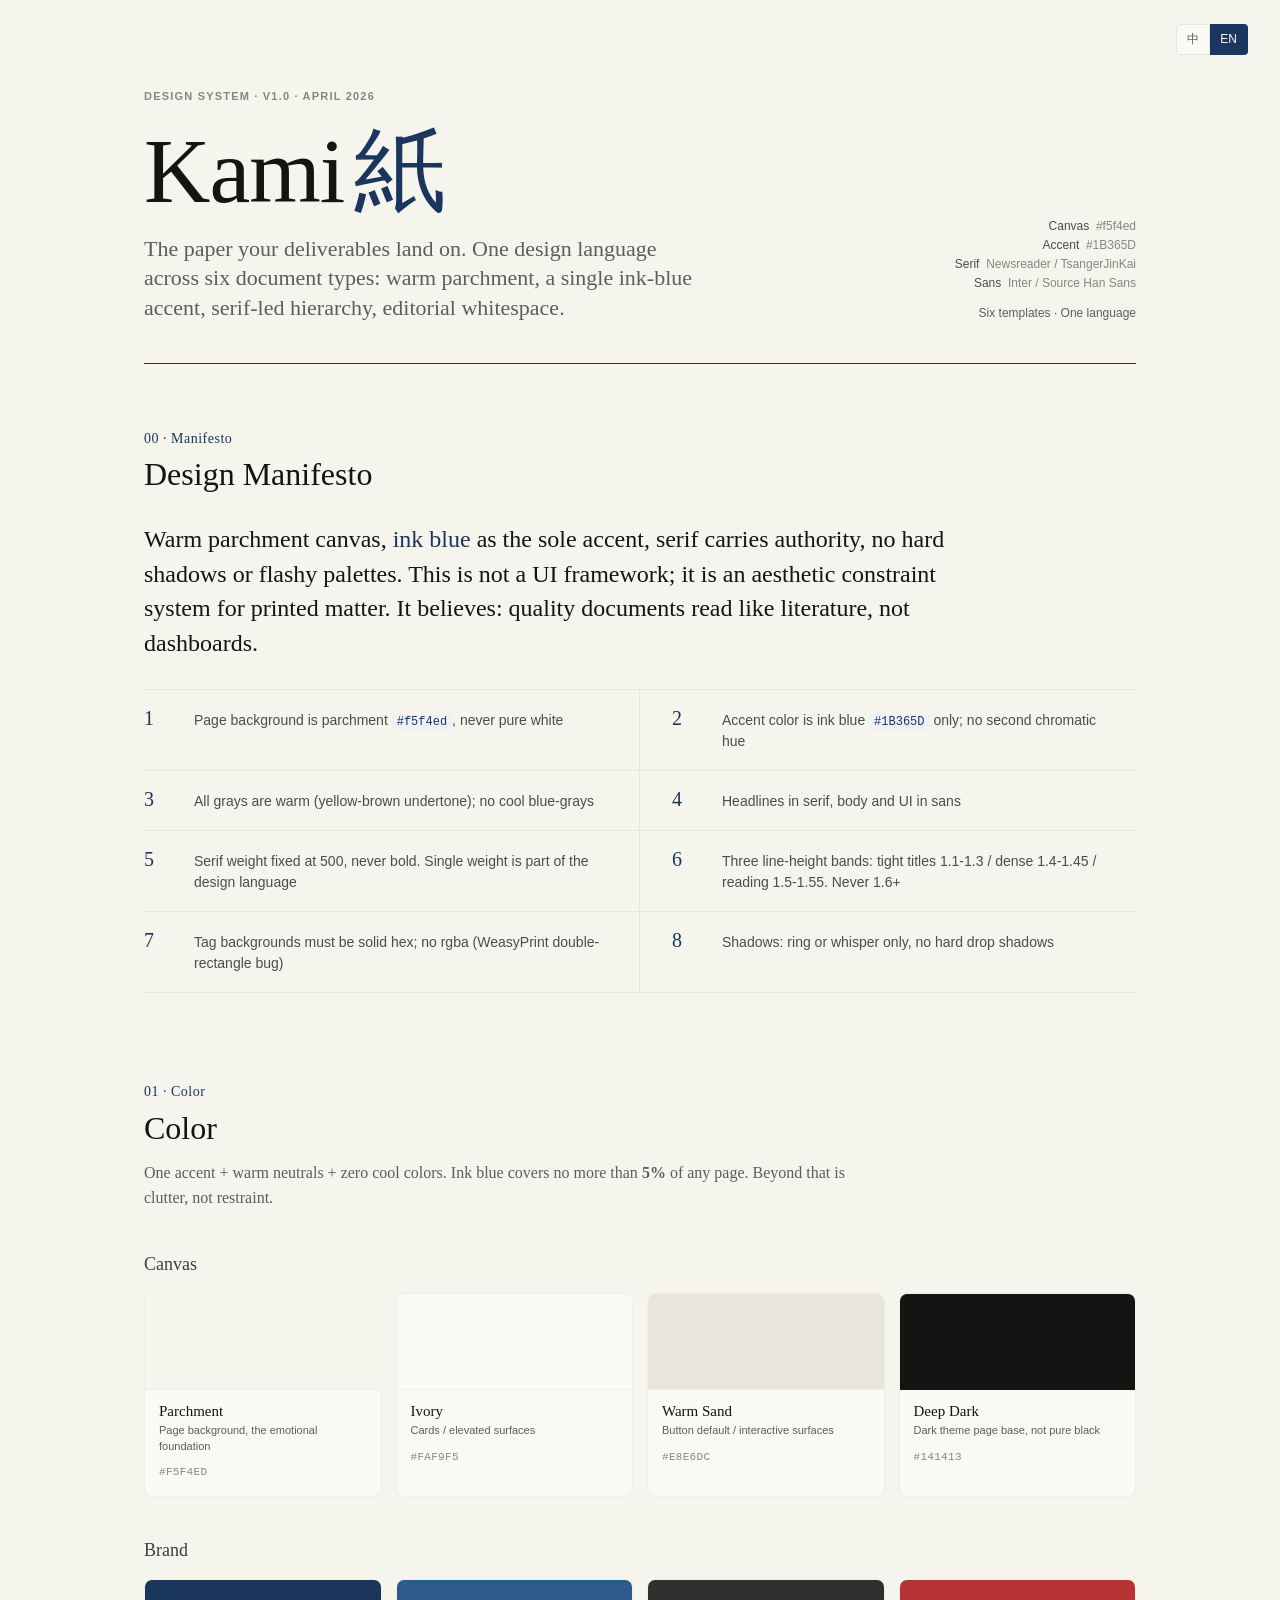
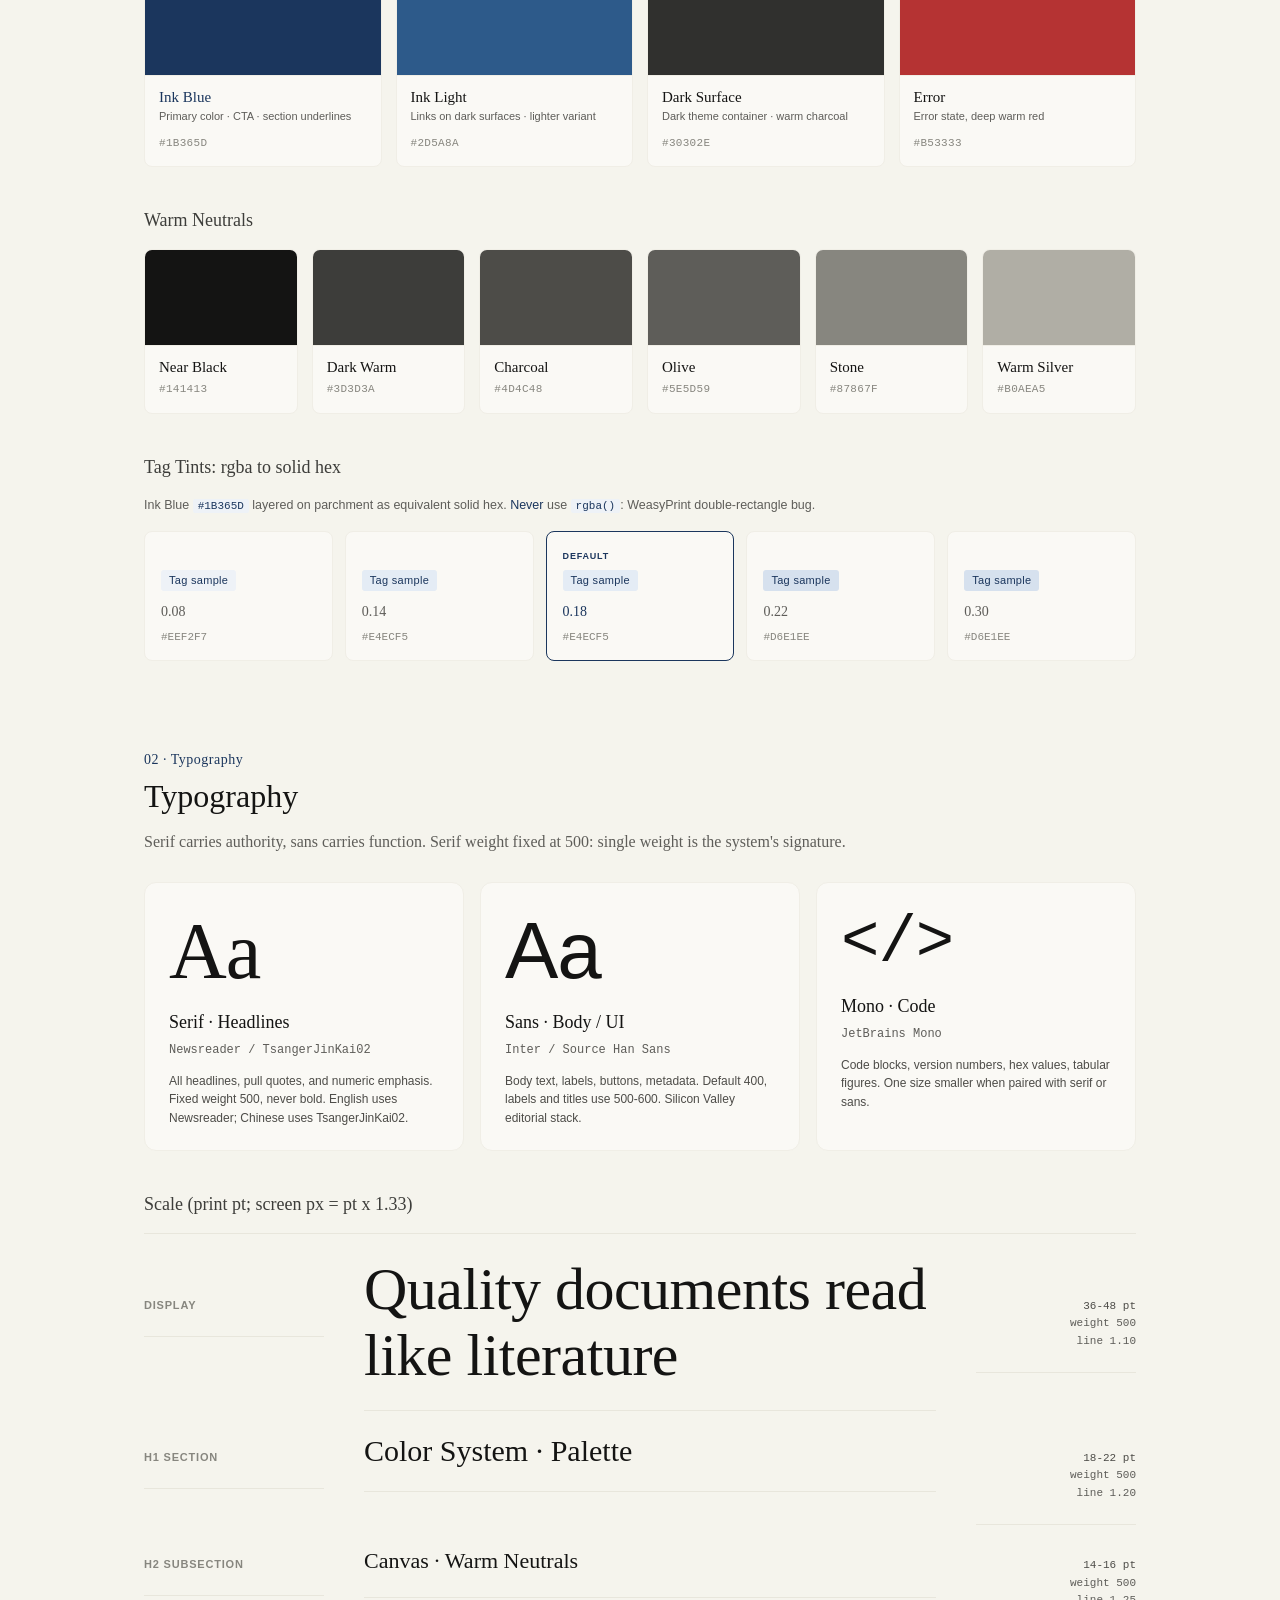
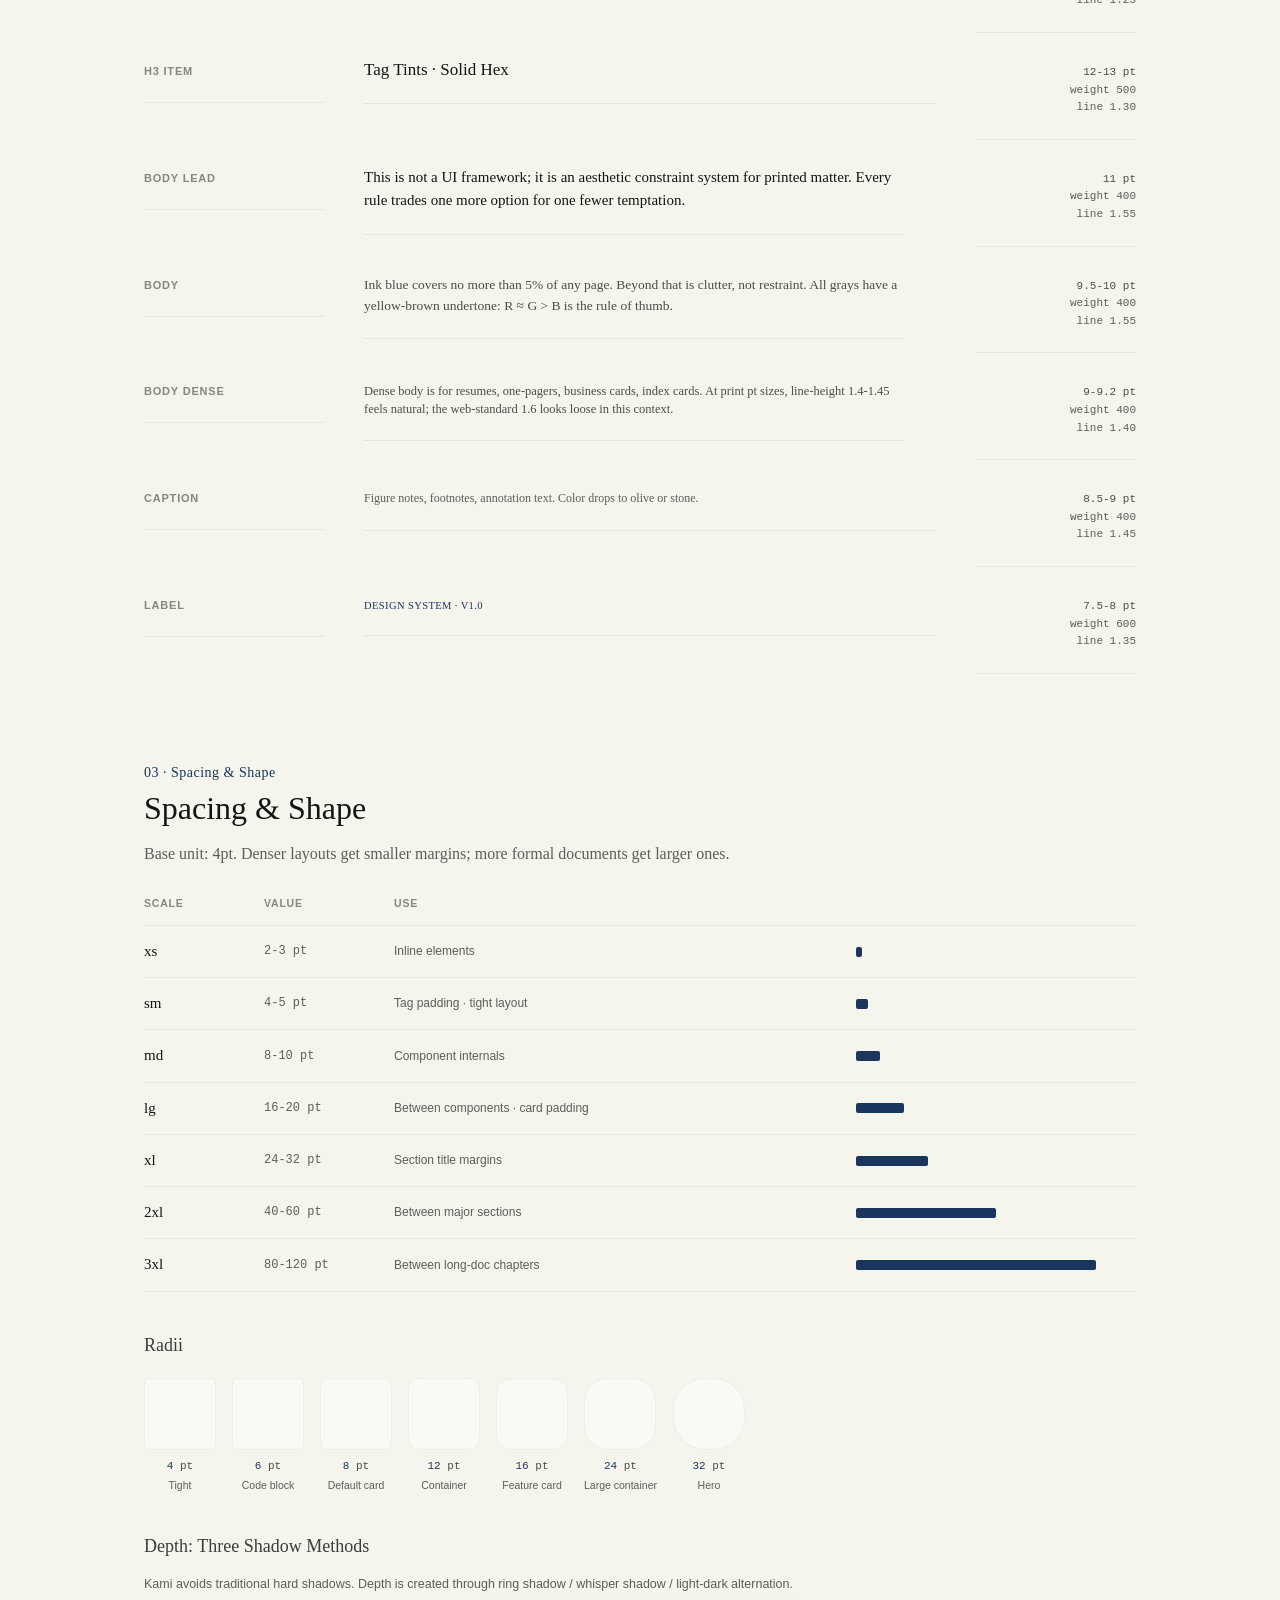
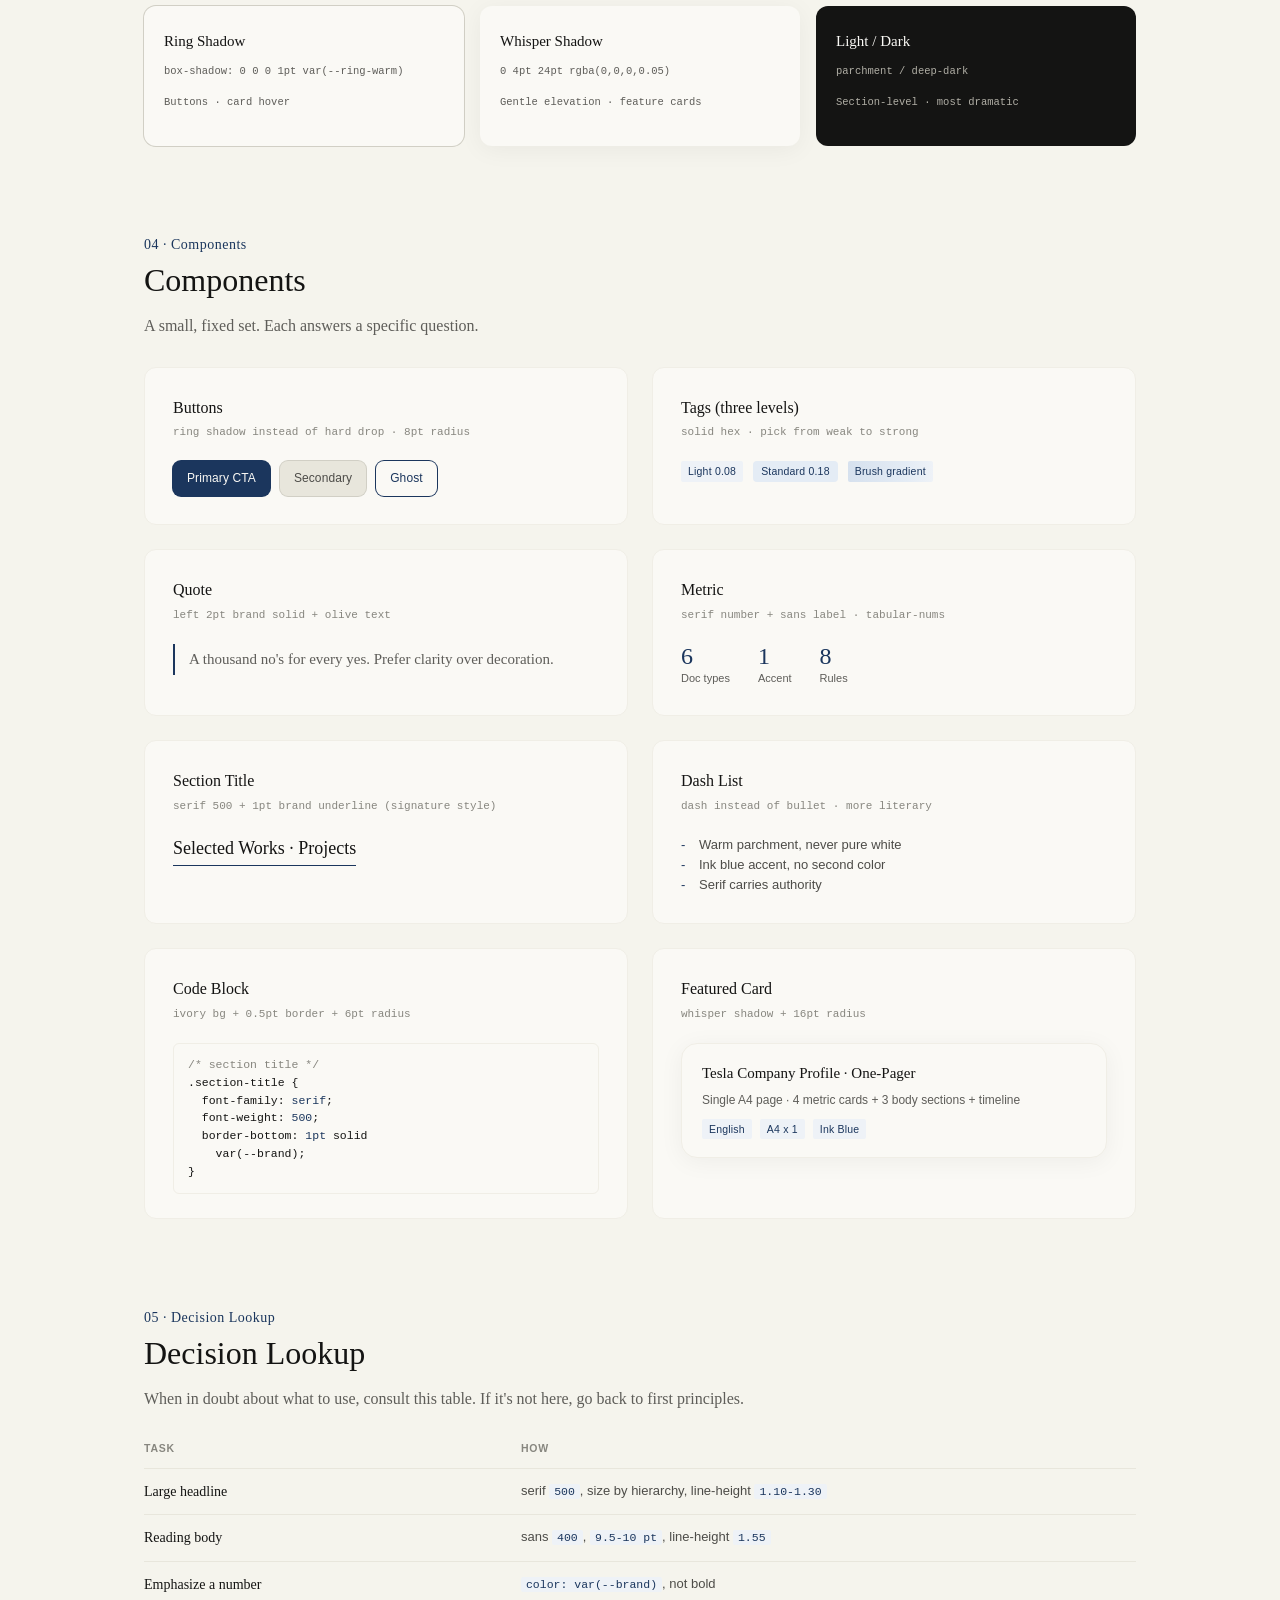
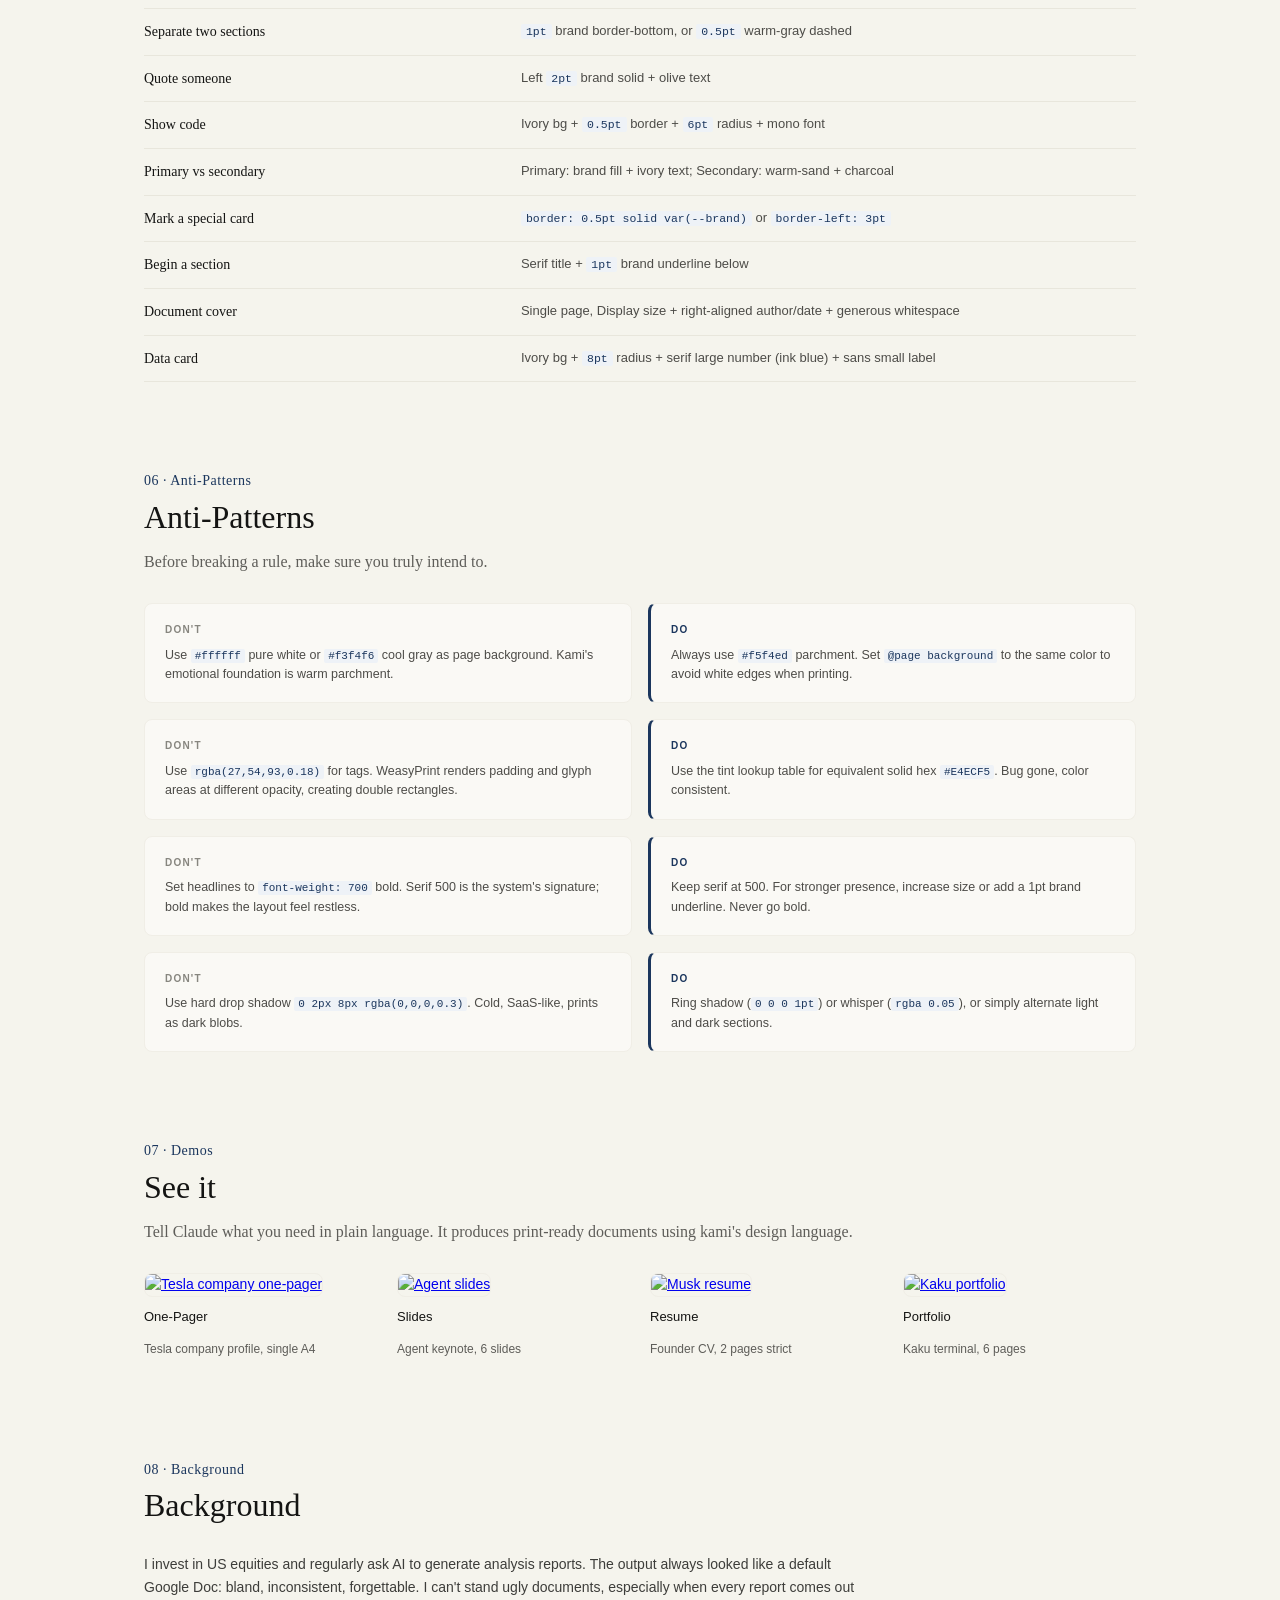
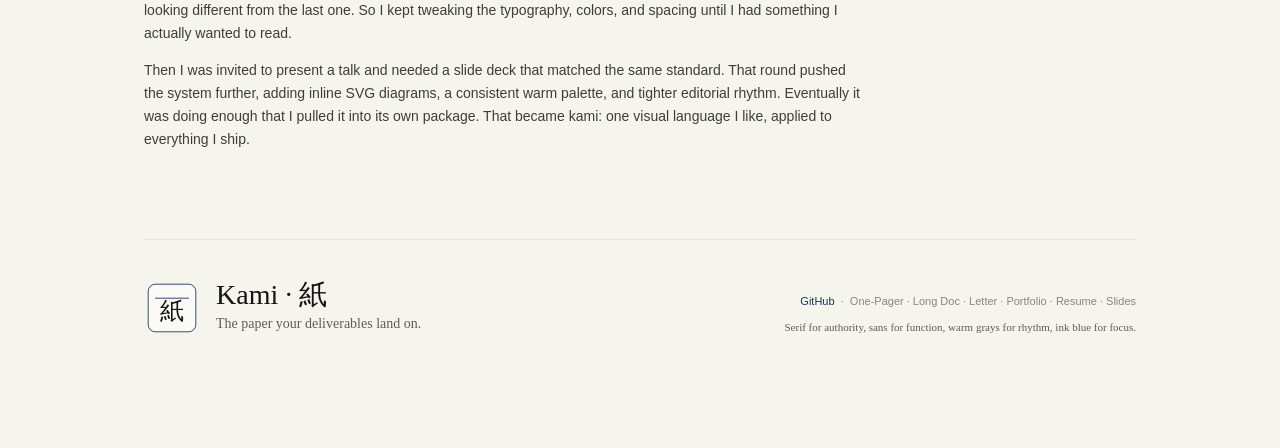
==== index-en.html @ 1118de32 "Move site to root, update HANDOFF and stale refs, add demos and background to site" ====
<!doctype html>
<html lang="en">
<head>
  <meta charset="utf-8">
  <title>Kami · Design System</title>
  <meta name="viewport" content="width=1280">
  <meta name="description" content="Kami - warm parchment design system for professional documents. One accent color, serif-led hierarchy, editorial whitespace.">
  <link rel="stylesheet" href="./styles.css">
</head>
<body>
<nav class="lang-switch"><a href="./index.html">中</a><a href="./index-en.html" class="active">EN</a></nav>
<main class="page">

  <!-- ============ HERO ============ -->
  <header class="hero">
    <div>
      <p class="eyebrow">Design System · v1.0 · April 2026</p>
      <h1>Kami<span class="cn">紙</span></h1>
      <p class="tagline">The paper your deliverables land on. One design language across six document types: warm parchment, a single ink-blue accent, serif-led hierarchy, editorial whitespace.</p>
    </div>
    <div class="meta">
      <div><b>Canvas</b>&nbsp;&nbsp;#f5f4ed</div>
      <div><b>Accent</b>&nbsp;&nbsp;#1B365D</div>
      <div><b>Serif</b>&nbsp;&nbsp;Newsreader / TsangerJinKai</div>
      <div><b>Sans</b>&nbsp;&nbsp;Inter / Source Han Sans</div>
      <div style="margin-top:10px; color: var(--olive);">Six templates · One language</div>
    </div>
  </header>

  <!-- ============ 00 MANIFESTO ============ -->
  <section>
    <div class="section-head">
      <p class="section-num">00 · Manifesto</p>
      <h2 class="section-title">Design Manifesto</h2>
    </div>
    <p class="manifesto">Warm parchment canvas, <em>ink blue</em> as the sole accent, serif carries authority, no hard shadows or flashy palettes. This is not a UI framework; it is an aesthetic constraint system for printed matter. It believes: quality documents read like literature, not dashboards.</p>
    <ol class="rules">
      <li><span class="n">1</span><p>Page background is parchment <code>#f5f4ed</code>, never pure white</p></li>
      <li><span class="n">2</span><p>Accent color is ink blue <code>#1B365D</code> only; no second chromatic hue</p></li>
      <li><span class="n">3</span><p>All grays are warm (yellow-brown undertone); no cool blue-grays</p></li>
      <li><span class="n">4</span><p>Headlines in serif, body and UI in sans</p></li>
      <li><span class="n">5</span><p>Serif weight fixed at 500, never bold. Single weight is part of the design language</p></li>
      <li><span class="n">6</span><p>Three line-height bands: tight titles 1.1-1.3 / dense 1.4-1.45 / reading 1.5-1.55. Never 1.6+</p></li>
      <li><span class="n">7</span><p>Tag backgrounds must be solid hex; no rgba (WeasyPrint double-rectangle bug)</p></li>
      <li><span class="n">8</span><p>Shadows: ring or whisper only, no hard drop shadows</p></li>
    </ol>
  </section>

  <!-- ============ 01 COLOR ============ -->
  <section>
    <div class="section-head">
      <p class="section-num">01 · Color</p>
      <h2 class="section-title">Color</h2>
      <p class="section-lede">One accent + warm neutrals + zero cool colors. Ink blue covers no more than <b>5%</b> of any page. Beyond that is clutter, not restraint.</p>
    </div>

    <h3 class="subhead">Canvas</h3>
    <div class="swatches">
      <div class="swatch"><div class="chip" style="background:#f5f4ed"></div><div class="info"><p class="name">Parchment</p><p class="role">Page background, the emotional foundation</p><span class="hex">#F5F4ED</span></div></div>
      <div class="swatch"><div class="chip" style="background:#faf9f5"></div><div class="info"><p class="name">Ivory</p><p class="role">Cards / elevated surfaces</p><span class="hex">#FAF9F5</span></div></div>
      <div class="swatch"><div class="chip" style="background:#e8e6dc"></div><div class="info"><p class="name">Warm Sand</p><p class="role">Button default / interactive surfaces</p><span class="hex">#E8E6DC</span></div></div>
      <div class="swatch dark"><div class="chip" style="background:#141413"></div><div class="info"><p class="name" style="color:var(--deep-dark)">Deep Dark</p><p class="role">Dark theme page base, not pure black</p><span class="hex">#141413</span></div></div>
    </div>

    <h3 class="subhead">Brand</h3>
    <div class="swatches">
      <div class="swatch brand"><div class="chip" style="background:#1B365D"></div><div class="info"><p class="name">Ink Blue</p><p class="role">Primary color · CTA · section underlines</p><span class="hex">#1B365D</span></div></div>
      <div class="swatch"><div class="chip" style="background:#2D5A8A"></div><div class="info"><p class="name">Ink Light</p><p class="role">Links on dark surfaces · lighter variant</p><span class="hex">#2D5A8A</span></div></div>
      <div class="swatch"><div class="chip" style="background:#30302e"></div><div class="info"><p class="name" style="color:var(--deep-dark)">Dark Surface</p><p class="role">Dark theme container · warm charcoal</p><span class="hex">#30302E</span></div></div>
      <div class="swatch"><div class="chip" style="background:#b53333"></div><div class="info"><p class="name">Error</p><p class="role">Error state, deep warm red</p><span class="hex">#B53333</span></div></div>
    </div>

    <h3 class="subhead">Warm Neutrals</h3>
    <div class="swatches" style="grid-template-columns: repeat(6, 1fr);">
      <div class="swatch"><div class="chip" style="background:#141413"></div><div class="info"><p class="name">Near Black</p><span class="hex">#141413</span></div></div>
      <div class="swatch"><div class="chip" style="background:#3d3d3a"></div><div class="info"><p class="name">Dark Warm</p><span class="hex">#3D3D3A</span></div></div>
      <div class="swatch"><div class="chip" style="background:#4d4c48"></div><div class="info"><p class="name">Charcoal</p><span class="hex">#4D4C48</span></div></div>
      <div class="swatch"><div class="chip" style="background:#5e5d59"></div><div class="info"><p class="name">Olive</p><span class="hex">#5E5D59</span></div></div>
      <div class="swatch"><div class="chip" style="background:#87867f"></div><div class="info"><p class="name">Stone</p><span class="hex">#87867F</span></div></div>
      <div class="swatch"><div class="chip" style="background:#b0aea5"></div><div class="info"><p class="name">Warm Silver</p><span class="hex">#B0AEA5</span></div></div>
    </div>

    <h3 class="subhead">Tag Tints: rgba to solid hex</h3>
    <p style="font-size:12.5px; color: var(--olive); max-width: 720px; margin: 0 0 16px; line-height: 1.55;">Ink Blue <code style="font-family:var(--mono);font-size:11px;background:#EEF2F7;color:var(--brand);padding:1px 5px;border-radius:2px">#1B365D</code> layered on parchment as equivalent solid hex. <b style="color:var(--brand);font-weight:500">Never</b> use <code style="font-family:var(--mono);font-size:11px;background:#EEF2F7;color:var(--brand);padding:1px 5px;border-radius:2px">rgba()</code>: WeasyPrint double-rectangle bug.</p>
    <div class="tint-strip">
      <div class="tint"><span class="flag">&nbsp;</span><span class="sample" style="background:#EEF2F7">Tag sample</span><p class="opacity">0.08</p><span class="hex">#EEF2F7</span></div>
      <div class="tint"><span class="flag">&nbsp;</span><span class="sample" style="background:#E4ECF5">Tag sample</span><p class="opacity">0.14</p><span class="hex">#E4ECF5</span></div>
      <div class="tint default"><span class="flag">Default</span><span class="sample" style="background:#E4ECF5">Tag sample</span><p class="opacity">0.18</p><span class="hex">#E4ECF5</span></div>
      <div class="tint"><span class="flag">&nbsp;</span><span class="sample" style="background:#D6E1EE">Tag sample</span><p class="opacity">0.22</p><span class="hex">#D6E1EE</span></div>
      <div class="tint"><span class="flag">&nbsp;</span><span class="sample" style="background:#D6E1EE">Tag sample</span><p class="opacity">0.30</p><span class="hex">#D6E1EE</span></div>
    </div>
  </section>

  <!-- ============ 02 TYPE ============ -->
  <section>
    <div class="section-head">
      <p class="section-num">02 · Typography</p>
      <h2 class="section-title">Typography</h2>
      <p class="section-lede">Serif carries authority, sans carries function. Serif weight fixed at 500: single weight is the system's signature.</p>
    </div>

    <div class="family-grid">
      <div class="family serif">
        <p class="glyph">Aa</p>
        <p class="role">Serif · Headlines</p>
        <p class="name">Newsreader / TsangerJinKai02</p>
        <p class="use">All headlines, pull quotes, and numeric emphasis. Fixed weight 500, never bold. English uses Newsreader; Chinese uses TsangerJinKai02.</p>
      </div>
      <div class="family sans">
        <p class="glyph">Aa</p>
        <p class="role">Sans · Body / UI</p>
        <p class="name">Inter / Source Han Sans</p>
        <p class="use">Body text, labels, buttons, metadata. Default 400, labels and titles use 500-600. Silicon Valley editorial stack.</p>
      </div>
      <div class="family mono">
        <p class="glyph">&lt;/&gt;</p>
        <p class="role">Mono · Code</p>
        <p class="name">JetBrains Mono</p>
        <p class="use">Code blocks, version numbers, hex values, tabular figures. One size smaller when paired with serif or sans.</p>
      </div>
    </div>

    <h3 class="subhead">Scale (print pt; screen px = pt x 1.33)</h3>
    <div class="type-grid">

      <div class="type-row">
        <div class="type-label">Display</div>
        <div class="type-sample display">Quality documents read<br>like literature</div>
        <div class="type-specs"><b>36-48 pt</b><br>weight 500<br>line 1.10</div>
      </div>
      <div class="type-row">
        <div class="type-label">H1 Section</div>
        <div class="type-sample h1">Color System · Palette</div>
        <div class="type-specs"><b>18-22 pt</b><br>weight 500<br>line 1.20</div>
      </div>
      <div class="type-row">
        <div class="type-label">H2 Subsection</div>
        <div class="type-sample h2">Canvas · Warm Neutrals</div>
        <div class="type-specs"><b>14-16 pt</b><br>weight 500<br>line 1.25</div>
      </div>
      <div class="type-row">
        <div class="type-label">H3 Item</div>
        <div class="type-sample h3">Tag Tints · Solid Hex</div>
        <div class="type-specs"><b>12-13 pt</b><br>weight 500<br>line 1.30</div>
      </div>
      <div class="type-row">
        <div class="type-label">Body Lead</div>
        <div class="type-sample lede">This is not a UI framework; it is an aesthetic constraint system for printed matter. Every rule trades one more option for one fewer temptation.</div>
        <div class="type-specs"><b>11 pt</b><br>weight 400<br>line 1.55</div>
      </div>
      <div class="type-row">
        <div class="type-label">Body</div>
        <div class="type-sample body">Ink blue covers no more than 5% of any page. Beyond that is clutter, not restraint. All grays have a yellow-brown undertone: R ≈ G > B is the rule of thumb.</div>
        <div class="type-specs"><b>9.5-10 pt</b><br>weight 400<br>line 1.55</div>
      </div>
      <div class="type-row">
        <div class="type-label">Body Dense</div>
        <div class="type-sample dense">Dense body is for resumes, one-pagers, business cards, index cards. At print pt sizes, line-height 1.4-1.45 feels natural; the web-standard 1.6 looks loose in this context.</div>
        <div class="type-specs"><b>9-9.2 pt</b><br>weight 400<br>line 1.40</div>
      </div>
      <div class="type-row">
        <div class="type-label">Caption</div>
        <div class="type-sample caption">Figure notes, footnotes, annotation text. Color drops to olive or stone.</div>
        <div class="type-specs"><b>8.5-9 pt</b><br>weight 400<br>line 1.45</div>
      </div>
      <div class="type-row">
        <div class="type-label">Label</div>
        <div class="type-sample label">Design System · v1.0</div>
        <div class="type-specs"><b>7.5-8 pt</b><br>weight 600<br>line 1.35</div>
      </div>

    </div>
  </section>

  <!-- ============ 03 SPACING ============ -->
  <section>
    <div class="section-head">
      <p class="section-num">03 · Spacing &amp; Shape</p>
      <h2 class="section-title">Spacing &amp; Shape</h2>
      <p class="section-lede">Base unit: 4pt. Denser layouts get smaller margins; more formal documents get larger ones.</p>
    </div>

    <table class="space-table">
      <tr>
        <th>Scale</th><th>Value</th><th>Use</th><th></th>
      </tr>
      <tr><td class="name">xs</td><td class="val">2-3 pt</td><td class="use">Inline elements</td><td class="bar"><span style="width:6px"></span></td></tr>
      <tr><td class="name">sm</td><td class="val">4-5 pt</td><td class="use">Tag padding · tight layout</td><td class="bar"><span style="width:12px"></span></td></tr>
      <tr><td class="name">md</td><td class="val">8-10 pt</td><td class="use">Component internals</td><td class="bar"><span style="width:24px"></span></td></tr>
      <tr><td class="name">lg</td><td class="val">16-20 pt</td><td class="use">Between components · card padding</td><td class="bar"><span style="width:48px"></span></td></tr>
      <tr><td class="name">xl</td><td class="val">24-32 pt</td><td class="use">Section title margins</td><td class="bar"><span style="width:72px"></span></td></tr>
      <tr><td class="name">2xl</td><td class="val">40-60 pt</td><td class="use">Between major sections</td><td class="bar"><span style="width:140px"></span></td></tr>
      <tr><td class="name">3xl</td><td class="val">80-120 pt</td><td class="use">Between long-doc chapters</td><td class="bar"><span style="width:240px"></span></td></tr>
    </table>

    <h3 class="subhead">Radii</h3>
    <div class="radii">
      <div class="radius"><div class="box" style="border-radius:4px"></div><div class="r"><b>4</b> pt</div><div class="label">Tight</div></div>
      <div class="radius"><div class="box" style="border-radius:6px"></div><div class="r"><b>6</b> pt</div><div class="label">Code block</div></div>
      <div class="radius"><div class="box" style="border-radius:8px"></div><div class="r"><b>8</b> pt</div><div class="label">Default card</div></div>
      <div class="radius"><div class="box" style="border-radius:12px"></div><div class="r"><b>12</b> pt</div><div class="label">Container</div></div>
      <div class="radius"><div class="box" style="border-radius:16px"></div><div class="r"><b>16</b> pt</div><div class="label">Feature card</div></div>
      <div class="radius"><div class="box" style="border-radius:24px"></div><div class="r"><b>24</b> pt</div><div class="label">Large container</div></div>
      <div class="radius"><div class="box" style="border-radius:32px"></div><div class="r"><b>32</b> pt</div><div class="label">Hero</div></div>
    </div>

    <h3 class="subhead">Depth: Three Shadow Methods</h3>
    <p style="font-size:12.5px; color: var(--olive); max-width: 720px; margin: 0 0 12px; line-height: 1.55;">Kami avoids traditional hard shadows. Depth is created through ring shadow / whisper shadow / light-dark alternation.</p>
    <div class="shadow-row">
      <div class="shadow-demo sd-ring">
        <p class="t">Ring Shadow</p>
        <p class="s">box-shadow: 0 0 0 1pt var(--ring-warm)<br>&nbsp;<br>Buttons · card hover</p>
      </div>
      <div class="shadow-demo sd-whisper">
        <p class="t">Whisper Shadow</p>
        <p class="s">0 4pt 24pt rgba(0,0,0,0.05)<br>&nbsp;<br>Gentle elevation · feature cards</p>
      </div>
      <div class="shadow-demo sd-alt">
        <p class="t">Light / Dark</p>
        <p class="s">parchment / deep-dark<br>&nbsp;<br>Section-level · most dramatic</p>
      </div>
    </div>
  </section>

  <!-- ============ 04 COMPONENTS ============ -->
  <section>
    <div class="section-head">
      <p class="section-num">04 · Components</p>
      <h2 class="section-title">Components</h2>
      <p class="section-lede">A small, fixed set. Each answers a specific question.</p>
    </div>

    <div class="comp-grid">

      <div class="comp">
        <h4>Buttons</h4>
        <p class="hint">ring shadow instead of hard drop · 8pt radius</p>
        <div class="demo" style="display:flex; gap:10px; flex-wrap:wrap;">
          <span class="btn btn-primary">Primary CTA</span>
          <span class="btn btn-secondary">Secondary</span>
          <span class="btn btn-ghost">Ghost</span>
        </div>
      </div>

      <div class="comp">
        <h4>Tags (three levels)</h4>
        <p class="hint">solid hex · pick from weak to strong</p>
        <div class="demo" style="display:flex; gap:10px; flex-wrap:wrap; align-items:center;">
          <span class="tag calm">Light 0.08</span>
          <span class="tag standard">Standard 0.18</span>
          <span class="tag brush">Brush gradient</span>
        </div>
      </div>

      <div class="comp">
        <h4>Quote</h4>
        <p class="hint">left 2pt brand solid + olive text</p>
        <blockquote class="quote">A thousand no's for every yes. Prefer clarity over decoration.</blockquote>
      </div>

      <div class="comp">
        <h4>Metric</h4>
        <p class="hint">serif number + sans label · tabular-nums</p>
        <div class="metrics demo">
          <div class="metric"><span class="metric-value">6</span><span class="metric-label">Doc types</span></div>
          <div class="metric"><span class="metric-value">1</span><span class="metric-label">Accent</span></div>
          <div class="metric"><span class="metric-value">8</span><span class="metric-label">Rules</span></div>
        </div>
      </div>

      <div class="comp">
        <h4>Section Title</h4>
        <p class="hint">serif 500 + 1pt brand underline (signature style)</p>
        <div class="demo">
          <span class="sample-section-title">Selected Works · Projects</span>
        </div>
      </div>

      <div class="comp">
        <h4>Dash List</h4>
        <p class="hint">dash instead of bullet · more literary</p>
        <ul class="dash demo">
          <li>Warm parchment, never pure white</li>
          <li>Ink blue accent, no second color</li>
          <li>Serif carries authority</li>
        </ul>
      </div>

      <div class="comp">
        <h4>Code Block</h4>
        <p class="hint">ivory bg + 0.5pt border + 6pt radius</p>
<pre class="code"><span class="c">/* section title */</span>
.section-title {
  font-family: <span class="k">serif</span>;
  font-weight: <span class="k">500</span>;
  border-bottom: <span class="k">1pt</span> solid
    var(--brand);
}</pre>
      </div>

      <div class="comp">
        <h4>Featured Card</h4>
        <p class="hint">whisper shadow + 16pt radius</p>
        <div class="demo" style="background:var(--ivory); border-radius:16px; padding:18px 20px; box-shadow: 0 4px 24px rgba(0,0,0,0.05); border: 1px solid var(--border-cream);">
          <p style="font-family:var(--serif); font-weight:500; font-size:15px; margin:0 0 6px; color:var(--near-black);">Tesla Company Profile · One-Pager</p>
          <p style="font-size:12px; color:var(--olive); margin:0 0 10px; line-height:1.5;">Single A4 page · 4 metric cards + 3 body sections + timeline</p>
          <div style="display:flex; gap:8px; flex-wrap:wrap;">
            <span class="tag calm">English</span>
            <span class="tag calm">A4 x 1</span>
            <span class="tag calm">Ink Blue</span>
          </div>
        </div>
      </div>

    </div>
  </section>

  <!-- ============ 05 DECISION TABLE ============ -->
  <section>
    <div class="section-head">
      <p class="section-num">05 · Decision Lookup</p>
      <h2 class="section-title">Decision Lookup</h2>
      <p class="section-lede">When in doubt about what to use, consult this table. If it's not here, go back to first principles.</p>
    </div>
    <table class="decision">
      <tr><th>Task</th><th>How</th></tr>
      <tr><td class="task">Large headline</td><td class="how">serif <code>500</code>, size by hierarchy, line-height <code>1.10-1.30</code></td></tr>
      <tr><td class="task">Reading body</td><td class="how">sans <code>400</code>, <code>9.5-10 pt</code>, line-height <code>1.55</code></td></tr>
      <tr><td class="task">Emphasize a number</td><td class="how"><code>color: var(--brand)</code>, not bold</td></tr>
      <tr><td class="task">Separate two sections</td><td class="how"><code>1pt</code> brand border-bottom, or <code>0.5pt</code> warm-gray dashed</td></tr>
      <tr><td class="task">Quote someone</td><td class="how">Left <code>2pt</code> brand solid + olive text</td></tr>
      <tr><td class="task">Show code</td><td class="how">Ivory bg + <code>0.5pt</code> border + <code>6pt</code> radius + mono font</td></tr>
      <tr><td class="task">Primary vs secondary</td><td class="how">Primary: brand fill + ivory text; Secondary: warm-sand + charcoal</td></tr>
      <tr><td class="task">Mark a special card</td><td class="how"><code>border: 0.5pt solid var(--brand)</code> or <code>border-left: 3pt</code></td></tr>
      <tr><td class="task">Begin a section</td><td class="how">Serif title + <code>1pt</code> brand underline below</td></tr>
      <tr><td class="task">Document cover</td><td class="how">Single page, Display size + right-aligned author/date + generous whitespace</td></tr>
      <tr><td class="task">Data card</td><td class="how">Ivory bg + <code>8pt</code> radius + serif large number (ink blue) + sans small label</td></tr>
    </table>
  </section>

  <!-- ============ 06 ANTI ============ -->
  <section>
    <div class="section-head">
      <p class="section-num">06 · Anti-Patterns</p>
      <h2 class="section-title">Anti-Patterns</h2>
      <p class="section-lede">Before breaking a rule, make sure you truly intend to.</p>
    </div>

    <div class="anti">
      <div class="no">
        <h5>Don't</h5>
        <p>Use <code>#ffffff</code> pure white or <code>#f3f4f6</code> cool gray as page background. Kami's emotional foundation is warm parchment.</p>
      </div>
      <div class="yes">
        <h5>Do</h5>
        <p>Always use <code>#f5f4ed</code> parchment. Set <code>@page background</code> to the same color to avoid white edges when printing.</p>
      </div>

      <div class="no">
        <h5>Don't</h5>
        <p>Use <code>rgba(27,54,93,0.18)</code> for tags. WeasyPrint renders padding and glyph areas at different opacity, creating double rectangles.</p>
      </div>
      <div class="yes">
        <h5>Do</h5>
        <p>Use the tint lookup table for equivalent solid hex <code>#E4ECF5</code>. Bug gone, color consistent.</p>
      </div>

      <div class="no">
        <h5>Don't</h5>
        <p>Set headlines to <code>font-weight: 700</code> bold. Serif 500 is the system's signature; bold makes the layout feel restless.</p>
      </div>
      <div class="yes">
        <h5>Do</h5>
        <p>Keep serif at 500. For stronger presence, increase size or add a 1pt brand underline. Never go bold.</p>
      </div>

      <div class="no">
        <h5>Don't</h5>
        <p>Use hard drop shadow <code>0 2px 8px rgba(0,0,0,0.3)</code>. Cold, SaaS-like, prints as dark blobs.</p>
      </div>
      <div class="yes">
        <h5>Do</h5>
        <p>Ring shadow (<code>0 0 0 1pt</code>) or whisper (<code>rgba 0.05</code>), or simply alternate light and dark sections.</p>
      </div>
    </div>
  </section>

  <!-- ============ 07 DEMOS ============ -->
  <section>
    <div class="section-head">
      <p class="section-num">07 · Demos</p>
      <h2 class="section-title">See it</h2>
      <p class="section-lede">Tell Claude what you need in plain language. It produces print-ready documents using kami's design language.</p>
    </div>
    <div class="demo-grid">
      <div class="demo-card">
        <a href="assets/demos/demo-tesla.pdf"><img src="assets/demos/demo-tesla.png" alt="Tesla company one-pager"></a>
        <p class="demo-title">One-Pager</p>
        <p class="demo-desc">Tesla company profile, single A4</p>
      </div>
      <div class="demo-card">
        <a href="assets/demos/demo-agent-slides.pdf"><img src="assets/demos/demo-agent-slides-1.png" alt="Agent slides"></a>
        <p class="demo-title">Slides</p>
        <p class="demo-desc">Agent keynote, 6 slides</p>
      </div>
      <div class="demo-card">
        <a href="assets/demos/demo-musk-resume.pdf"><img src="assets/demos/demo-musk-resume.png" alt="Musk resume"></a>
        <p class="demo-title">Resume</p>
        <p class="demo-desc">Founder CV, 2 pages strict</p>
      </div>
      <div class="demo-card">
        <a href="assets/demos/demo-kaku.pdf"><img src="assets/demos/demo-kaku.png" alt="Kaku portfolio"></a>
        <p class="demo-title">Portfolio</p>
        <p class="demo-desc">Kaku terminal, 6 pages</p>
      </div>
    </div>
  </section>

  <!-- ============ 08 BACKGROUND ============ -->
  <section>
    <div class="section-head">
      <p class="section-num">08 · Background</p>
      <h2 class="section-title">Background</h2>
    </div>
    <div class="background-text">
      <p>I invest in US equities and regularly ask AI to generate analysis reports. The output always looked like a default Google Doc: bland, inconsistent, forgettable. I can't stand ugly documents, especially when every report comes out looking different from the last one. So I kept tweaking the typography, colors, and spacing until I had something I actually wanted to read.</p>
      <p>Then I was invited to present a talk and needed a slide deck that matched the same standard. That round pushed the system further, adding inline SVG diagrams, a consistent warm palette, and tighter editorial rhythm. Eventually it was doing enough that I pulled it into its own package. That became kami: one visual language I like, applied to everything I ship.</p>
    </div>
  </section>

  <!-- ============ FOOTER ============ -->
  <footer class="footer">
    <div class="mark">
      <svg width="56" height="56" viewBox="0 0 80 80" xmlns="http://www.w3.org/2000/svg" aria-label="Kami mark">
        <rect x="6" y="6" width="68" height="68" rx="10" fill="#faf9f5" stroke="#1B365D" stroke-width="1.25"/>
        <line x1="16" y1="26" x2="64" y2="26" stroke="#1B365D" stroke-width="1.25"/>
        <text x="40" y="56" font-family="TsangerJinKai02, Georgia, serif" font-size="34" font-weight="500" fill="#141413" text-anchor="middle">紙</text>
      </svg>
      <div>
        <p class="wm-name">Kami · 紙</p>
        <p class="wm-sub">The paper your deliverables land on.</p>
      </div>
    </div>
    <div class="colophon">
      <div><a href="https://github.com/tw93/kami" style="color:var(--brand); text-decoration:none; font-weight:500;">GitHub</a>&nbsp;&nbsp;·&nbsp;&nbsp;One-Pager · Long Doc · Letter · Portfolio · Resume · Slides</div>
      <div style="margin-top:8px; color: var(--olive); font-family: var(--serif);">
        Serif for authority, sans for function, warm grays for rhythm, ink blue for focus.
      </div>
    </div>
  </footer>

</main>
</body>
</html>
---- styles.css ----
@font-face {
    font-family: "Newsreader";
    src: url("assets/fonts/Newsreader.woff2") format("woff2");
    font-weight: 400 500;
    font-style: normal;
    font-display: swap;
  }
@font-face {
    font-family: "Inter";
    src: url("assets/fonts/Inter.woff2") format("woff2");
    font-weight: 400;
    font-style: normal;
    font-display: swap;
  }
  @font-face {
    font-family: "Inter";
    src: url("assets/fonts/Inter-500.woff2") format("woff2");
    font-weight: 500;
    font-style: normal;
    font-display: swap;
  }
  @font-face {
    font-family: "Inter";
    src: url("assets/fonts/Inter-600.woff2") format("woff2");
    font-weight: 600;
    font-style: normal;
    font-display: swap;
  }
  @font-face {
    font-family: "JetBrains Mono";
    src: url("assets/fonts/JetBrainsMono.woff2") format("woff2");
    font-weight: 400 500;
    font-style: normal;
    font-display: swap;
  }
  @font-face {
    font-family: "TsangerJinKai02";
    src: url("assets/fonts/TsangerJinKai02-W04.ttf") format("truetype");
    font-weight: 500;
    font-display: swap;
  }
  

  :root {
    --parchment:    #f5f4ed;
    --ivory:        #faf9f5;
    --warm-sand:    #e8e6dc;
    --dark-surface: #30302e;
    --deep-dark:    #141413;

    --brand:        #1B365D;
    --brand-light:  #2D5A8A;

    --near-black:   #141413;
    --dark-warm:    #3d3d3a;
    --charcoal:     #4d4c48;
    --olive:        #5e5d59;
    --stone:        #87867f;
    --warm-silver:  #b0aea5;

    --border-cream: #f0eee6;
    --border-warm:  #e8e6dc;
    --border-soft:  #efede4;
    --border-dark:  #30302e;

    --ring-warm:    #d1cfc5;
    --ring-deep:    #c2c0b6;

    --serif: "TsangerJinKai02", "Newsreader", "Source Han Serif SC", "Noto Serif CJK SC", "Songti SC", Georgia, serif;
    --sans: "Inter", "TsangerJinKai02", -apple-system, BlinkMacSystemFont, "Source Han Sans SC", "Noto Sans CJK SC", "PingFang SC", "Microsoft YaHei", Arial, sans-serif;
    --mono: "JetBrains Mono", "Fira Code", "SF Mono", Consolas, Monaco, monospace;
  }

  /* Language switcher */
  .lang-switch {
    position: fixed;
    top: 24px;
    right: 32px;
    display: flex;
    gap: 0;
    z-index: 100;
    font-family: var(--sans);
    font-size: 12px;
    font-weight: 500;
  }
  .lang-switch a {
    display: block;
    padding: 5px 10px;
    text-decoration: none;
    color: var(--olive);
    border: 1px solid var(--border-warm);
    background: var(--ivory);
    transition: background 0.15s, color 0.15s;
  }
  .lang-switch a:first-child { border-radius: 4px 0 0 4px; }
  .lang-switch a:last-child { border-radius: 0 4px 4px 0; border-left: none; }
  .lang-switch a.active {
    background: var(--brand);
    color: var(--ivory);
    border-color: var(--brand);
  }
  .lang-switch a:hover:not(.active) {
    background: var(--warm-sand);
    color: var(--near-black);
  }

  /* Page transition */
  @keyframes fadeIn {
    from { opacity: 0; transform: translateY(6px); }
    to { opacity: 1; transform: translateY(0); }
  }

  * { box-sizing: border-box; }
  html, body { margin: 0; padding: 0; }

  /* Print rules: keep warm background, avoid harsh page breaks */
  @page { size: A4; margin: 14mm 16mm; background: #f5f4ed; }
  @media print {
    body { background: #f5f4ed; -webkit-print-color-adjust: exact; print-color-adjust: exact; }
    .page { padding: 0 !important; max-width: 100% !important; }
    section { page-break-inside: auto; margin-bottom: 36px; }
    .hero, .section-head, .family, .comp, .shadow-demo, .tint, .swatch, .radius, blockquote, pre, tr, .anti > div { break-inside: avoid; page-break-inside: avoid; }
    .hero h1 { font-size: 68px; }
    h2.section-title { font-size: 26px; }
    .comp-grid, .swatches, .tint-strip, .family-grid, .shadow-row, .anti { break-inside: auto; }
  }
  body {
    background: var(--parchment);
    color: var(--near-black);
    font-family: var(--sans);
    font-size: 14px;
    line-height: 1.55;
    -webkit-font-smoothing: antialiased;
    -moz-osx-font-smoothing: grayscale;
  }

  .page {
    max-width: 1120px;
    margin: 0 auto;
    padding: 88px 64px 120px;
    animation: fadeIn 0.4s ease-out;
  }

  /* ---------- Hero ---------- */
  .hero {
    display: grid;
    grid-template-columns: 1fr auto;
    align-items: end;
    gap: 40px;
    padding-bottom: 40px;
    border-bottom: 1px solid var(--brand);
    margin-bottom: 64px;
  }
  .eyebrow {
    font-family: var(--sans);
    font-size: 11px;
    font-weight: 600;
    letter-spacing: 1.2px;
    text-transform: uppercase;
    color: var(--stone);
    margin: 0 0 18px;
  }
  .hero h1 {
    font-family: var(--serif);
    font-weight: 500;
    font-size: 92px;
    line-height: 1.05;
    letter-spacing: -1px;
    margin: 0 0 14px;
    color: var(--near-black);
  }
  .hero h1 .cn {
    display: inline-block;
    margin-left: 10px;
    color: var(--brand);
  }
  .hero .tagline {
    font-family: var(--serif);
    font-weight: 500;
    font-size: 22px;
    line-height: 1.35;
    color: var(--olive);
    margin: 0;
    max-width: 560px;
  }
  .hero .meta {
    text-align: right;
    font-size: 12px;
    line-height: 1.6;
    color: var(--stone);
    font-variant-numeric: tabular-nums;
  }
  .hero .meta b { color: var(--charcoal); font-weight: 500; }

  /* ---------- Section ---------- */
  section { margin-bottom: 88px; }
  .section-head { margin-bottom: 28px; }
  .section-num {
    font-family: var(--serif);
    font-weight: 500;
    font-size: 14px;
    color: var(--brand);
    letter-spacing: 0.5px;
    margin: 0 0 6px;
  }
  .section-title {
    font-family: var(--serif);
    font-weight: 500;
    font-size: 32px;
    line-height: 1.2;
    color: var(--near-black);
    margin: 0;
    display: inline-block;
  }
  .section-lede {
    font-family: var(--serif);
    font-weight: 500;
    font-size: 16px;
    line-height: 1.55;
    color: var(--olive);
    max-width: 720px;
    margin: 14px 0 0;
  }

  /* ---------- Manifesto ---------- */
  .manifesto {
    font-family: var(--serif);
    font-size: 24px;
    line-height: 1.45;
    color: var(--near-black);
    max-width: 820px;
    margin: 0 0 28px;
    font-weight: 500;
  }
  .manifesto em {
    color: var(--brand);
    font-style: normal;
  }

  .rules {
    list-style: none;
    margin: 0;
    padding: 0;
    display: grid;
    grid-template-columns: repeat(2, 1fr);
    gap: 0;
    border-top: 1px solid var(--border-warm);
  }
  .rules li {
    display: grid;
    grid-template-columns: 36px 1fr;
    gap: 14px;
    padding: 18px 24px 18px 0;
    border-bottom: 1px solid var(--border-warm);
    align-items: baseline;
  }
  .rules li:nth-child(odd) { padding-right: 32px; border-right: 1px solid var(--border-warm); padding-left: 0; }
  .rules li:nth-child(even) { padding-left: 32px; }
  .rules .n {
    font-family: var(--serif);
    font-weight: 500;
    font-size: 20px;
    color: var(--brand);
    line-height: 1;
  }
  .rules p {
    margin: 0;
    font-size: 14px;
    line-height: 1.5;
    color: var(--charcoal);
  }
  .rules code {
    font-family: var(--mono);
    font-size: 12px;
    color: var(--brand);
    background: #EEF2F7;
    padding: 1px 5px;
    border-radius: 2px;
  }

  /* ---------- Color ---------- */
  .swatches {
    display: grid;
    grid-template-columns: repeat(4, 1fr);
    gap: 14px;
    margin-bottom: 28px;
  }
  .swatch {
    border: 1px solid var(--border-cream);
    border-radius: 8px;
    background: var(--ivory);
    overflow: hidden;
  }
  .swatch .chip {
    height: 96px;
    border-bottom: 1px solid var(--border-cream);
  }
  .swatch .info {
    padding: 12px 14px 14px;
  }
  .swatch .name {
    font-family: var(--serif);
    font-weight: 500;
    font-size: 15px;
    color: var(--near-black);
    margin: 0;
    line-height: 1.25;
  }
  .swatch .role {
    font-size: 11px;
    color: var(--olive);
    margin: 3px 0 6px;
    line-height: 1.4;
  }
  .swatch .hex {
    font-family: var(--mono);
    font-size: 11px;
    color: var(--stone);
    letter-spacing: 0.3px;
  }
  .swatch.brand .name { color: var(--brand); }
  .swatch.dark .chip { border-bottom-color: var(--deep-dark); }

  .subhead {
    font-family: var(--serif);
    font-weight: 500;
    font-size: 18px;
    color: var(--dark-warm);
    margin: 40px 0 14px;
  }

  /* tag tint table */
  .tint-strip {
    display: grid;
    grid-template-columns: repeat(5, 1fr);
    gap: 12px;
    background: var(--parchment);
  }
  .tint {
    border: 1px solid var(--border-cream);
    border-radius: 8px;
    background: var(--ivory);
    padding: 18px 16px 14px;
  }
  .tint .sample {
    display: inline-block;
    font-size: 11px;
    font-weight: 500;
    color: var(--brand);
    padding: 2px 8px;
    border-radius: 3px;
    letter-spacing: 0.3px;
    margin-bottom: 10px;
  }
  .tint .opacity {
    font-family: var(--serif);
    font-size: 14px;
    color: var(--olive);
    margin: 0 0 2px;
  }
  .tint .hex {
    font-family: var(--mono);
    font-size: 11px;
    color: var(--stone);
  }
  .tint.default { outline: 1.5px solid var(--brand); outline-offset: -1.5px; }
  .tint.default .opacity { color: var(--brand); }
  .tint .flag {
    font-size: 9px;
    font-weight: 600;
    letter-spacing: 0.8px;
    color: var(--brand);
    margin-bottom: 8px;
    text-transform: uppercase;
    display: block;
    height: 11px;
  }

  /* ---------- Type ---------- */
  .type-grid {
    display: grid;
    grid-template-columns: 180px 1fr 160px;
    column-gap: 40px;
    row-gap: 0;
    border-top: 1px solid var(--border-warm);
  }
  .type-row {
    display: contents;
  }
  .type-row > * {
    padding: 22px 0;
    border-bottom: 1px solid var(--border-warm);
    align-self: baseline;
  }
  .type-label {
    font-family: var(--sans);
    font-size: 11px;
    font-weight: 600;
    letter-spacing: 0.8px;
    text-transform: uppercase;
    color: var(--stone);
    padding-top: 30px !important;
  }
  .type-specs {
    font-family: var(--mono);
    font-size: 11px;
    color: var(--olive);
    line-height: 1.6;
    text-align: right;
    padding-top: 30px !important;
  }
  .type-specs b { color: var(--charcoal); font-weight: 500; }
  .type-sample.display {
    font-family: var(--serif); font-weight: 500;
    font-size: 60px; line-height: 1.1; color: var(--near-black);
    letter-spacing: -0.5px;
  }
  .type-sample.h1 {
    font-family: var(--serif); font-weight: 500;
    font-size: 30px; line-height: 1.2; color: var(--near-black);
  }
  .type-sample.h2 {
    font-family: var(--serif); font-weight: 500;
    font-size: 22px; line-height: 1.25; color: var(--near-black);
  }
  .type-sample.h3 {
    font-family: var(--serif); font-weight: 500;
    font-size: 17px; line-height: 1.3; color: var(--near-black);
  }
  .type-sample.lede {
    font-family: var(--serif); font-weight: 500;
    font-size: 15px; line-height: 1.55; color: var(--near-black);
    max-width: 540px;
  }
  .type-sample.body {
    font-family: var(--serif); font-weight: 500;
    font-size: 13.5px; line-height: 1.55; color: var(--charcoal);
    max-width: 540px;
  }
  .type-sample.dense {
    font-family: var(--serif); font-weight: 500;
    font-size: 12.5px; line-height: 1.4; color: var(--charcoal);
    max-width: 540px;
  }
  .type-sample.caption {
    font-family: var(--serif); font-weight: 500;
    font-size: 12px; line-height: 1.45; color: var(--olive);
  }
  .type-sample.label {
    font-family: var(--serif); font-weight: 500;
    font-size: 10.5px; line-height: 1.35; color: var(--brand);
    letter-spacing: 0.4px;
    text-transform: uppercase;
  }

  /* family cards */
  .family-grid {
    display: grid;
    grid-template-columns: repeat(3, 1fr);
    gap: 16px;
    margin-top: 24px;
  }
  .family {
    background: var(--ivory);
    border: 1px solid var(--border-cream);
    border-radius: 12px;
    padding: 28px 24px 22px;
  }
  .family .glyph {
    font-weight: 500;
    font-size: 80px;
    line-height: 1;
    color: var(--near-black);
    margin: 0 0 18px;
    letter-spacing: -1px;
  }
  .family.serif .glyph { font-family: var(--serif); }
  .family.sans .glyph { font-family: var(--sans); }
  .family.mono .glyph { font-family: var(--mono); font-weight: 500; font-size: 64px; }
  .family .role {
    font-family: var(--serif);
    font-weight: 500;
    font-size: 18px;
    color: var(--near-black);
    margin: 0 0 4px;
  }
  .family .name {
    font-size: 12px;
    color: var(--olive);
    font-family: var(--mono);
    margin: 0 0 12px;
  }
  .family .use {
    font-size: 12px;
    color: var(--charcoal);
    line-height: 1.55;
    margin: 0;
  }

  /* ---------- Spacing ---------- */
  .space-table {
    width: 100%;
    border-collapse: collapse;
  }
  .space-table th, .space-table td {
    text-align: left;
    padding: 14px 16px 14px 0;
    border-bottom: 1px solid var(--border-warm);
    font-size: 13px;
    color: var(--charcoal);
    vertical-align: middle;
  }
  .space-table th {
    font-family: var(--sans);
    font-size: 10.5px;
    font-weight: 600;
    letter-spacing: 0.8px;
    text-transform: uppercase;
    color: var(--stone);
    padding-top: 0;
  }
  .space-table td.name {
    font-family: var(--serif);
    font-weight: 500;
    font-size: 15px;
    color: var(--near-black);
    width: 120px;
  }
  .space-table td.val { font-family: var(--mono); font-size: 12px; color: var(--olive); width: 130px; }
  .space-table td.bar {
    width: 280px;
  }
  .bar span {
    display: block;
    height: 10px;
    background: var(--brand);
    border-radius: 2px;
  }
  .space-table td.use { color: var(--olive); font-size: 12px; }

  /* radius row */
  .radii {
    display: flex;
    gap: 16px;
    flex-wrap: wrap;
    margin-top: 18px;
  }
  .radius {
    text-align: center;
    flex: 0 0 auto;
  }
  .radius .box {
    width: 72px;
    height: 72px;
    background: var(--ivory);
    border: 1px solid var(--border-cream);
    margin-bottom: 8px;
  }
  .radius .r { font-family: var(--mono); font-size: 11px; color: var(--charcoal); }
  .radius .r b { color: var(--brand); font-weight: 500; }
  .radius .label { font-size: 10.5px; color: var(--olive); margin-top: 2px; }

  /* ---------- Components ---------- */
  .comp-grid {
    display: grid;
    grid-template-columns: repeat(2, 1fr);
    gap: 24px;
  }
  .comp {
    background: var(--ivory);
    border: 1px solid var(--border-cream);
    border-radius: 12px;
    padding: 28px 28px 24px;
  }
  .comp h4 {
    font-family: var(--serif);
    font-weight: 500;
    font-size: 16px;
    color: var(--near-black);
    margin: 0 0 4px;
  }
  .comp .hint {
    font-size: 11px;
    color: var(--stone);
    font-family: var(--mono);
    margin: 0 0 20px;
  }
  .comp .demo { margin-bottom: 4px; }

  /* Buttons */
  .btn {
    display: inline-block;
    font-family: var(--sans);
    font-size: 12px;
    font-weight: 500;
    padding: 8px 14px;
    border-radius: 8px;
    cursor: default;
    user-select: none;
    letter-spacing: 0.1px;
  }
  .btn-primary {
    background: var(--brand);
    color: var(--ivory);
    box-shadow: 0 0 0 1px var(--brand);
  }
  .btn-secondary {
    background: var(--warm-sand);
    color: var(--charcoal);
    box-shadow: 0 0 0 1px var(--ring-warm);
  }
  .btn-ghost {
    background: transparent;
    color: var(--brand);
    box-shadow: 0 0 0 1px var(--brand);
  }

  /* Tags */
  .tag {
    display: inline-block;
    font-family: var(--sans);
    font-size: 10.5px;
    font-weight: 500;
    padding: 2px 7px;
    border-radius: 2px;
    color: var(--brand);
    letter-spacing: 0.2px;
  }
  .tag.calm { background: #EEF2F7; }
  .tag.standard { background: #E4ECF5; border-radius: 4px; padding: 2px 8px; }
  .tag.brush {
    background: linear-gradient(to right, #D6E1EE, #E4ECF5 70%, #EEF2F7);
  }

  /* Quote */
  .quote {
    border-left: 2px solid var(--brand);
    padding: 4px 0 4px 14px;
    color: var(--olive);
    font-family: var(--serif);
    font-size: 15px;
    line-height: 1.55;
    margin: 0;
  }

  /* Metrics */
  .metrics {
    display: flex;
    gap: 28px;
  }
  .metric {
    display: flex;
    flex-direction: column;
    gap: 2px;
  }
  .metric-value {
    font-family: var(--serif);
    font-size: 24px;
    font-weight: 500;
    color: var(--brand);
    font-variant-numeric: tabular-nums;
    line-height: 1;
  }
  .metric-label {
    font-size: 11px;
    color: var(--olive);
  }

  /* Section title inline sample */
  .sample-section-title {
    font-family: var(--serif);
    font-weight: 500;
    font-size: 18px;
    color: var(--near-black);
    border-bottom: 1px solid var(--brand);
    padding-bottom: 2px;
    display: inline-block;
  }

  /* Code block */
  .code {
    background: var(--ivory);
    border: 1px solid var(--border-cream);
    border-radius: 6px;
    padding: 12px 14px;
    font-family: var(--mono);
    font-size: 11.5px;
    line-height: 1.55;
    color: var(--near-black);
    margin: 0;
    white-space: pre;
    overflow-x: auto;
  }
  .code .k { color: var(--brand); }
  .code .c { color: var(--stone); }

  /* List */
  ul.dash {
    list-style: none;
    padding: 0;
    margin: 0;
    font-size: 13px;
    line-height: 1.55;
    color: var(--charcoal);
  }
  ul.dash li { position: relative; padding-left: 18px; }
  ul.dash li::before {
    content: "-";
    position: absolute;
    left: 0;
    color: var(--brand);
  }

  /* Shadows demo */
  .shadow-row {
    display: grid;
    grid-template-columns: repeat(3, 1fr);
    gap: 16px;
    margin-top: 8px;
  }
  .shadow-demo {
    background: var(--ivory);
    border-radius: 12px;
    padding: 24px 20px;
    min-height: 110px;
  }
  .shadow-demo .t {
    font-family: var(--serif);
    font-weight: 500;
    font-size: 15px;
    color: var(--near-black);
    margin: 0 0 4px;
  }
  .shadow-demo .s {
    font-family: var(--mono);
    font-size: 10.5px;
    color: var(--olive);
    line-height: 1.5;
  }
  .sd-ring { box-shadow: 0 0 0 1px var(--ring-warm); }
  .sd-whisper { box-shadow: 0 4px 24px rgba(0,0,0,0.05); }
  .sd-alt { background: var(--deep-dark); color: var(--warm-silver); }
  .sd-alt .t { color: var(--ivory); font-family: var(--serif); }
  .sd-alt .s { color: var(--warm-silver); }

  /* Decision table */
  .decision {
    width: 100%;
    border-collapse: collapse;
    font-size: 13px;
  }
  .decision th, .decision td {
    padding: 12px 16px 12px 0;
    border-bottom: 1px solid var(--border-warm);
    text-align: left;
    vertical-align: top;
  }
  .decision th {
    font-size: 10.5px;
    letter-spacing: 0.8px;
    text-transform: uppercase;
    color: var(--stone);
    font-weight: 600;
    padding-top: 0;
  }
  .decision td.task {
    font-family: var(--serif);
    font-weight: 500;
    font-size: 14px;
    color: var(--near-black);
    width: 38%;
  }
  .decision td.how { color: var(--charcoal); }
  .decision td.how code {
    font-family: var(--mono);
    font-size: 11.5px;
    background: #EEF2F7;
    color: var(--brand);
    padding: 1px 5px;
    border-radius: 2px;
  }

  /* Demo grid */
  .demo-grid {
    display: grid;
    grid-template-columns: repeat(4, 1fr);
    gap: 20px;
  }
  .demo-card a img {
    width: 100%;
    border-radius: 8px;
    border: 1px solid var(--border-cream);
    transition: box-shadow 0.2s;
  }
  .demo-card a img:hover {
    box-shadow: 0 4px 24px rgba(0,0,0,0.05);
  }
  .demo-card .demo-title {
    font-family: var(--sans);
    font-size: 13px;
    font-weight: 500;
    color: var(--near-black);
    margin-top: 10px;
  }
  .demo-card .demo-desc {
    font-size: 12px;
    color: var(--olive);
    margin-top: 2px;
  }

  /* Background text */
  .background-text {
    max-width: 720px;
    font-size: 14px;
    line-height: 1.65;
    color: var(--dark-warm);
  }
  .background-text p {
    margin-bottom: 14px;
  }

  /* Brand footer */
  .footer {
    margin-top: 24px;
    padding-top: 40px;
    border-top: 1px solid var(--border-warm);
    display: flex;
    justify-content: space-between;
    align-items: flex-end;
    gap: 40px;
  }
  .footer .mark {
    display: flex;
    gap: 16px;
    align-items: center;
  }
  .footer .mark img { width: 56px; height: 56px; }
  .footer .mark .wm-name {
    font-family: var(--serif);
    font-weight: 500;
    font-size: 28px;
    color: var(--near-black);
    margin: 0;
    line-height: 1;
  }
  .footer .mark .wm-sub {
    font-family: var(--serif);
    font-size: 14px;
    color: var(--olive);
    margin: 4px 0 0;
  }
  .footer .colophon {
    font-size: 11px;
    color: var(--stone);
    line-height: 1.6;
    max-width: 420px;
    text-align: right;
    font-variant-numeric: tabular-nums;
  }
  .footer .colophon b { color: var(--charcoal); font-weight: 500; }

  /* Anti-patterns */
  .anti {
    display: grid;
    grid-template-columns: 1fr 1fr;
    gap: 16px;
    margin-top: 20px;
  }
  .anti > div {
    padding: 18px 20px;
    border-radius: 8px;
    font-size: 12.5px;
    line-height: 1.55;
  }
  .anti .no {
    background: var(--ivory);
    border: 1px solid var(--border-cream);
  }
  .anti .yes {
    background: var(--ivory);
    border: 1px solid var(--border-cream);
    border-left: 3px solid var(--brand);
  }
  .anti h5 {
    font-family: var(--sans);
    font-size: 10px;
    font-weight: 600;
    letter-spacing: 1.2px;
    text-transform: uppercase;
    margin: 0 0 8px;
    color: var(--stone);
  }
  .anti .yes h5 { color: var(--brand); }
  .anti p {
    margin: 0;
    color: var(--charcoal);
  }
  .anti code {
    font-family: var(--mono);
    font-size: 11px;
    color: var(--brand);
    background: #EEF2F7;
    padding: 1px 4px;
    border-radius: 2px;
  }
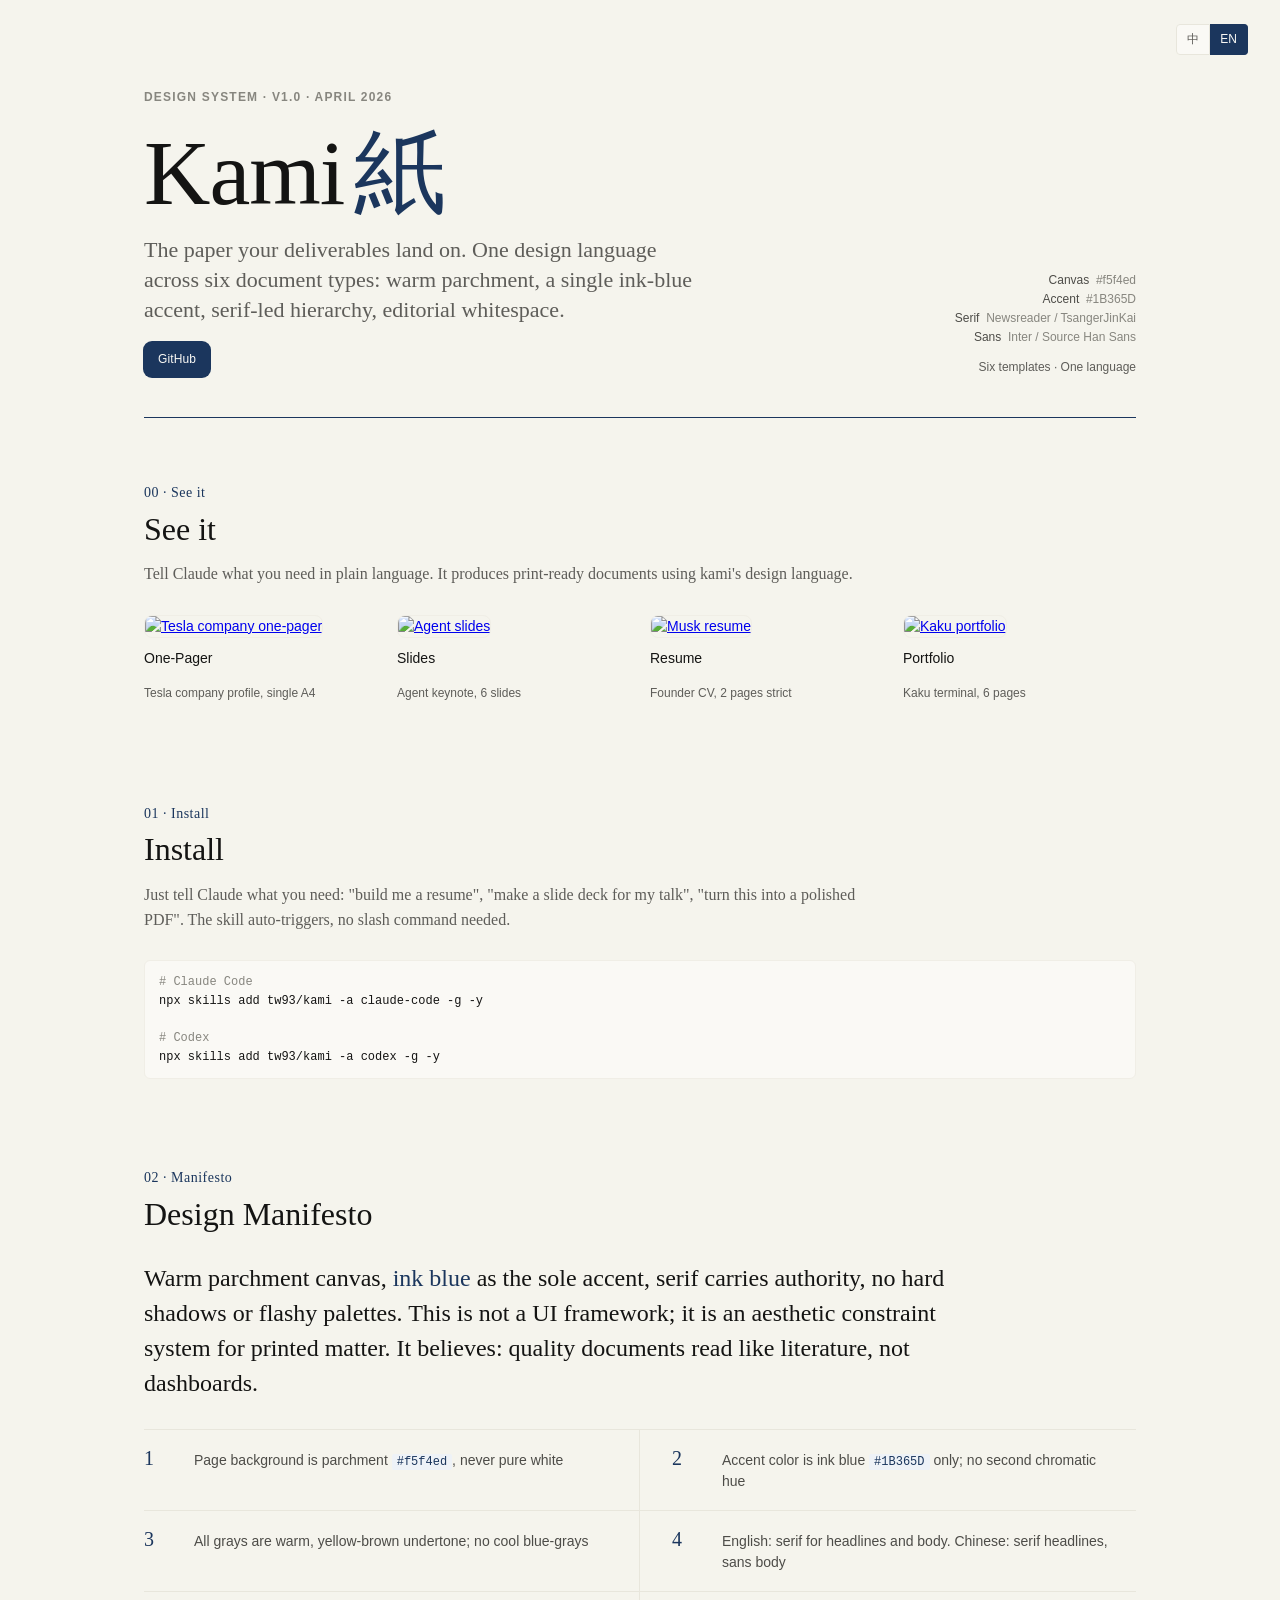
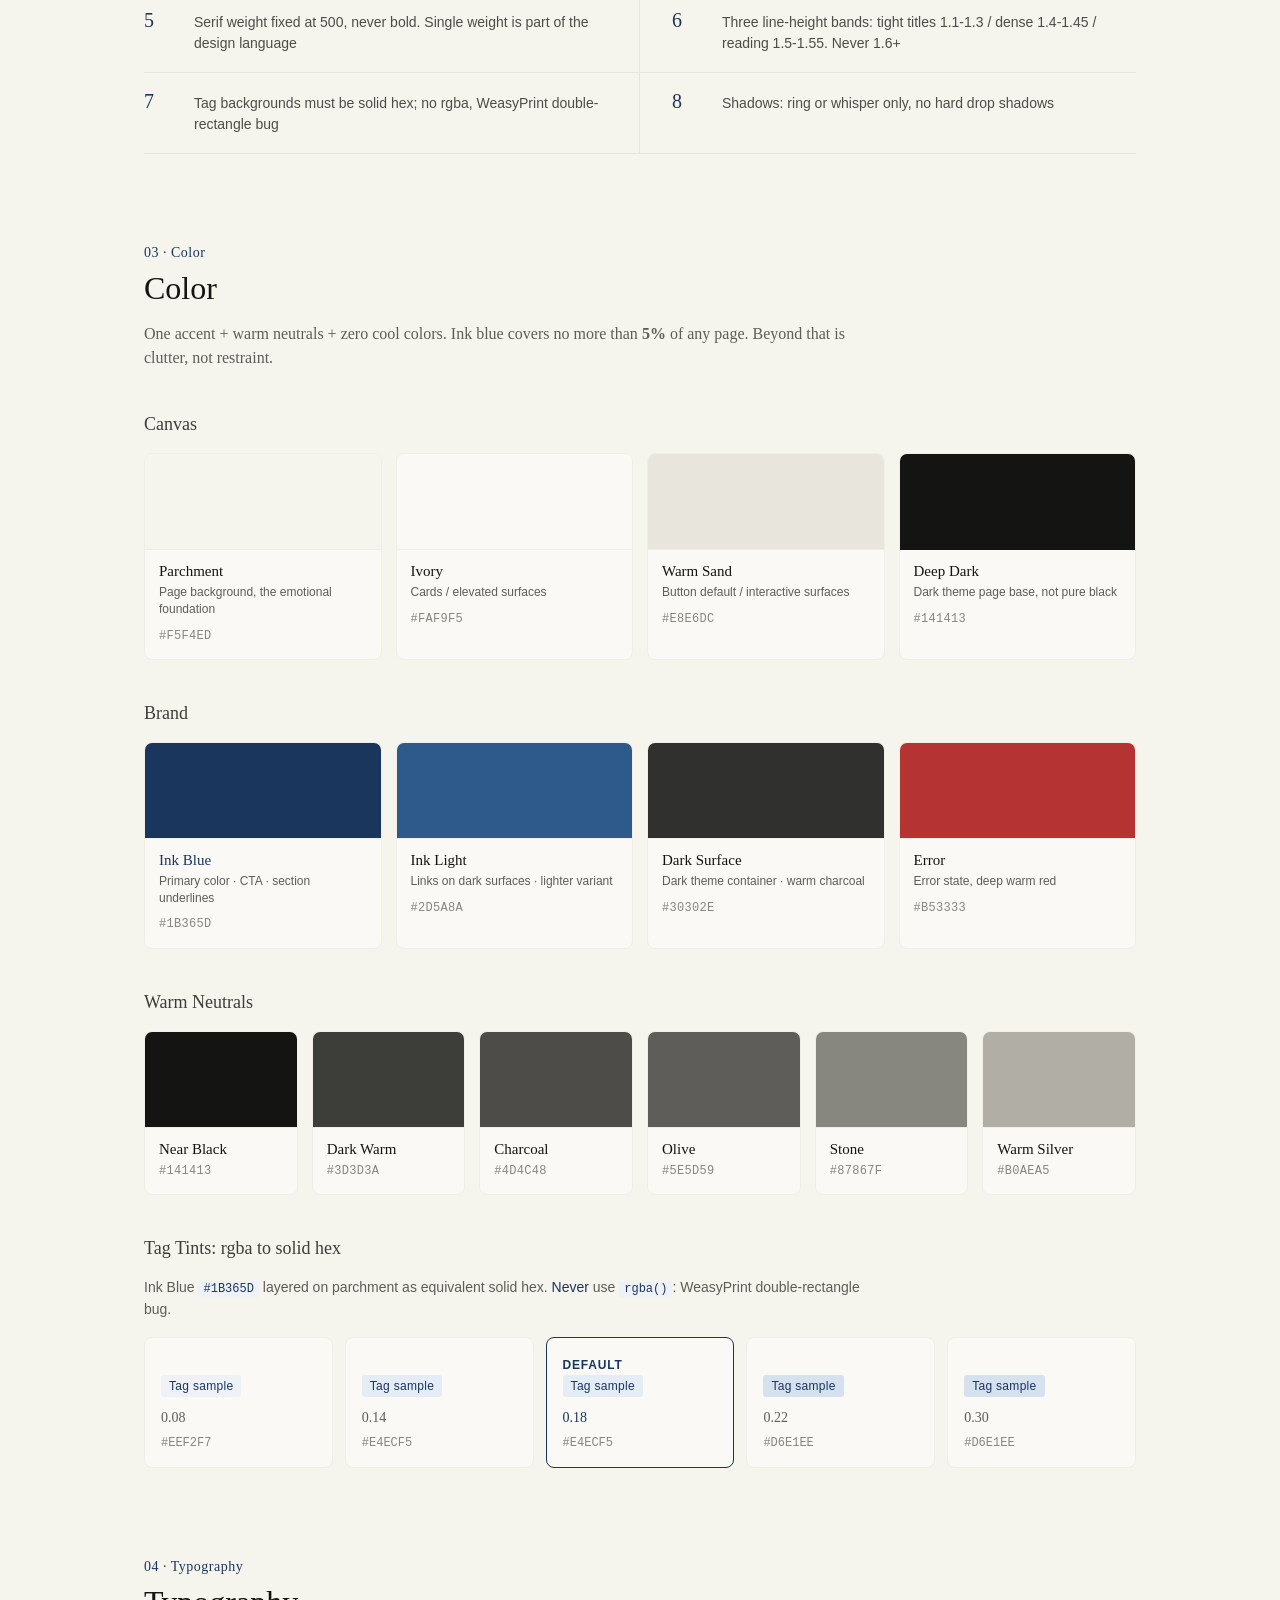
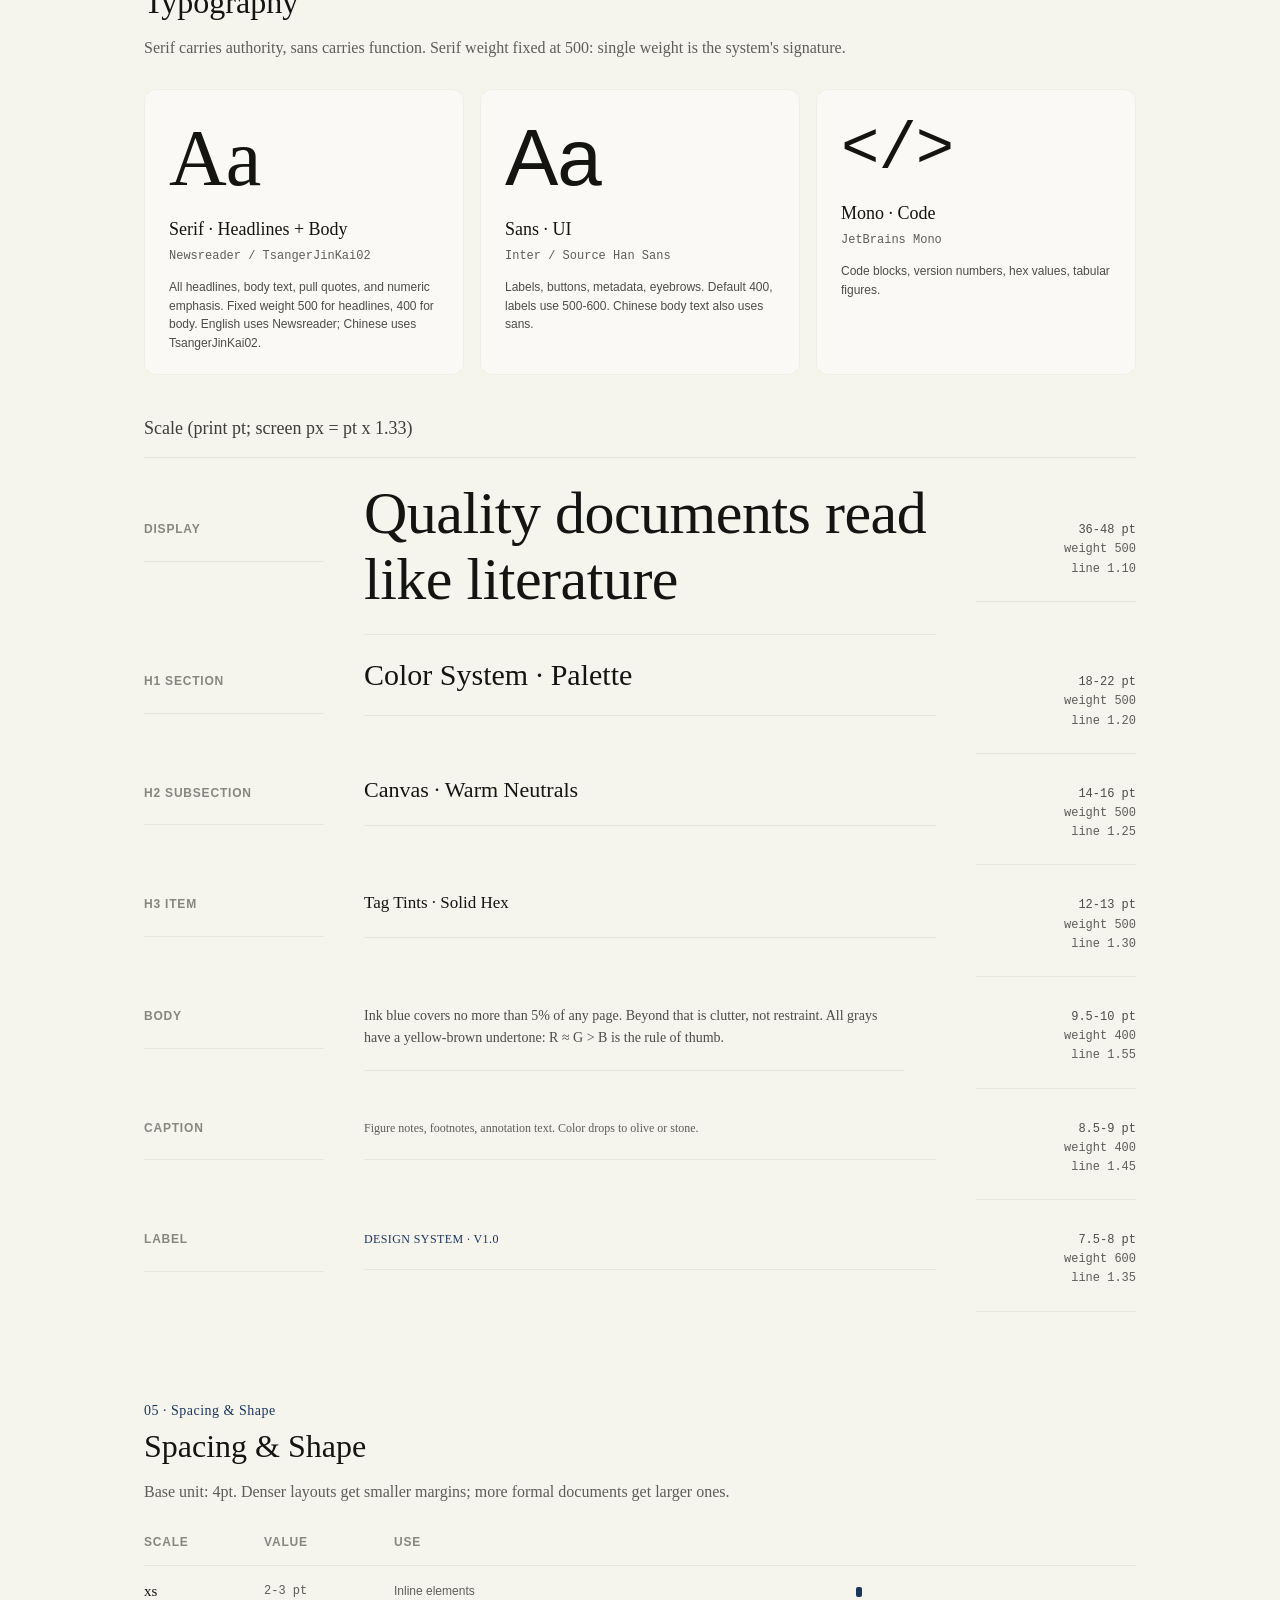
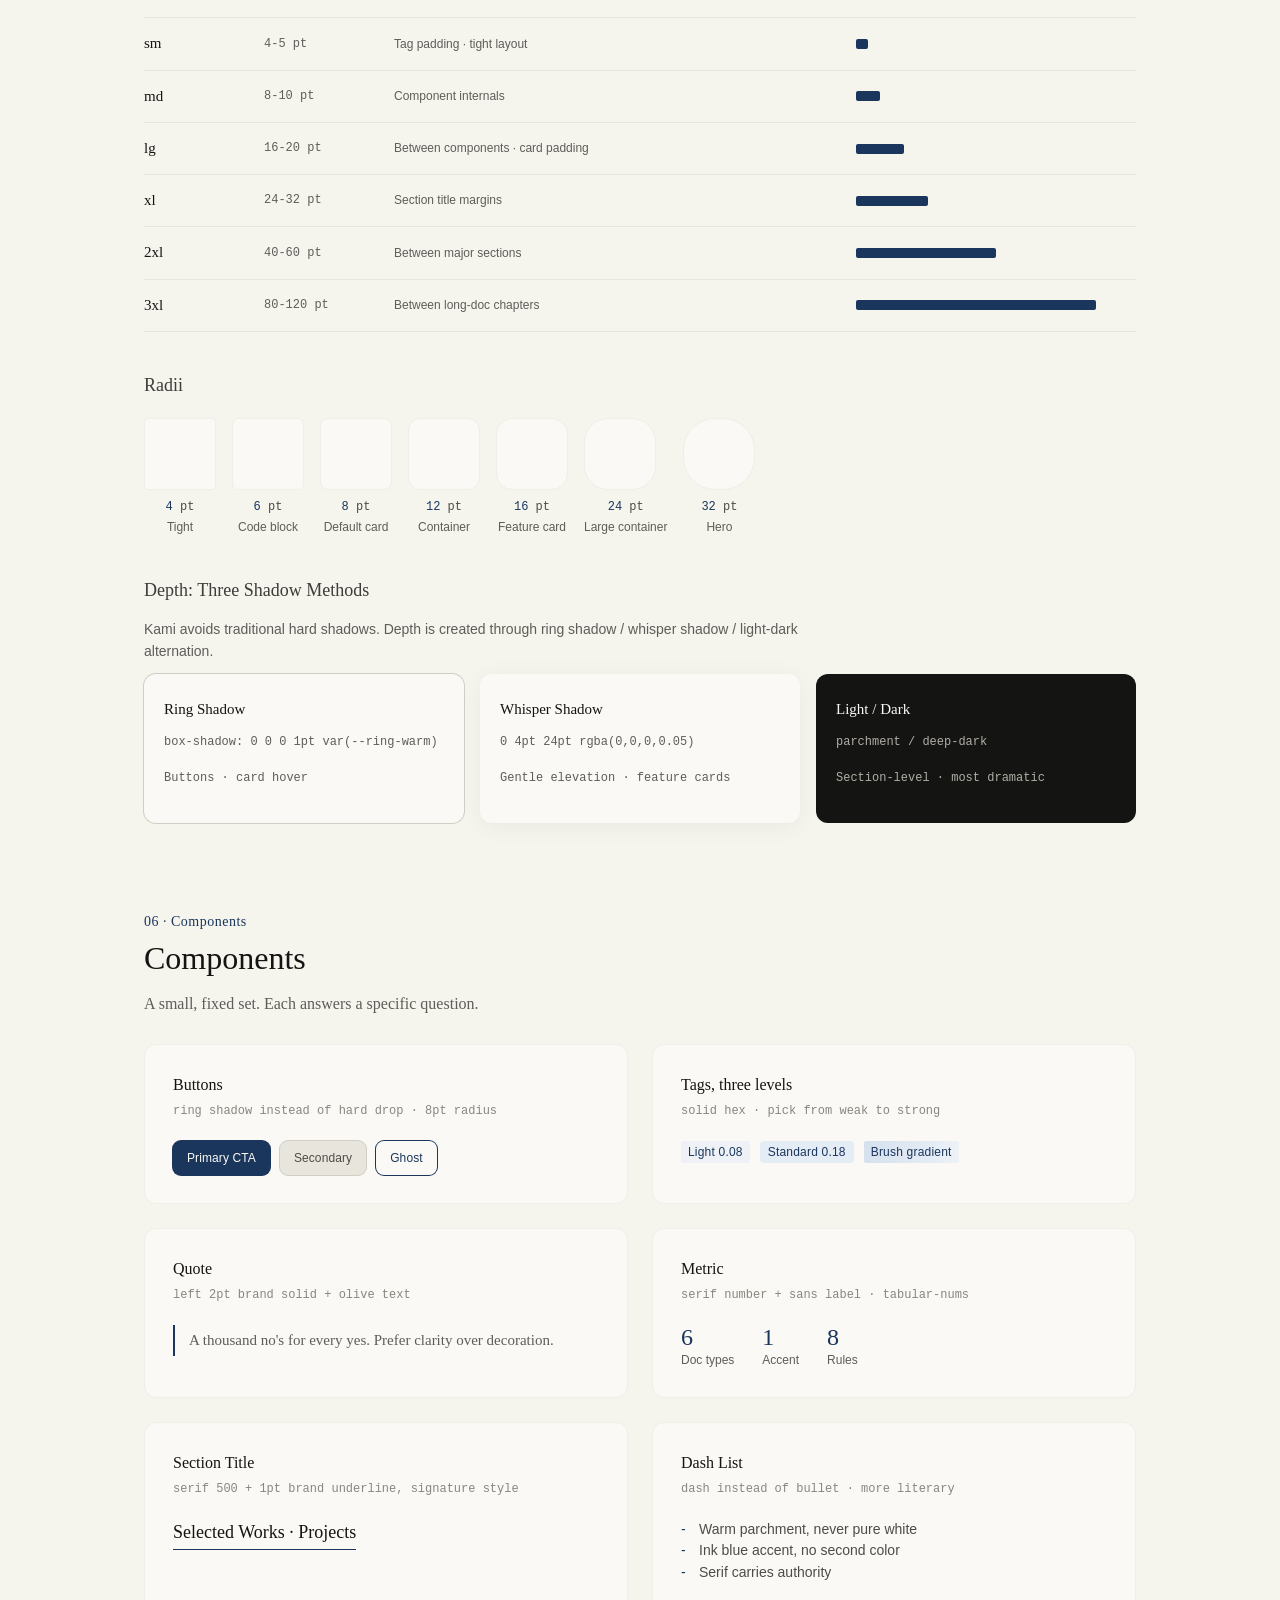
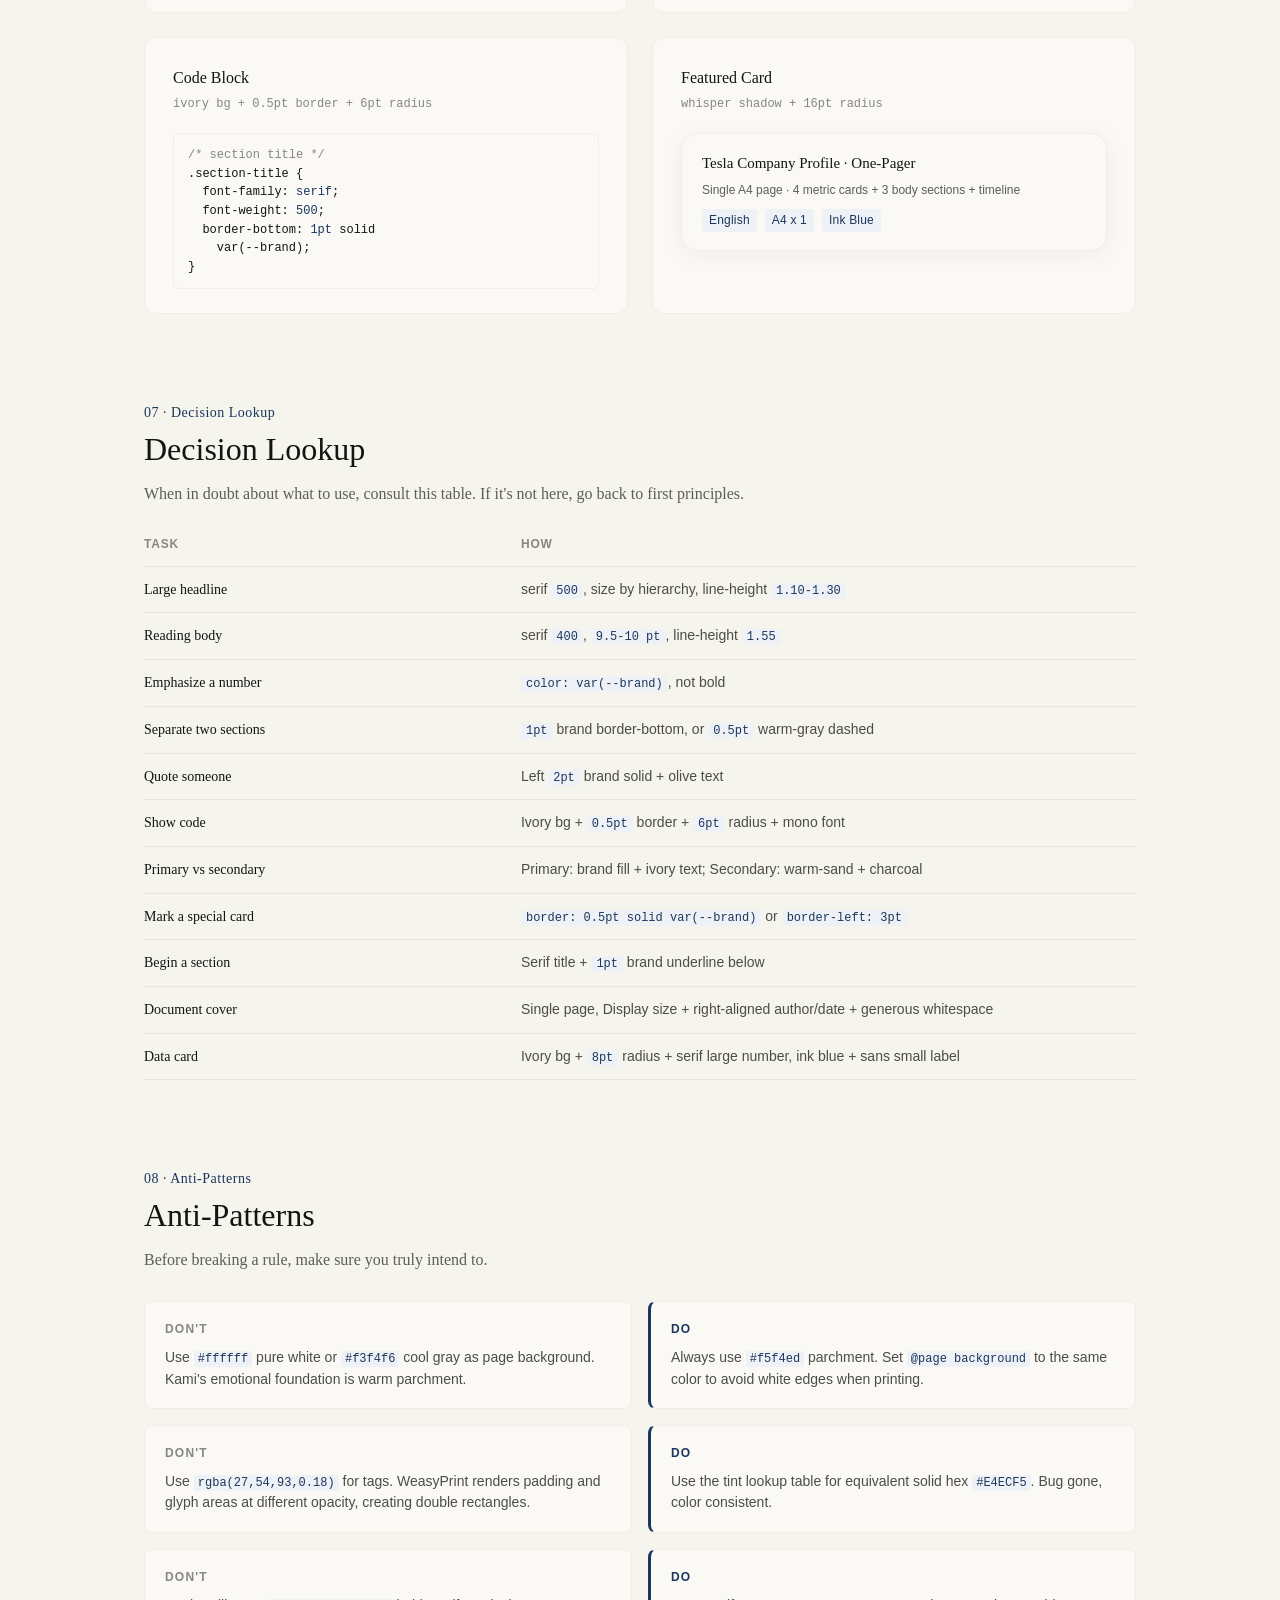
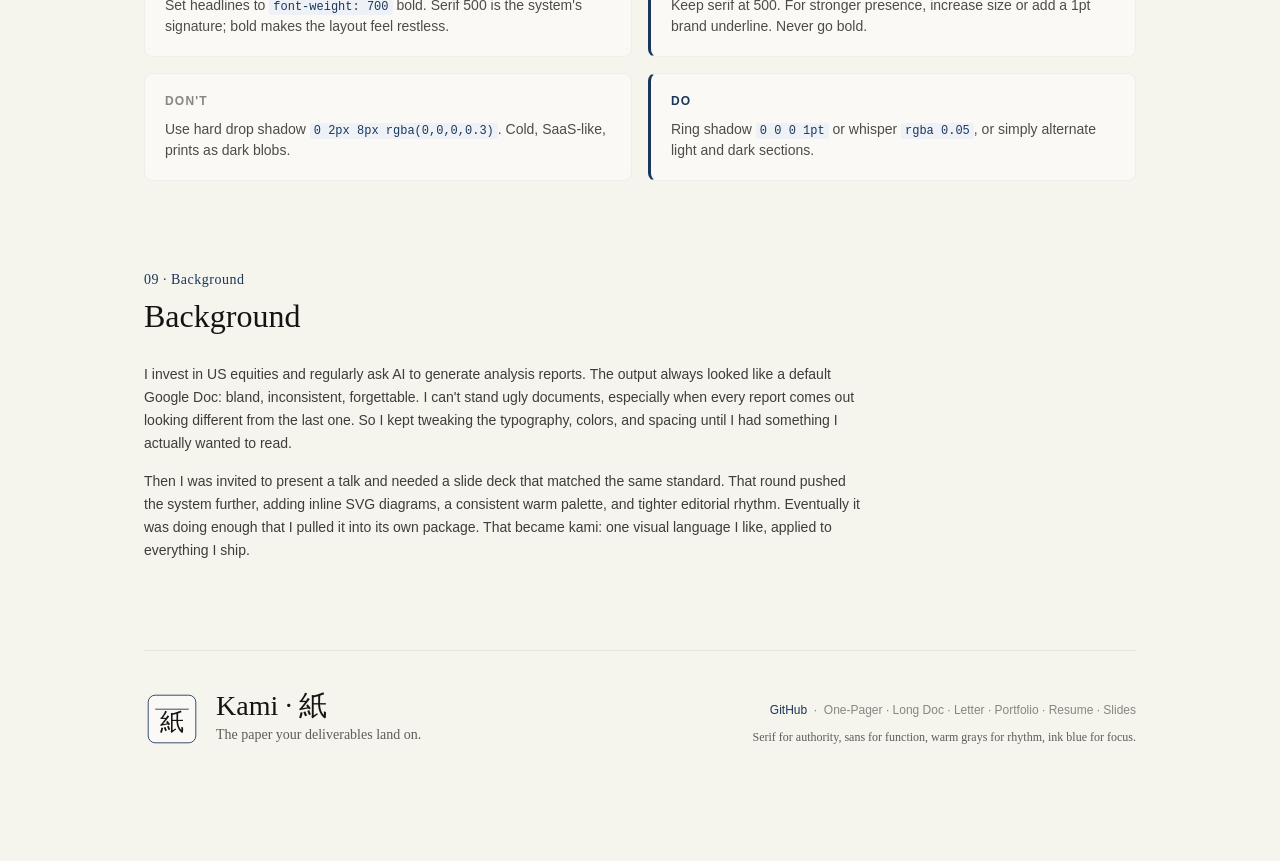
==== commit 5ea33cae: "Consolidate site font sizes to 12px/14px, reorder sections, add Install and GitHub to hero" ====
--- a/index-en.html
+++ b/index-en.html
@@ -17,6 +17,9 @@
       <p class="eyebrow">Design System · v1.0 · April 2026</p>
       <h1>Kami<span class="cn">紙</span></h1>
       <p class="tagline">The paper your deliverables land on. One design language across six document types: warm parchment, a single ink-blue accent, serif-led hierarchy, editorial whitespace.</p>
+      <div style="margin-top:18px; display:flex; gap:10px;">
+        <a href="https://github.com/tw93/kami" class="btn btn-primary" style="text-decoration:none; font-size:12px;">GitHub</a>
+      </div>
     </div>
     <div class="meta">
       <div><b>Canvas</b>&nbsp;&nbsp;#f5f4ed</div>
@@ -27,29 +30,74 @@
     </div>
   </header>
 
-  <!-- ============ 00 MANIFESTO ============ -->
-  <section>
-    <div class="section-head">
-      <p class="section-num">00 · Manifesto</p>
+  <!-- ============ 00 DEMOS ============ -->
+  <section>
+    <div class="section-head">
+      <p class="section-num">00 · See it</p>
+      <h2 class="section-title">See it</h2>
+      <p class="section-lede">Tell Claude what you need in plain language. It produces print-ready documents using kami's design language.</p>
+    </div>
+    <div class="demo-grid">
+      <div class="demo-card">
+        <a href="assets/demos/demo-tesla.pdf"><img src="assets/demos/demo-tesla.png" alt="Tesla company one-pager"></a>
+        <p class="demo-title">One-Pager</p>
+        <p class="demo-desc">Tesla company profile, single A4</p>
+      </div>
+      <div class="demo-card">
+        <a href="assets/demos/demo-agent-slides.pdf"><img src="assets/demos/demo-agent-slides-1.png" alt="Agent slides"></a>
+        <p class="demo-title">Slides</p>
+        <p class="demo-desc">Agent keynote, 6 slides</p>
+      </div>
+      <div class="demo-card">
+        <a href="assets/demos/demo-musk-resume.pdf"><img src="assets/demos/demo-musk-resume.png" alt="Musk resume"></a>
+        <p class="demo-title">Resume</p>
+        <p class="demo-desc">Founder CV, 2 pages strict</p>
+      </div>
+      <div class="demo-card">
+        <a href="assets/demos/demo-kaku.pdf"><img src="assets/demos/demo-kaku.png" alt="Kaku portfolio"></a>
+        <p class="demo-title">Portfolio</p>
+        <p class="demo-desc">Kaku terminal, 6 pages</p>
+      </div>
+    </div>
+  </section>
+
+  <!-- ============ 01 INSTALL ============ -->
+  <section>
+    <div class="section-head">
+      <p class="section-num">01 · Install</p>
+      <h2 class="section-title">Install</h2>
+      <p class="section-lede">Just tell Claude what you need: "build me a resume", "make a slide deck for my talk", "turn this into a polished PDF". The skill auto-triggers, no slash command needed.</p>
+    </div>
+<pre class="code"><span class="c"># Claude Code</span>
+npx skills add tw93/kami -a claude-code -g -y
+
+<span class="c"># Codex</span>
+npx skills add tw93/kami -a codex -g -y</pre>
+  </section>
+
+  <!-- ============ 02 MANIFESTO ============ -->
+  <section>
+    <div class="section-head">
+      <p class="section-num">02 · Manifesto</p>
       <h2 class="section-title">Design Manifesto</h2>
     </div>
     <p class="manifesto">Warm parchment canvas, <em>ink blue</em> as the sole accent, serif carries authority, no hard shadows or flashy palettes. This is not a UI framework; it is an aesthetic constraint system for printed matter. It believes: quality documents read like literature, not dashboards.</p>
     <ol class="rules">
       <li><span class="n">1</span><p>Page background is parchment <code>#f5f4ed</code>, never pure white</p></li>
       <li><span class="n">2</span><p>Accent color is ink blue <code>#1B365D</code> only; no second chromatic hue</p></li>
-      <li><span class="n">3</span><p>All grays are warm (yellow-brown undertone); no cool blue-grays</p></li>
-      <li><span class="n">4</span><p>Headlines in serif, body and UI in sans</p></li>
+      <li><span class="n">3</span><p>All grays are warm, yellow-brown undertone; no cool blue-grays</p></li>
+      <li><span class="n">4</span><p>English: serif for headlines and body. Chinese: serif headlines, sans body</p></li>
       <li><span class="n">5</span><p>Serif weight fixed at 500, never bold. Single weight is part of the design language</p></li>
       <li><span class="n">6</span><p>Three line-height bands: tight titles 1.1-1.3 / dense 1.4-1.45 / reading 1.5-1.55. Never 1.6+</p></li>
-      <li><span class="n">7</span><p>Tag backgrounds must be solid hex; no rgba (WeasyPrint double-rectangle bug)</p></li>
+      <li><span class="n">7</span><p>Tag backgrounds must be solid hex; no rgba, WeasyPrint double-rectangle bug</p></li>
       <li><span class="n">8</span><p>Shadows: ring or whisper only, no hard drop shadows</p></li>
     </ol>
   </section>
 
-  <!-- ============ 01 COLOR ============ -->
-  <section>
-    <div class="section-head">
-      <p class="section-num">01 · Color</p>
+  <!-- ============ 03 COLOR ============ -->
+  <section>
+    <div class="section-head">
+      <p class="section-num">03 · Color</p>
       <h2 class="section-title">Color</h2>
       <p class="section-lede">One accent + warm neutrals + zero cool colors. Ink blue covers no more than <b>5%</b> of any page. Beyond that is clutter, not restraint.</p>
     </div>
@@ -81,7 +129,7 @@
     </div>
 
     <h3 class="subhead">Tag Tints: rgba to solid hex</h3>
-    <p style="font-size:12.5px; color: var(--olive); max-width: 720px; margin: 0 0 16px; line-height: 1.55;">Ink Blue <code style="font-family:var(--mono);font-size:11px;background:#EEF2F7;color:var(--brand);padding:1px 5px;border-radius:2px">#1B365D</code> layered on parchment as equivalent solid hex. <b style="color:var(--brand);font-weight:500">Never</b> use <code style="font-family:var(--mono);font-size:11px;background:#EEF2F7;color:var(--brand);padding:1px 5px;border-radius:2px">rgba()</code>: WeasyPrint double-rectangle bug.</p>
+    <p style="font-size:14px; color: var(--olive); max-width: 720px; margin: 0 0 16px; line-height: 1.55;">Ink Blue <code style="font-family:var(--mono);font-size:12px;background:#EEF2F7;color:var(--brand);padding:1px 5px;border-radius:2px">#1B365D</code> layered on parchment as equivalent solid hex. <b style="color:var(--brand);font-weight:500">Never</b> use <code style="font-family:var(--mono);font-size:12px;background:#EEF2F7;color:var(--brand);padding:1px 5px;border-radius:2px">rgba()</code>: WeasyPrint double-rectangle bug.</p>
     <div class="tint-strip">
       <div class="tint"><span class="flag">&nbsp;</span><span class="sample" style="background:#EEF2F7">Tag sample</span><p class="opacity">0.08</p><span class="hex">#EEF2F7</span></div>
       <div class="tint"><span class="flag">&nbsp;</span><span class="sample" style="background:#E4ECF5">Tag sample</span><p class="opacity">0.14</p><span class="hex">#E4ECF5</span></div>
@@ -91,10 +139,10 @@
     </div>
   </section>
 
-  <!-- ============ 02 TYPE ============ -->
-  <section>
-    <div class="section-head">
-      <p class="section-num">02 · Typography</p>
+  <!-- ============ 04 TYPE ============ -->
+  <section>
+    <div class="section-head">
+      <p class="section-num">04 · Typography</p>
       <h2 class="section-title">Typography</h2>
       <p class="section-lede">Serif carries authority, sans carries function. Serif weight fixed at 500: single weight is the system's signature.</p>
     </div>
@@ -102,27 +150,26 @@
     <div class="family-grid">
       <div class="family serif">
         <p class="glyph">Aa</p>
-        <p class="role">Serif · Headlines</p>
+        <p class="role">Serif · Headlines + Body</p>
         <p class="name">Newsreader / TsangerJinKai02</p>
-        <p class="use">All headlines, pull quotes, and numeric emphasis. Fixed weight 500, never bold. English uses Newsreader; Chinese uses TsangerJinKai02.</p>
+        <p class="use">All headlines, body text, pull quotes, and numeric emphasis. Fixed weight 500 for headlines, 400 for body. English uses Newsreader; Chinese uses TsangerJinKai02.</p>
       </div>
       <div class="family sans">
         <p class="glyph">Aa</p>
-        <p class="role">Sans · Body / UI</p>
+        <p class="role">Sans · UI</p>
         <p class="name">Inter / Source Han Sans</p>
-        <p class="use">Body text, labels, buttons, metadata. Default 400, labels and titles use 500-600. Silicon Valley editorial stack.</p>
+        <p class="use">Labels, buttons, metadata, eyebrows. Default 400, labels use 500-600. Chinese body text also uses sans.</p>
       </div>
       <div class="family mono">
         <p class="glyph">&lt;/&gt;</p>
         <p class="role">Mono · Code</p>
         <p class="name">JetBrains Mono</p>
-        <p class="use">Code blocks, version numbers, hex values, tabular figures. One size smaller when paired with serif or sans.</p>
+        <p class="use">Code blocks, version numbers, hex values, tabular figures.</p>
       </div>
     </div>
 
     <h3 class="subhead">Scale (print pt; screen px = pt x 1.33)</h3>
     <div class="type-grid">
-
       <div class="type-row">
         <div class="type-label">Display</div>
         <div class="type-sample display">Quality documents read<br>like literature</div>
@@ -144,21 +191,11 @@
         <div class="type-specs"><b>12-13 pt</b><br>weight 500<br>line 1.30</div>
       </div>
       <div class="type-row">
-        <div class="type-label">Body Lead</div>
-        <div class="type-sample lede">This is not a UI framework; it is an aesthetic constraint system for printed matter. Every rule trades one more option for one fewer temptation.</div>
-        <div class="type-specs"><b>11 pt</b><br>weight 400<br>line 1.55</div>
-      </div>
-      <div class="type-row">
         <div class="type-label">Body</div>
         <div class="type-sample body">Ink blue covers no more than 5% of any page. Beyond that is clutter, not restraint. All grays have a yellow-brown undertone: R ≈ G > B is the rule of thumb.</div>
         <div class="type-specs"><b>9.5-10 pt</b><br>weight 400<br>line 1.55</div>
       </div>
       <div class="type-row">
-        <div class="type-label">Body Dense</div>
-        <div class="type-sample dense">Dense body is for resumes, one-pagers, business cards, index cards. At print pt sizes, line-height 1.4-1.45 feels natural; the web-standard 1.6 looks loose in this context.</div>
-        <div class="type-specs"><b>9-9.2 pt</b><br>weight 400<br>line 1.40</div>
-      </div>
-      <div class="type-row">
         <div class="type-label">Caption</div>
         <div class="type-sample caption">Figure notes, footnotes, annotation text. Color drops to olive or stone.</div>
         <div class="type-specs"><b>8.5-9 pt</b><br>weight 400<br>line 1.45</div>
@@ -168,22 +205,19 @@
         <div class="type-sample label">Design System · v1.0</div>
         <div class="type-specs"><b>7.5-8 pt</b><br>weight 600<br>line 1.35</div>
       </div>
-
-    </div>
-  </section>
-
-  <!-- ============ 03 SPACING ============ -->
-  <section>
-    <div class="section-head">
-      <p class="section-num">03 · Spacing &amp; Shape</p>
+    </div>
+  </section>
+
+  <!-- ============ 05 SPACING ============ -->
+  <section>
+    <div class="section-head">
+      <p class="section-num">05 · Spacing &amp; Shape</p>
       <h2 class="section-title">Spacing &amp; Shape</h2>
       <p class="section-lede">Base unit: 4pt. Denser layouts get smaller margins; more formal documents get larger ones.</p>
     </div>
 
     <table class="space-table">
-      <tr>
-        <th>Scale</th><th>Value</th><th>Use</th><th></th>
-      </tr>
+      <tr><th>Scale</th><th>Value</th><th>Use</th><th></th></tr>
       <tr><td class="name">xs</td><td class="val">2-3 pt</td><td class="use">Inline elements</td><td class="bar"><span style="width:6px"></span></td></tr>
       <tr><td class="name">sm</td><td class="val">4-5 pt</td><td class="use">Tag padding · tight layout</td><td class="bar"><span style="width:12px"></span></td></tr>
       <tr><td class="name">md</td><td class="val">8-10 pt</td><td class="use">Component internals</td><td class="bar"><span style="width:24px"></span></td></tr>
@@ -205,7 +239,7 @@
     </div>
 
     <h3 class="subhead">Depth: Three Shadow Methods</h3>
-    <p style="font-size:12.5px; color: var(--olive); max-width: 720px; margin: 0 0 12px; line-height: 1.55;">Kami avoids traditional hard shadows. Depth is created through ring shadow / whisper shadow / light-dark alternation.</p>
+    <p style="font-size:14px; color: var(--olive); max-width: 720px; margin: 0 0 12px; line-height: 1.55;">Kami avoids traditional hard shadows. Depth is created through ring shadow / whisper shadow / light-dark alternation.</p>
     <div class="shadow-row">
       <div class="shadow-demo sd-ring">
         <p class="t">Ring Shadow</p>
@@ -222,16 +256,15 @@
     </div>
   </section>
 
-  <!-- ============ 04 COMPONENTS ============ -->
-  <section>
-    <div class="section-head">
-      <p class="section-num">04 · Components</p>
+  <!-- ============ 06 COMPONENTS ============ -->
+  <section>
+    <div class="section-head">
+      <p class="section-num">06 · Components</p>
       <h2 class="section-title">Components</h2>
       <p class="section-lede">A small, fixed set. Each answers a specific question.</p>
     </div>
 
     <div class="comp-grid">
-
       <div class="comp">
         <h4>Buttons</h4>
         <p class="hint">ring shadow instead of hard drop · 8pt radius</p>
@@ -241,9 +274,8 @@
           <span class="btn btn-ghost">Ghost</span>
         </div>
       </div>
-
-      <div class="comp">
-        <h4>Tags (three levels)</h4>
+      <div class="comp">
+        <h4>Tags, three levels</h4>
         <p class="hint">solid hex · pick from weak to strong</p>
         <div class="demo" style="display:flex; gap:10px; flex-wrap:wrap; align-items:center;">
           <span class="tag calm">Light 0.08</span>
@@ -251,13 +283,11 @@
           <span class="tag brush">Brush gradient</span>
         </div>
       </div>
-
       <div class="comp">
         <h4>Quote</h4>
         <p class="hint">left 2pt brand solid + olive text</p>
         <blockquote class="quote">A thousand no's for every yes. Prefer clarity over decoration.</blockquote>
       </div>
-
       <div class="comp">
         <h4>Metric</h4>
         <p class="hint">serif number + sans label · tabular-nums</p>
@@ -267,15 +297,13 @@
           <div class="metric"><span class="metric-value">8</span><span class="metric-label">Rules</span></div>
         </div>
       </div>
-
       <div class="comp">
         <h4>Section Title</h4>
-        <p class="hint">serif 500 + 1pt brand underline (signature style)</p>
+        <p class="hint">serif 500 + 1pt brand underline, signature style</p>
         <div class="demo">
           <span class="sample-section-title">Selected Works · Projects</span>
         </div>
       </div>
-
       <div class="comp">
         <h4>Dash List</h4>
         <p class="hint">dash instead of bullet · more literary</p>
@@ -285,7 +313,6 @@
           <li>Serif carries authority</li>
         </ul>
       </div>
-
       <div class="comp">
         <h4>Code Block</h4>
         <p class="hint">ivory bg + 0.5pt border + 6pt radius</p>
@@ -297,7 +324,6 @@
     var(--brand);
 }</pre>
       </div>
-
       <div class="comp">
         <h4>Featured Card</h4>
         <p class="hint">whisper shadow + 16pt radius</p>
@@ -311,21 +337,20 @@
           </div>
         </div>
       </div>
-
-    </div>
-  </section>
-
-  <!-- ============ 05 DECISION TABLE ============ -->
-  <section>
-    <div class="section-head">
-      <p class="section-num">05 · Decision Lookup</p>
+    </div>
+  </section>
+
+  <!-- ============ 07 DECISION TABLE ============ -->
+  <section>
+    <div class="section-head">
+      <p class="section-num">07 · Decision Lookup</p>
       <h2 class="section-title">Decision Lookup</h2>
       <p class="section-lede">When in doubt about what to use, consult this table. If it's not here, go back to first principles.</p>
     </div>
     <table class="decision">
       <tr><th>Task</th><th>How</th></tr>
       <tr><td class="task">Large headline</td><td class="how">serif <code>500</code>, size by hierarchy, line-height <code>1.10-1.30</code></td></tr>
-      <tr><td class="task">Reading body</td><td class="how">sans <code>400</code>, <code>9.5-10 pt</code>, line-height <code>1.55</code></td></tr>
+      <tr><td class="task">Reading body</td><td class="how">serif <code>400</code>, <code>9.5-10 pt</code>, line-height <code>1.55</code></td></tr>
       <tr><td class="task">Emphasize a number</td><td class="how"><code>color: var(--brand)</code>, not bold</td></tr>
       <tr><td class="task">Separate two sections</td><td class="how"><code>1pt</code> brand border-bottom, or <code>0.5pt</code> warm-gray dashed</td></tr>
       <tr><td class="task">Quote someone</td><td class="how">Left <code>2pt</code> brand solid + olive text</td></tr>
@@ -334,14 +359,14 @@
       <tr><td class="task">Mark a special card</td><td class="how"><code>border: 0.5pt solid var(--brand)</code> or <code>border-left: 3pt</code></td></tr>
       <tr><td class="task">Begin a section</td><td class="how">Serif title + <code>1pt</code> brand underline below</td></tr>
       <tr><td class="task">Document cover</td><td class="how">Single page, Display size + right-aligned author/date + generous whitespace</td></tr>
-      <tr><td class="task">Data card</td><td class="how">Ivory bg + <code>8pt</code> radius + serif large number (ink blue) + sans small label</td></tr>
+      <tr><td class="task">Data card</td><td class="how">Ivory bg + <code>8pt</code> radius + serif large number, ink blue + sans small label</td></tr>
     </table>
   </section>
 
-  <!-- ============ 06 ANTI ============ -->
-  <section>
-    <div class="section-head">
-      <p class="section-num">06 · Anti-Patterns</p>
+  <!-- ============ 08 ANTI ============ -->
+  <section>
+    <div class="section-head">
+      <p class="section-num">08 · Anti-Patterns</p>
       <h2 class="section-title">Anti-Patterns</h2>
       <p class="section-lede">Before breaking a rule, make sure you truly intend to.</p>
     </div>
@@ -355,7 +380,6 @@
         <h5>Do</h5>
         <p>Always use <code>#f5f4ed</code> parchment. Set <code>@page background</code> to the same color to avoid white edges when printing.</p>
       </div>
-
       <div class="no">
         <h5>Don't</h5>
         <p>Use <code>rgba(27,54,93,0.18)</code> for tags. WeasyPrint renders padding and glyph areas at different opacity, creating double rectangles.</p>
@@ -364,7 +388,6 @@
         <h5>Do</h5>
         <p>Use the tint lookup table for equivalent solid hex <code>#E4ECF5</code>. Bug gone, color consistent.</p>
       </div>
-
       <div class="no">
         <h5>Don't</h5>
         <p>Set headlines to <code>font-weight: 700</code> bold. Serif 500 is the system's signature; bold makes the layout feel restless.</p>
@@ -373,53 +396,21 @@
         <h5>Do</h5>
         <p>Keep serif at 500. For stronger presence, increase size or add a 1pt brand underline. Never go bold.</p>
       </div>
-
       <div class="no">
         <h5>Don't</h5>
         <p>Use hard drop shadow <code>0 2px 8px rgba(0,0,0,0.3)</code>. Cold, SaaS-like, prints as dark blobs.</p>
       </div>
       <div class="yes">
         <h5>Do</h5>
-        <p>Ring shadow (<code>0 0 0 1pt</code>) or whisper (<code>rgba 0.05</code>), or simply alternate light and dark sections.</p>
-      </div>
-    </div>
-  </section>
-
-  <!-- ============ 07 DEMOS ============ -->
-  <section>
-    <div class="section-head">
-      <p class="section-num">07 · Demos</p>
-      <h2 class="section-title">See it</h2>
-      <p class="section-lede">Tell Claude what you need in plain language. It produces print-ready documents using kami's design language.</p>
-    </div>
-    <div class="demo-grid">
-      <div class="demo-card">
-        <a href="assets/demos/demo-tesla.pdf"><img src="assets/demos/demo-tesla.png" alt="Tesla company one-pager"></a>
-        <p class="demo-title">One-Pager</p>
-        <p class="demo-desc">Tesla company profile, single A4</p>
-      </div>
-      <div class="demo-card">
-        <a href="assets/demos/demo-agent-slides.pdf"><img src="assets/demos/demo-agent-slides-1.png" alt="Agent slides"></a>
-        <p class="demo-title">Slides</p>
-        <p class="demo-desc">Agent keynote, 6 slides</p>
-      </div>
-      <div class="demo-card">
-        <a href="assets/demos/demo-musk-resume.pdf"><img src="assets/demos/demo-musk-resume.png" alt="Musk resume"></a>
-        <p class="demo-title">Resume</p>
-        <p class="demo-desc">Founder CV, 2 pages strict</p>
-      </div>
-      <div class="demo-card">
-        <a href="assets/demos/demo-kaku.pdf"><img src="assets/demos/demo-kaku.png" alt="Kaku portfolio"></a>
-        <p class="demo-title">Portfolio</p>
-        <p class="demo-desc">Kaku terminal, 6 pages</p>
-      </div>
-    </div>
-  </section>
-
-  <!-- ============ 08 BACKGROUND ============ -->
-  <section>
-    <div class="section-head">
-      <p class="section-num">08 · Background</p>
+        <p>Ring shadow <code>0 0 0 1pt</code> or whisper <code>rgba 0.05</code>, or simply alternate light and dark sections.</p>
+      </div>
+    </div>
+  </section>
+
+  <!-- ============ 09 BACKGROUND ============ -->
+  <section>
+    <div class="section-head">
+      <p class="section-num">09 · Background</p>
       <h2 class="section-title">Background</h2>
     </div>
     <div class="background-text">
--- a/styles.css
+++ b/styles.css
@@ -153,7 +153,7 @@
   }
   .eyebrow {
     font-family: var(--sans);
-    font-size: 11px;
+    font-size: 12px;
     font-weight: 600;
     letter-spacing: 1.2px;
     text-transform: uppercase;
@@ -307,14 +307,14 @@
     line-height: 1.25;
   }
   .swatch .role {
-    font-size: 11px;
+    font-size: 12px;
     color: var(--olive);
     margin: 3px 0 6px;
     line-height: 1.4;
   }
   .swatch .hex {
     font-family: var(--mono);
-    font-size: 11px;
+    font-size: 12px;
     color: var(--stone);
     letter-spacing: 0.3px;
   }
@@ -344,7 +344,7 @@
   }
   .tint .sample {
     display: inline-block;
-    font-size: 11px;
+    font-size: 12px;
     font-weight: 500;
     color: var(--brand);
     padding: 2px 8px;
@@ -360,13 +360,13 @@
   }
   .tint .hex {
     font-family: var(--mono);
-    font-size: 11px;
+    font-size: 12px;
     color: var(--stone);
   }
   .tint.default { outline: 1.5px solid var(--brand); outline-offset: -1.5px; }
   .tint.default .opacity { color: var(--brand); }
   .tint .flag {
-    font-size: 9px;
+    font-size: 12px;
     font-weight: 600;
     letter-spacing: 0.8px;
     color: var(--brand);
@@ -394,7 +394,7 @@
   }
   .type-label {
     font-family: var(--sans);
-    font-size: 11px;
+    font-size: 12px;
     font-weight: 600;
     letter-spacing: 0.8px;
     text-transform: uppercase;
@@ -403,7 +403,7 @@
   }
   .type-specs {
     font-family: var(--mono);
-    font-size: 11px;
+    font-size: 12px;
     color: var(--olive);
     line-height: 1.6;
     text-align: right;
@@ -434,12 +434,12 @@
   }
   .type-sample.body {
     font-family: var(--serif); font-weight: 500;
-    font-size: 13.5px; line-height: 1.55; color: var(--charcoal);
+    font-size: 14px; line-height: 1.55; color: var(--charcoal);
     max-width: 540px;
   }
   .type-sample.dense {
     font-family: var(--serif); font-weight: 500;
-    font-size: 12.5px; line-height: 1.4; color: var(--charcoal);
+    font-size: 14px; line-height: 1.4; color: var(--charcoal);
     max-width: 540px;
   }
   .type-sample.caption {
@@ -448,7 +448,7 @@
   }
   .type-sample.label {
     font-family: var(--serif); font-weight: 500;
-    font-size: 10.5px; line-height: 1.35; color: var(--brand);
+    font-size: 12px; line-height: 1.35; color: var(--brand);
     letter-spacing: 0.4px;
     text-transform: uppercase;
   }
@@ -506,13 +506,13 @@
     text-align: left;
     padding: 14px 16px 14px 0;
     border-bottom: 1px solid var(--border-warm);
-    font-size: 13px;
+    font-size: 14px;
     color: var(--charcoal);
     vertical-align: middle;
   }
   .space-table th {
     font-family: var(--sans);
-    font-size: 10.5px;
+    font-size: 12px;
     font-weight: 600;
     letter-spacing: 0.8px;
     text-transform: uppercase;
@@ -556,9 +556,9 @@
     border: 1px solid var(--border-cream);
     margin-bottom: 8px;
   }
-  .radius .r { font-family: var(--mono); font-size: 11px; color: var(--charcoal); }
+  .radius .r { font-family: var(--mono); font-size: 12px; color: var(--charcoal); }
   .radius .r b { color: var(--brand); font-weight: 500; }
-  .radius .label { font-size: 10.5px; color: var(--olive); margin-top: 2px; }
+  .radius .label { font-size: 12px; color: var(--olive); margin-top: 2px; }
 
   /* ---------- Components ---------- */
   .comp-grid {
@@ -580,7 +580,7 @@
     margin: 0 0 4px;
   }
   .comp .hint {
-    font-size: 11px;
+    font-size: 12px;
     color: var(--stone);
     font-family: var(--mono);
     margin: 0 0 20px;
@@ -619,7 +619,7 @@
   .tag {
     display: inline-block;
     font-family: var(--sans);
-    font-size: 10.5px;
+    font-size: 12px;
     font-weight: 500;
     padding: 2px 7px;
     border-radius: 2px;
@@ -662,7 +662,7 @@
     line-height: 1;
   }
   .metric-label {
-    font-size: 11px;
+    font-size: 12px;
     color: var(--olive);
   }
 
@@ -684,7 +684,7 @@
     border-radius: 6px;
     padding: 12px 14px;
     font-family: var(--mono);
-    font-size: 11.5px;
+    font-size: 12px;
     line-height: 1.55;
     color: var(--near-black);
     margin: 0;
@@ -699,7 +699,7 @@
     list-style: none;
     padding: 0;
     margin: 0;
-    font-size: 13px;
+    font-size: 14px;
     line-height: 1.55;
     color: var(--charcoal);
   }
@@ -733,7 +733,7 @@
   }
   .shadow-demo .s {
     font-family: var(--mono);
-    font-size: 10.5px;
+    font-size: 12px;
     color: var(--olive);
     line-height: 1.5;
   }
@@ -747,7 +747,7 @@
   .decision {
     width: 100%;
     border-collapse: collapse;
-    font-size: 13px;
+    font-size: 14px;
   }
   .decision th, .decision td {
     padding: 12px 16px 12px 0;
@@ -756,7 +756,7 @@
     vertical-align: top;
   }
   .decision th {
-    font-size: 10.5px;
+    font-size: 12px;
     letter-spacing: 0.8px;
     text-transform: uppercase;
     color: var(--stone);
@@ -773,7 +773,7 @@
   .decision td.how { color: var(--charcoal); }
   .decision td.how code {
     font-family: var(--mono);
-    font-size: 11.5px;
+    font-size: 12px;
     background: #EEF2F7;
     color: var(--brand);
     padding: 1px 5px;
@@ -797,7 +797,7 @@
   }
   .demo-card .demo-title {
     font-family: var(--sans);
-    font-size: 13px;
+    font-size: 14px;
     font-weight: 500;
     color: var(--near-black);
     margin-top: 10px;
@@ -850,7 +850,7 @@
     margin: 4px 0 0;
   }
   .footer .colophon {
-    font-size: 11px;
+    font-size: 12px;
     color: var(--stone);
     line-height: 1.6;
     max-width: 420px;
@@ -869,7 +869,7 @@
   .anti > div {
     padding: 18px 20px;
     border-radius: 8px;
-    font-size: 12.5px;
+    font-size: 14px;
     line-height: 1.55;
   }
   .anti .no {
@@ -883,7 +883,7 @@
   }
   .anti h5 {
     font-family: var(--sans);
-    font-size: 10px;
+    font-size: 12px;
     font-weight: 600;
     letter-spacing: 1.2px;
     text-transform: uppercase;
@@ -897,7 +897,7 @@
   }
   .anti code {
     font-family: var(--mono);
-    font-size: 11px;
+    font-size: 12px;
     color: var(--brand);
     background: #EEF2F7;
     padding: 1px 4px;
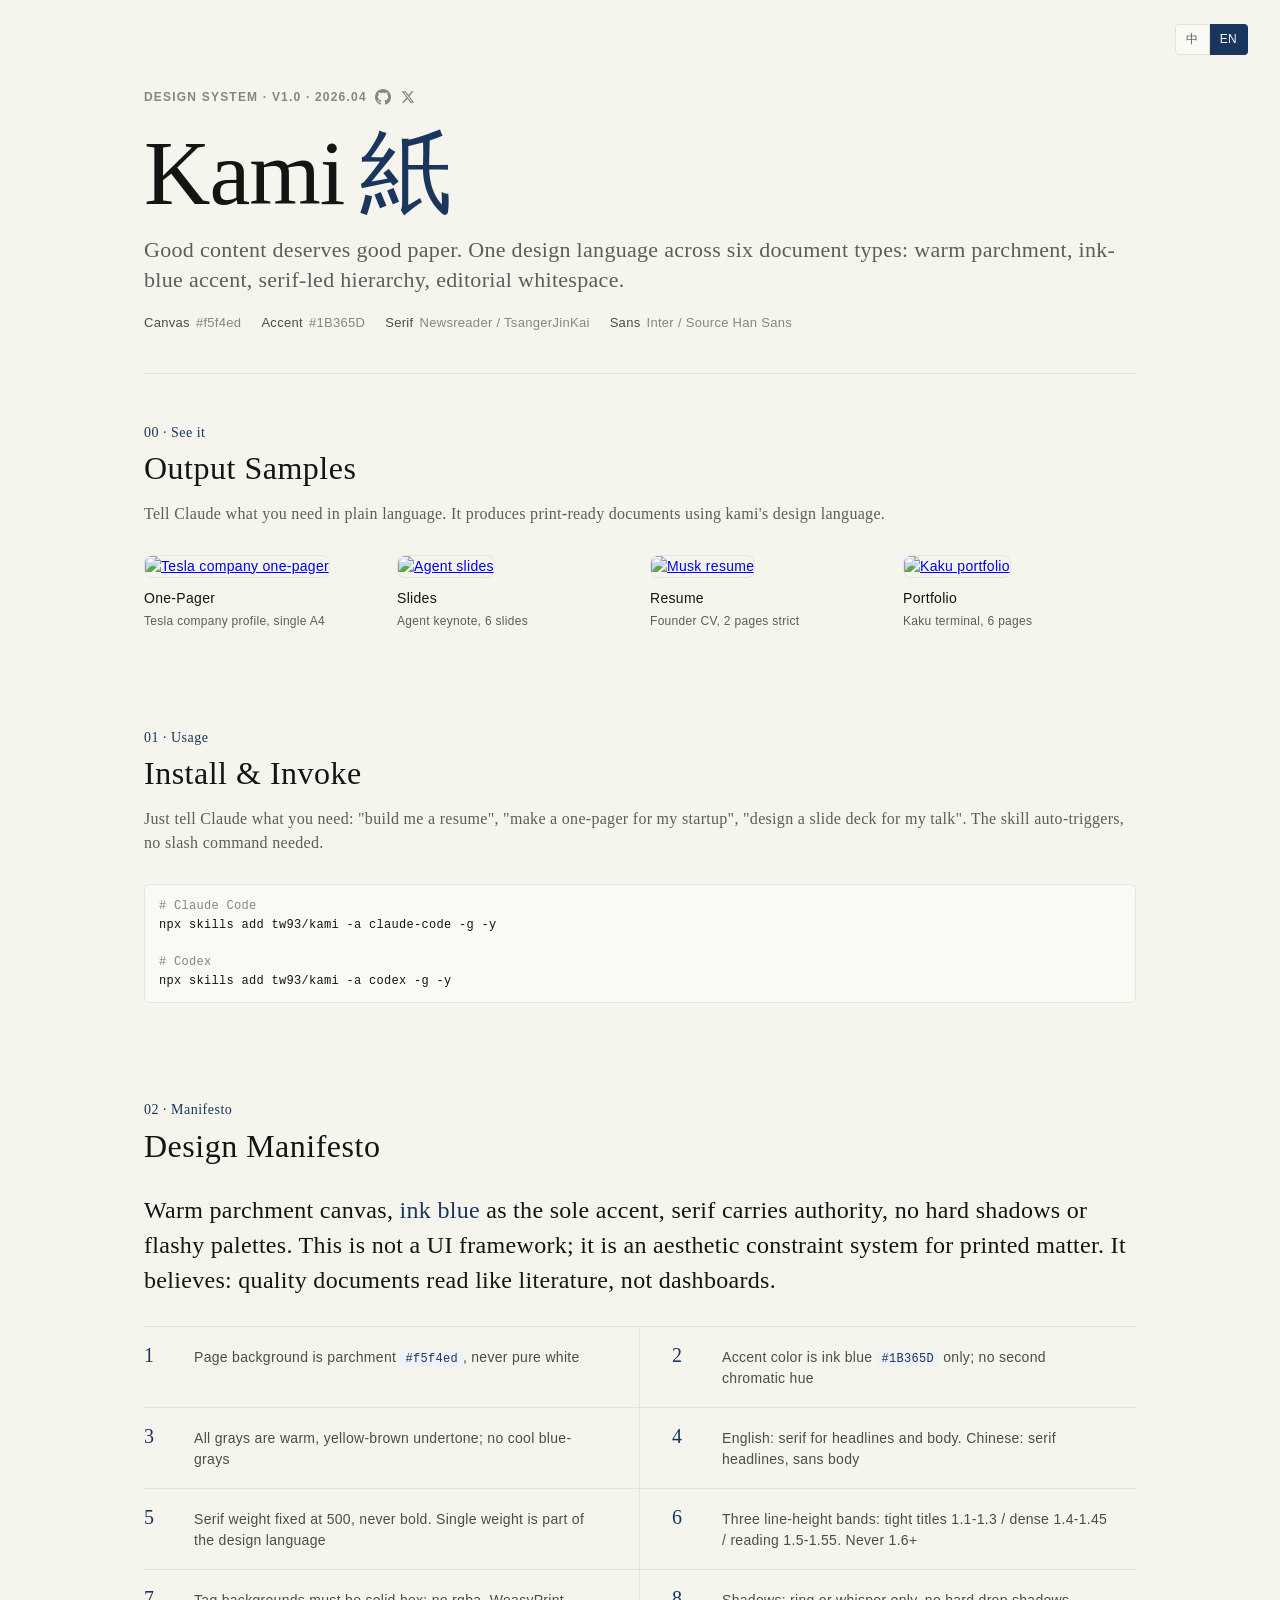
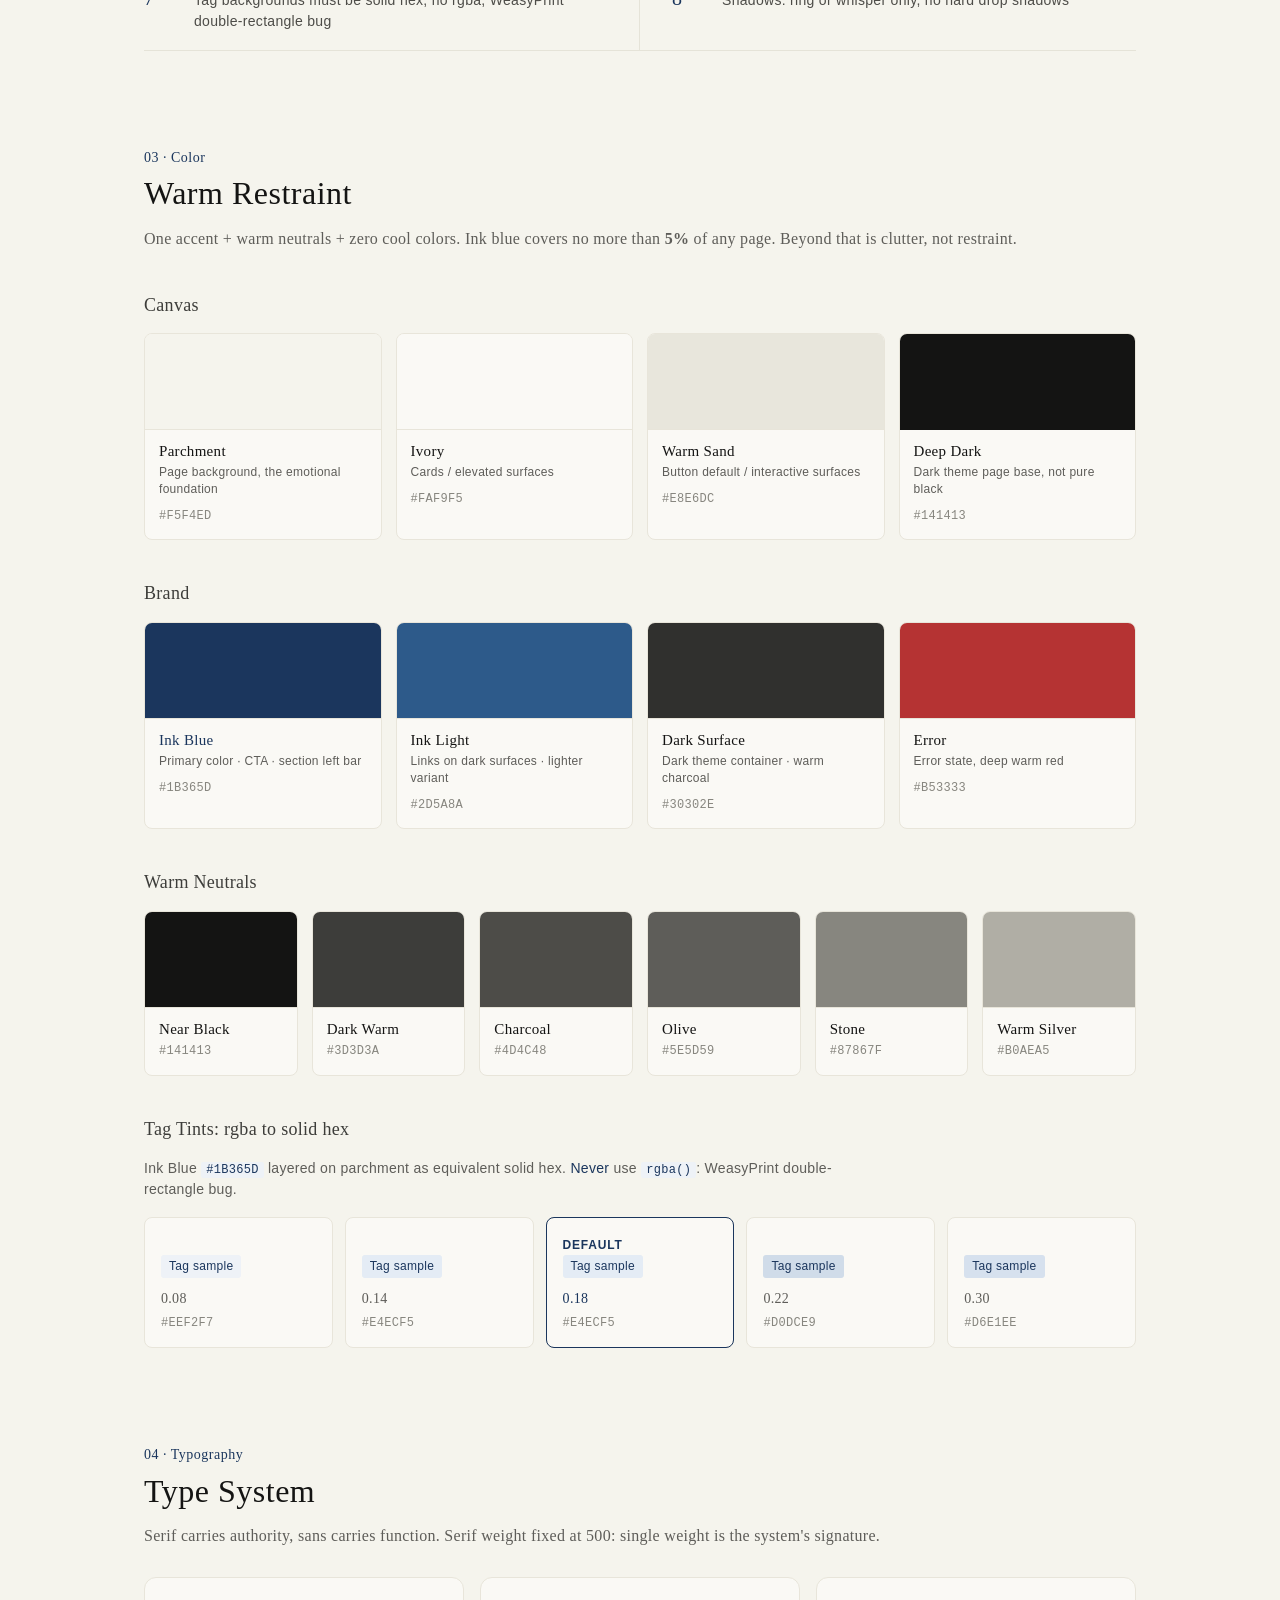
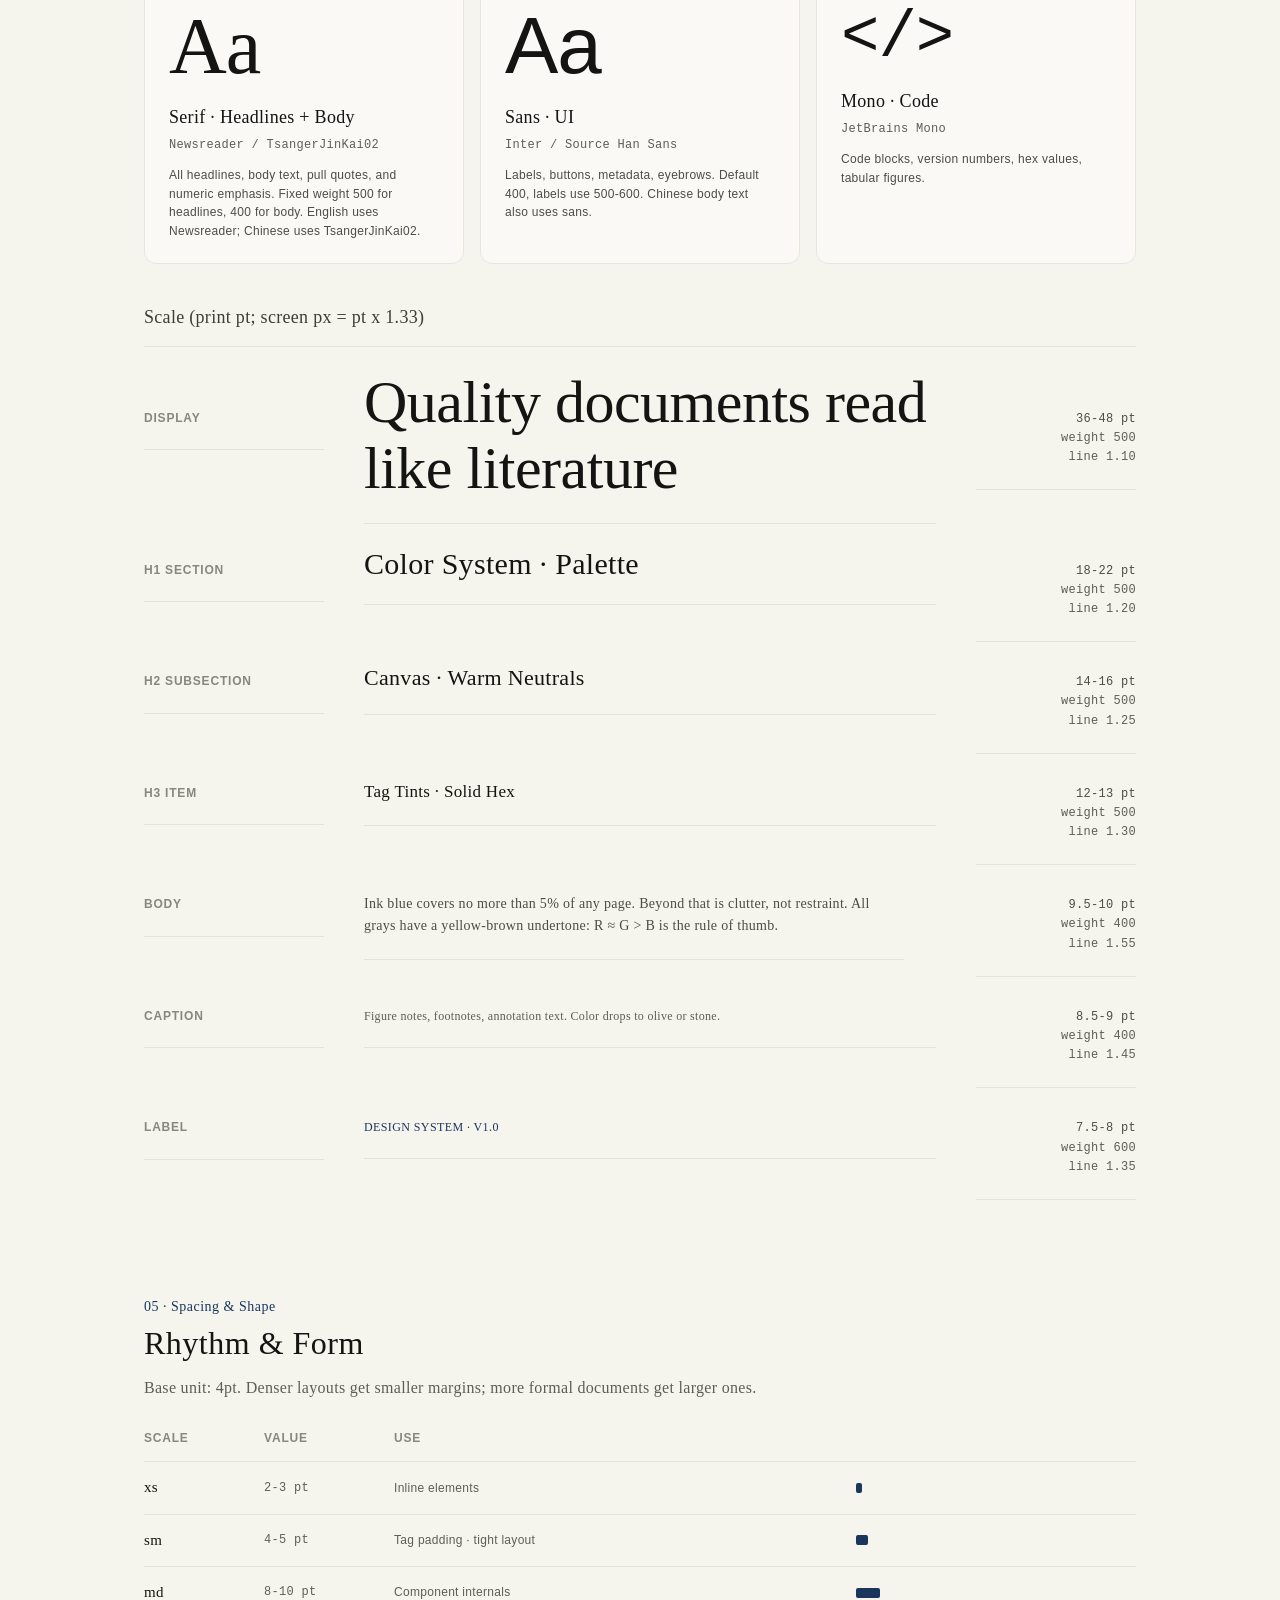
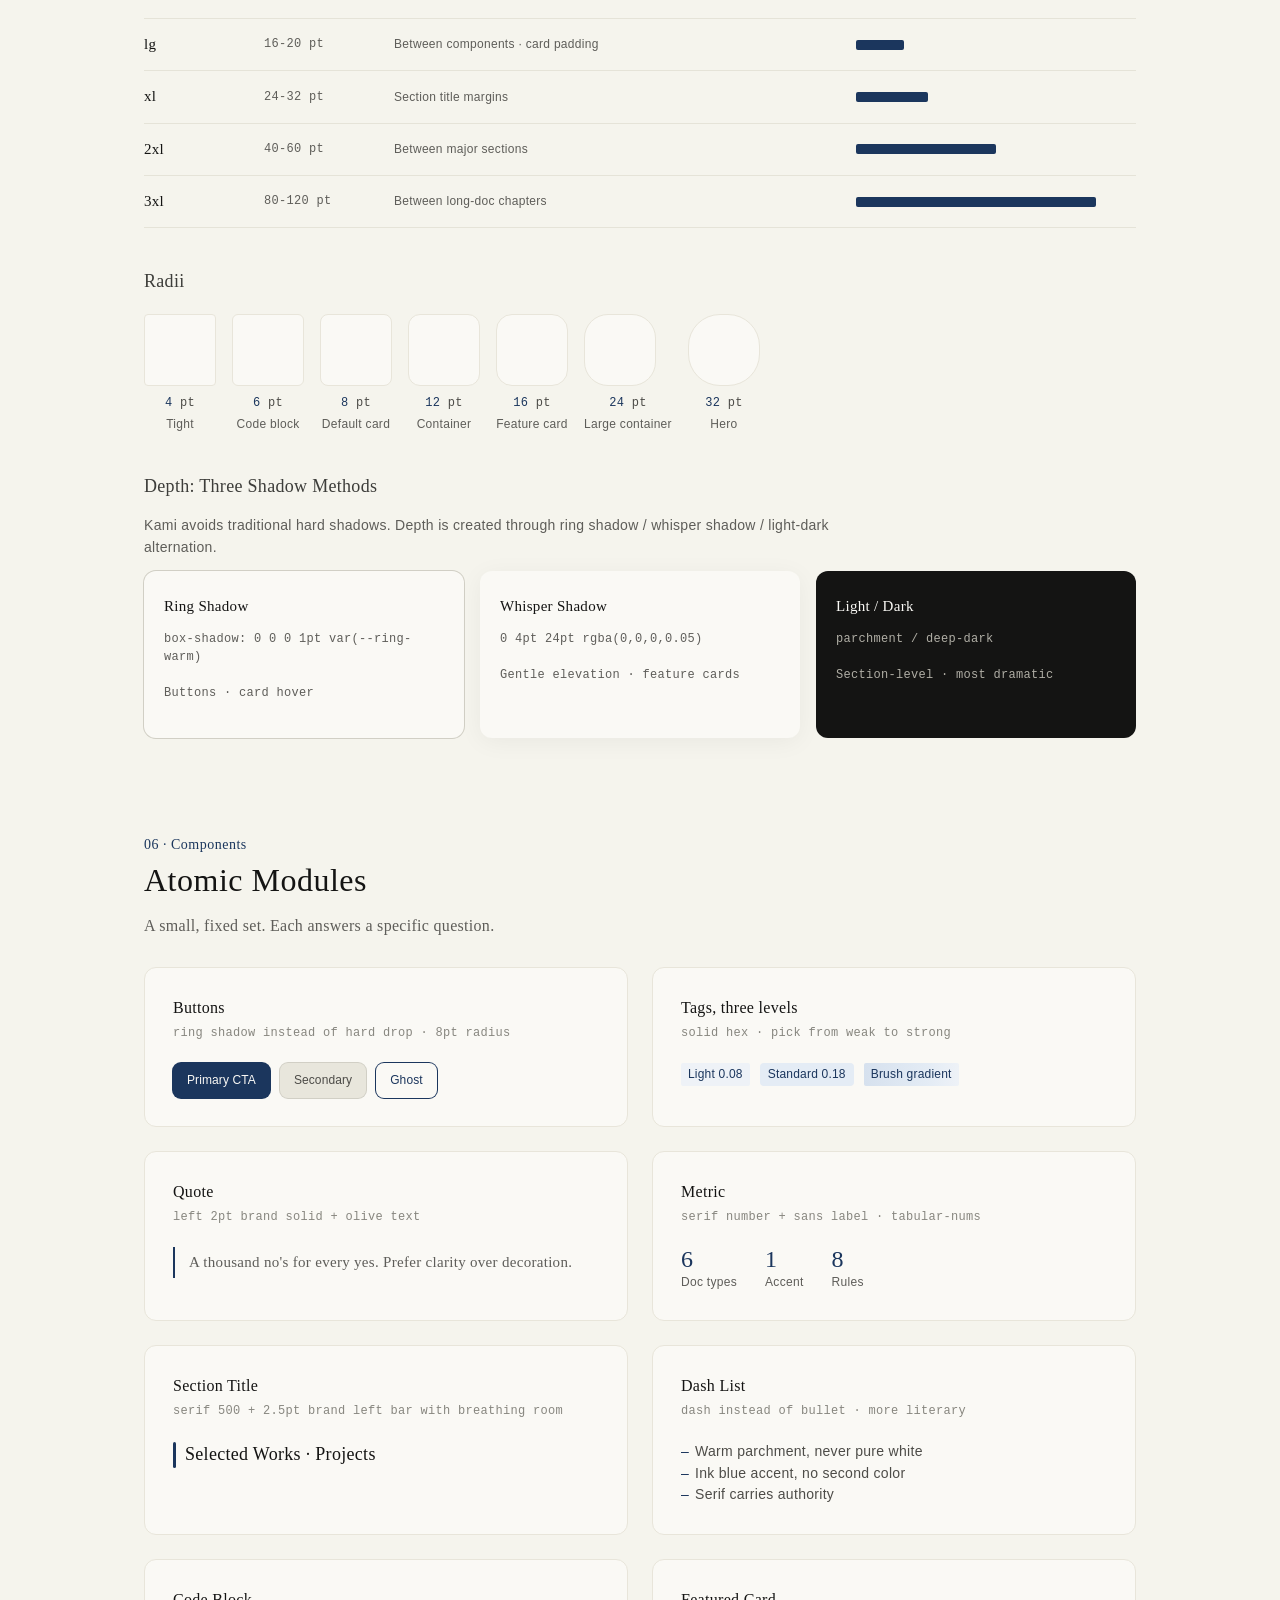
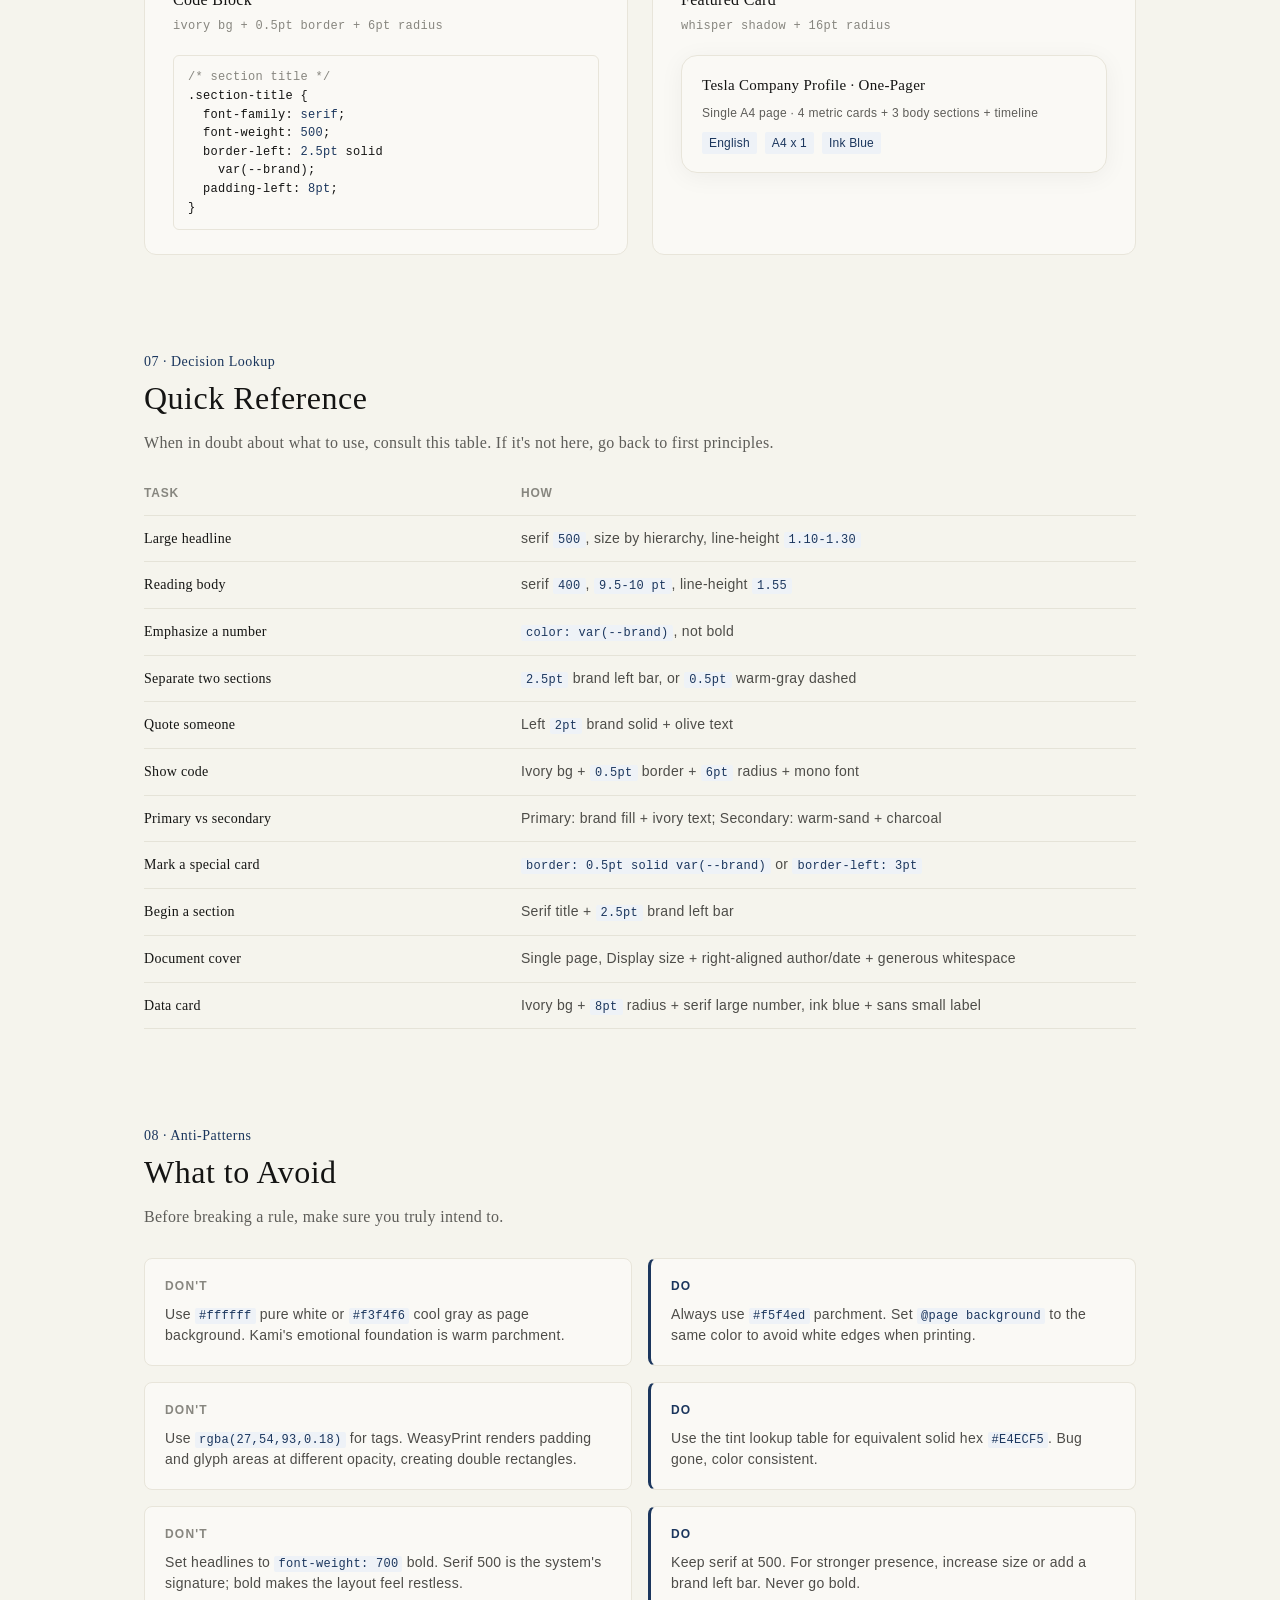
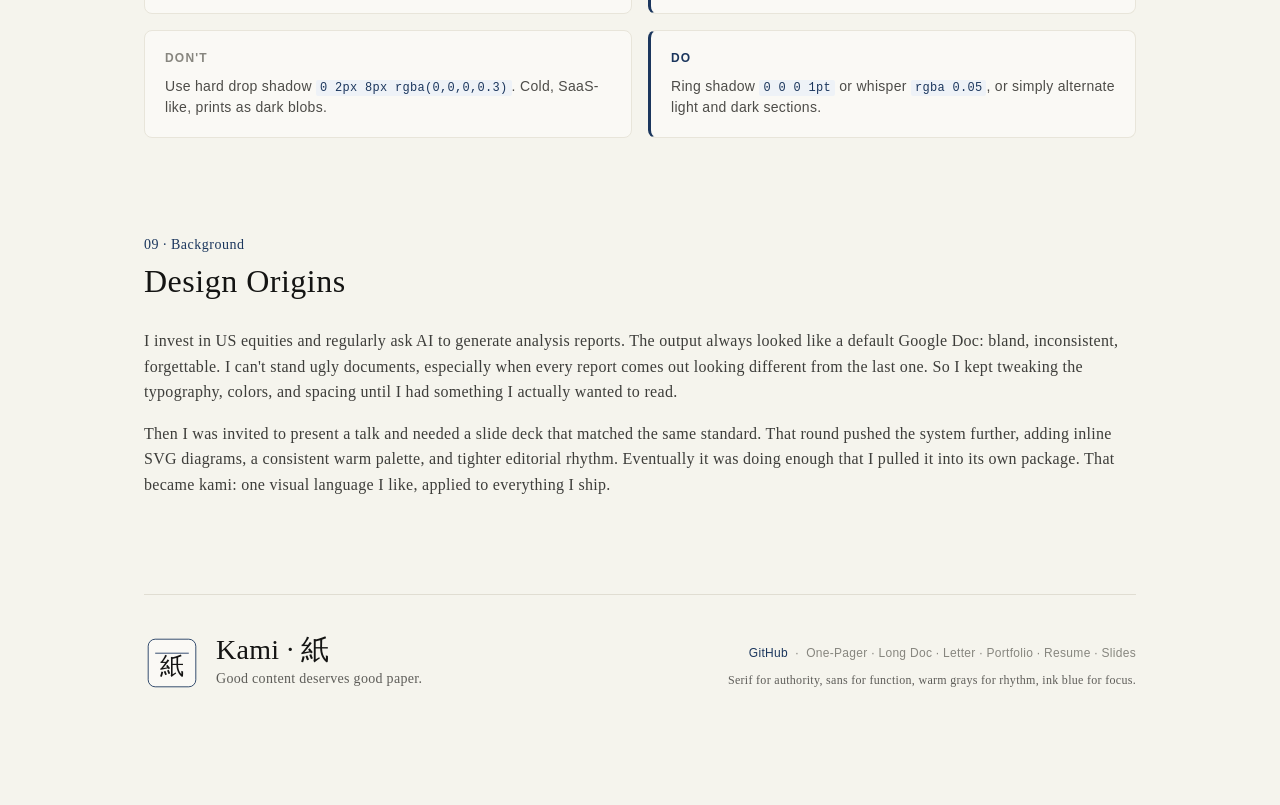
==== commit ac934b02: "fix: correct tint 0.22 to #D0DCE9, switch dash bullet to en-dash" ====
--- a/index-en.html
+++ b/index-en.html
@@ -3,8 +3,9 @@
 <head>
   <meta charset="utf-8">
   <title>Kami · Design System</title>
-  <meta name="viewport" content="width=1280">
+  <meta name="viewport" content="width=device-width, initial-scale=1">
   <meta name="description" content="Kami - warm parchment design system for professional documents. One accent color, serif-led hierarchy, editorial whitespace.">
+  <link rel="icon" href="https://gw.alipayobjects.com/zos/k/vl/logo.svg" type="image/svg+xml">
   <link rel="stylesheet" href="./styles.css">
 </head>
 <body>
@@ -13,20 +14,28 @@
 
   <!-- ============ HERO ============ -->
   <header class="hero">
-    <div>
-      <p class="eyebrow">Design System · v1.0 · April 2026</p>
-      <h1>Kami<span class="cn">紙</span></h1>
-      <p class="tagline">The paper your deliverables land on. One design language across six document types: warm parchment, a single ink-blue accent, serif-led hierarchy, editorial whitespace.</p>
-      <div style="margin-top:18px; display:flex; gap:10px;">
-        <a href="https://github.com/tw93/kami" class="btn btn-primary" style="text-decoration:none; font-size:12px;">GitHub</a>
-      </div>
-    </div>
-    <div class="meta">
-      <div><b>Canvas</b>&nbsp;&nbsp;#f5f4ed</div>
-      <div><b>Accent</b>&nbsp;&nbsp;#1B365D</div>
-      <div><b>Serif</b>&nbsp;&nbsp;Newsreader / TsangerJinKai</div>
-      <div><b>Sans</b>&nbsp;&nbsp;Inter / Source Han Sans</div>
-      <div style="margin-top:10px; color: var(--olive);">Six templates · One language</div>
+    <div class="eyebrow">
+      <span>Design System · v1.0<span class="eyebrow-date"> · 2026.04</span></span>
+      <span class="hero-links">
+        <a href="https://github.com/tw93/kami" target="_blank" rel="noopener" aria-label="GitHub">
+          <svg width="16" height="16" viewBox="0 0 16 16" fill="currentColor">
+            <path d="M8 0C3.58 0 0 3.58 0 8c0 3.54 2.29 6.53 5.47 7.59.4.07.55-.17.55-.38 0-.19-.01-.82-.01-1.49-2.01.37-2.53-.49-2.69-.94-.09-.23-.48-.94-.82-1.13-.28-.15-.68-.52-.01-.53.63-.01 1.08.58 1.23.82.72 1.21 1.87.87 2.33.66.07-.52.28-.87.51-1.07-1.78-.2-3.64-.89-3.64-3.95 0-.87.31-1.59.82-2.15-.08-.2-.36-1.02.08-2.12 0 0 .67-.21 2.2.82.64-.18 1.32-.27 2-.27.68 0 1.36.09 2 .27 1.53-1.04 2.2-.82 2.2-.82.44 1.1.16 1.92.08 2.12.51.56.82 1.27.82 2.15 0 3.07-1.87 3.75-3.65 3.95.29.25.54.73.54 1.48 0 1.07-.01 1.93-.01 2.2 0 .21.15.46.55.38A8.01 8.01 0 0016 8c0-4.42-3.58-8-8-8z"/>
+          </svg>
+        </a>
+        <a href="https://x.com/HiTw93" target="_blank" rel="noopener" aria-label="X">
+          <svg width="14" height="14" viewBox="0 0 24 24" fill="currentColor">
+            <path d="M18.244 2.25h3.308l-7.227 8.26 8.502 11.24H16.17l-5.214-6.817L4.99 21.75H1.68l7.73-8.835L1.254 2.25H8.08l4.713 6.231zm-1.161 17.52h1.833L7.084 4.126H5.117z"/>
+          </svg>
+        </a>
+      </span>
+    </div>
+    <h1>Kami<span class="cn">紙</span></h1>
+    <p class="tagline">Good content deserves good paper. One design language across six document types: warm parchment, ink-blue accent, serif-led hierarchy, editorial whitespace.</p>
+    <div class="hero-tokens">
+      <span><b>Canvas</b>#f5f4ed</span>
+      <span><b>Accent</b>#1B365D</span>
+      <span><b>Serif</b>Newsreader / TsangerJinKai</span>
+      <span><b>Sans</b>Inter / Source Han Sans</span>
     </div>
   </header>
 
@@ -34,27 +43,27 @@
   <section>
     <div class="section-head">
       <p class="section-num">00 · See it</p>
-      <h2 class="section-title">See it</h2>
+      <h2 class="section-title">Output Samples</h2>
       <p class="section-lede">Tell Claude what you need in plain language. It produces print-ready documents using kami's design language.</p>
     </div>
     <div class="demo-grid">
       <div class="demo-card">
-        <a href="assets/demos/demo-tesla.pdf"><img src="assets/demos/demo-tesla.png" alt="Tesla company one-pager"></a>
+        <a href="assets/demos/demo-tesla.pdf" target="_blank"><img src="assets/demos/demo-tesla.png" alt="Tesla company one-pager"></a>
         <p class="demo-title">One-Pager</p>
         <p class="demo-desc">Tesla company profile, single A4</p>
       </div>
       <div class="demo-card">
-        <a href="assets/demos/demo-agent-slides.pdf"><img src="assets/demos/demo-agent-slides-1.png" alt="Agent slides"></a>
+        <a href="assets/demos/demo-agent-slides.pdf" target="_blank"><img src="assets/demos/demo-agent-slides.png" alt="Agent slides"></a>
         <p class="demo-title">Slides</p>
         <p class="demo-desc">Agent keynote, 6 slides</p>
       </div>
       <div class="demo-card">
-        <a href="assets/demos/demo-musk-resume.pdf"><img src="assets/demos/demo-musk-resume.png" alt="Musk resume"></a>
+        <a href="assets/demos/demo-musk-resume.pdf" target="_blank"><img src="assets/demos/demo-musk-resume.png" alt="Musk resume"></a>
         <p class="demo-title">Resume</p>
         <p class="demo-desc">Founder CV, 2 pages strict</p>
       </div>
       <div class="demo-card">
-        <a href="assets/demos/demo-kaku.pdf"><img src="assets/demos/demo-kaku.png" alt="Kaku portfolio"></a>
+        <a href="assets/demos/demo-kaku.pdf" target="_blank"><img src="assets/demos/demo-kaku.png" alt="Kaku portfolio"></a>
         <p class="demo-title">Portfolio</p>
         <p class="demo-desc">Kaku terminal, 6 pages</p>
       </div>
@@ -64,9 +73,9 @@
   <!-- ============ 01 INSTALL ============ -->
   <section>
     <div class="section-head">
-      <p class="section-num">01 · Install</p>
-      <h2 class="section-title">Install</h2>
-      <p class="section-lede">Just tell Claude what you need: "build me a resume", "make a slide deck for my talk", "turn this into a polished PDF". The skill auto-triggers, no slash command needed.</p>
+      <p class="section-num">01 · Usage</p>
+      <h2 class="section-title">Install &amp; Invoke</h2>
+      <p class="section-lede">Just tell Claude what you need: "build me a resume", "make a one-pager for my startup", "design a slide deck for my talk". The skill auto-triggers, no slash command needed.</p>
     </div>
 <pre class="code"><span class="c"># Claude Code</span>
 npx skills add tw93/kami -a claude-code -g -y
@@ -98,7 +107,7 @@
   <section>
     <div class="section-head">
       <p class="section-num">03 · Color</p>
-      <h2 class="section-title">Color</h2>
+      <h2 class="section-title">Warm Restraint</h2>
       <p class="section-lede">One accent + warm neutrals + zero cool colors. Ink blue covers no more than <b>5%</b> of any page. Beyond that is clutter, not restraint.</p>
     </div>
 
@@ -112,7 +121,7 @@
 
     <h3 class="subhead">Brand</h3>
     <div class="swatches">
-      <div class="swatch brand"><div class="chip" style="background:#1B365D"></div><div class="info"><p class="name">Ink Blue</p><p class="role">Primary color · CTA · section underlines</p><span class="hex">#1B365D</span></div></div>
+      <div class="swatch brand"><div class="chip" style="background:#1B365D"></div><div class="info"><p class="name">Ink Blue</p><p class="role">Primary color · CTA · section left bar</p><span class="hex">#1B365D</span></div></div>
       <div class="swatch"><div class="chip" style="background:#2D5A8A"></div><div class="info"><p class="name">Ink Light</p><p class="role">Links on dark surfaces · lighter variant</p><span class="hex">#2D5A8A</span></div></div>
       <div class="swatch"><div class="chip" style="background:#30302e"></div><div class="info"><p class="name" style="color:var(--deep-dark)">Dark Surface</p><p class="role">Dark theme container · warm charcoal</p><span class="hex">#30302E</span></div></div>
       <div class="swatch"><div class="chip" style="background:#b53333"></div><div class="info"><p class="name">Error</p><p class="role">Error state, deep warm red</p><span class="hex">#B53333</span></div></div>
@@ -134,7 +143,7 @@
       <div class="tint"><span class="flag">&nbsp;</span><span class="sample" style="background:#EEF2F7">Tag sample</span><p class="opacity">0.08</p><span class="hex">#EEF2F7</span></div>
       <div class="tint"><span class="flag">&nbsp;</span><span class="sample" style="background:#E4ECF5">Tag sample</span><p class="opacity">0.14</p><span class="hex">#E4ECF5</span></div>
       <div class="tint default"><span class="flag">Default</span><span class="sample" style="background:#E4ECF5">Tag sample</span><p class="opacity">0.18</p><span class="hex">#E4ECF5</span></div>
-      <div class="tint"><span class="flag">&nbsp;</span><span class="sample" style="background:#D6E1EE">Tag sample</span><p class="opacity">0.22</p><span class="hex">#D6E1EE</span></div>
+      <div class="tint"><span class="flag">&nbsp;</span><span class="sample" style="background:#D0DCE9">Tag sample</span><p class="opacity">0.22</p><span class="hex">#D0DCE9</span></div>
       <div class="tint"><span class="flag">&nbsp;</span><span class="sample" style="background:#D6E1EE">Tag sample</span><p class="opacity">0.30</p><span class="hex">#D6E1EE</span></div>
     </div>
   </section>
@@ -143,7 +152,7 @@
   <section>
     <div class="section-head">
       <p class="section-num">04 · Typography</p>
-      <h2 class="section-title">Typography</h2>
+      <h2 class="section-title">Type System</h2>
       <p class="section-lede">Serif carries authority, sans carries function. Serif weight fixed at 500: single weight is the system's signature.</p>
     </div>
 
@@ -212,7 +221,7 @@
   <section>
     <div class="section-head">
       <p class="section-num">05 · Spacing &amp; Shape</p>
-      <h2 class="section-title">Spacing &amp; Shape</h2>
+      <h2 class="section-title">Rhythm &amp; Form</h2>
       <p class="section-lede">Base unit: 4pt. Denser layouts get smaller margins; more formal documents get larger ones.</p>
     </div>
 
@@ -260,7 +269,7 @@
   <section>
     <div class="section-head">
       <p class="section-num">06 · Components</p>
-      <h2 class="section-title">Components</h2>
+      <h2 class="section-title">Atomic Modules</h2>
       <p class="section-lede">A small, fixed set. Each answers a specific question.</p>
     </div>
 
@@ -299,7 +308,7 @@
       </div>
       <div class="comp">
         <h4>Section Title</h4>
-        <p class="hint">serif 500 + 1pt brand underline, signature style</p>
+        <p class="hint">serif 500 + 2.5pt brand left bar with breathing room</p>
         <div class="demo">
           <span class="sample-section-title">Selected Works · Projects</span>
         </div>
@@ -320,8 +329,9 @@
 .section-title {
   font-family: <span class="k">serif</span>;
   font-weight: <span class="k">500</span>;
-  border-bottom: <span class="k">1pt</span> solid
+  border-left: <span class="k">2.5pt</span> solid
     var(--brand);
+  padding-left: <span class="k">8pt</span>;
 }</pre>
       </div>
       <div class="comp">
@@ -344,7 +354,7 @@
   <section>
     <div class="section-head">
       <p class="section-num">07 · Decision Lookup</p>
-      <h2 class="section-title">Decision Lookup</h2>
+      <h2 class="section-title">Quick Reference</h2>
       <p class="section-lede">When in doubt about what to use, consult this table. If it's not here, go back to first principles.</p>
     </div>
     <table class="decision">
@@ -352,12 +362,12 @@
       <tr><td class="task">Large headline</td><td class="how">serif <code>500</code>, size by hierarchy, line-height <code>1.10-1.30</code></td></tr>
       <tr><td class="task">Reading body</td><td class="how">serif <code>400</code>, <code>9.5-10 pt</code>, line-height <code>1.55</code></td></tr>
       <tr><td class="task">Emphasize a number</td><td class="how"><code>color: var(--brand)</code>, not bold</td></tr>
-      <tr><td class="task">Separate two sections</td><td class="how"><code>1pt</code> brand border-bottom, or <code>0.5pt</code> warm-gray dashed</td></tr>
+      <tr><td class="task">Separate two sections</td><td class="how"><code>2.5pt</code> brand left bar, or <code>0.5pt</code> warm-gray dashed</td></tr>
       <tr><td class="task">Quote someone</td><td class="how">Left <code>2pt</code> brand solid + olive text</td></tr>
       <tr><td class="task">Show code</td><td class="how">Ivory bg + <code>0.5pt</code> border + <code>6pt</code> radius + mono font</td></tr>
       <tr><td class="task">Primary vs secondary</td><td class="how">Primary: brand fill + ivory text; Secondary: warm-sand + charcoal</td></tr>
       <tr><td class="task">Mark a special card</td><td class="how"><code>border: 0.5pt solid var(--brand)</code> or <code>border-left: 3pt</code></td></tr>
-      <tr><td class="task">Begin a section</td><td class="how">Serif title + <code>1pt</code> brand underline below</td></tr>
+      <tr><td class="task">Begin a section</td><td class="how">Serif title + <code>2.5pt</code> brand left bar</td></tr>
       <tr><td class="task">Document cover</td><td class="how">Single page, Display size + right-aligned author/date + generous whitespace</td></tr>
       <tr><td class="task">Data card</td><td class="how">Ivory bg + <code>8pt</code> radius + serif large number, ink blue + sans small label</td></tr>
     </table>
@@ -367,7 +377,7 @@
   <section>
     <div class="section-head">
       <p class="section-num">08 · Anti-Patterns</p>
-      <h2 class="section-title">Anti-Patterns</h2>
+      <h2 class="section-title">What to Avoid</h2>
       <p class="section-lede">Before breaking a rule, make sure you truly intend to.</p>
     </div>
 
@@ -394,7 +404,7 @@
       </div>
       <div class="yes">
         <h5>Do</h5>
-        <p>Keep serif at 500. For stronger presence, increase size or add a 1pt brand underline. Never go bold.</p>
+        <p>Keep serif at 500. For stronger presence, increase size or add a brand left bar. Never go bold.</p>
       </div>
       <div class="no">
         <h5>Don't</h5>
@@ -411,7 +421,7 @@
   <section>
     <div class="section-head">
       <p class="section-num">09 · Background</p>
-      <h2 class="section-title">Background</h2>
+      <h2 class="section-title">Design Origins</h2>
     </div>
     <div class="background-text">
       <p>I invest in US equities and regularly ask AI to generate analysis reports. The output always looked like a default Google Doc: bland, inconsistent, forgettable. I can't stand ugly documents, especially when every report comes out looking different from the last one. So I kept tweaking the typography, colors, and spacing until I had something I actually wanted to read.</p>
@@ -429,7 +439,7 @@
       </svg>
       <div>
         <p class="wm-name">Kami · 紙</p>
-        <p class="wm-sub">The paper your deliverables land on.</p>
+        <p class="wm-sub">Good content deserves good paper.</p>
       </div>
     </div>
     <div class="colophon">
@@ -441,5 +451,16 @@
   </footer>
 
 </main>
+<script>
+(function(){
+  var sw=document.querySelector('.lang-switch'),last=0;
+  window.addEventListener('scroll',function(){
+    var y=window.scrollY;
+    if(y>80&&y>last)sw.classList.add('hidden');
+    else sw.classList.remove('hidden');
+    last=y;
+  },{passive:true});
+})();
+</script>
 </body>
 </html>
--- a/styles.css
+++ b/styles.css
@@ -58,9 +58,9 @@
     --stone:        #87867f;
     --warm-silver:  #b0aea5;
 
-    --border-cream: #f0eee6;
-    --border-warm:  #e8e6dc;
-    --border-soft:  #efede4;
+    --border-cream: #e8e5da;
+    --border-warm:  #e0ddd2;
+    --border-soft:  #e5e3d8;
     --border-dark:  #30302e;
 
     --ring-warm:    #d1cfc5;
@@ -76,6 +76,7 @@
     position: fixed;
     top: 24px;
     right: 32px;
+    transition: opacity 0.3s, transform 0.3s;
     display: flex;
     gap: 0;
     z-index: 100;
@@ -88,7 +89,8 @@
     padding: 5px 10px;
     text-decoration: none;
     color: var(--olive);
-    border: 1px solid var(--border-warm);
+    border: 1px solid var(--border-soft);
+    cursor: pointer;
     background: var(--ivory);
     transition: background 0.15s, color 0.15s;
   }
@@ -102,6 +104,11 @@
   .lang-switch a:hover:not(.active) {
     background: var(--warm-sand);
     color: var(--near-black);
+  }
+  .lang-switch.hidden {
+    opacity: 0;
+    transform: translateY(-12px);
+    pointer-events: none;
   }
 
   /* Page transition */
@@ -130,6 +137,7 @@
     font-family: var(--sans);
     font-size: 14px;
     line-height: 1.55;
+    letter-spacing: 0.3px;
     -webkit-font-smoothing: antialiased;
     -moz-osx-font-smoothing: grayscale;
   }
@@ -143,15 +151,32 @@
 
   /* ---------- Hero ---------- */
   .hero {
-    display: grid;
-    grid-template-columns: 1fr auto;
-    align-items: end;
-    gap: 40px;
     padding-bottom: 40px;
-    border-bottom: 1px solid var(--brand);
-    margin-bottom: 64px;
+    border-bottom: 1px solid var(--border-warm);
+    margin-bottom: 48px;
+  }
+  .hero-tokens {
+    display: flex;
+    gap: 20px;
+    flex-wrap: wrap;
+    margin-top: 18px;
+  }
+  .hero-tokens span {
+    display: flex;
+    gap: 6px;
+    font-size: 13px;
+    color: var(--stone);
+    font-variant-numeric: tabular-nums;
+  }
+  .hero-tokens b {
+    color: var(--charcoal);
+    font-weight: 500;
   }
   .eyebrow {
+    display: flex;
+    justify-content: flex-start;
+    align-items: center;
+    gap: 8px;
     font-family: var(--sans);
     font-size: 12px;
     font-weight: 600;
@@ -160,6 +185,20 @@
     color: var(--stone);
     margin: 0 0 18px;
   }
+  .hero-links {
+    display: flex;
+    gap: 10px;
+    align-items: center;
+  }
+  .hero-links a {
+    color: var(--stone);
+    display: flex;
+    align-items: center;
+    transition: color 0.15s;
+  }
+  .hero-links a:hover {
+    color: var(--charcoal);
+  }
   .hero h1 {
     font-family: var(--serif);
     font-weight: 500;
@@ -171,7 +210,7 @@
   }
   .hero h1 .cn {
     display: inline-block;
-    margin-left: 10px;
+    margin-left: 16px;
     color: var(--brand);
   }
   .hero .tagline {
@@ -181,19 +220,10 @@
     line-height: 1.35;
     color: var(--olive);
     margin: 0;
-    max-width: 560px;
-  }
-  .hero .meta {
-    text-align: right;
-    font-size: 12px;
-    line-height: 1.6;
-    color: var(--stone);
-    font-variant-numeric: tabular-nums;
-  }
-  .hero .meta b { color: var(--charcoal); font-weight: 500; }
+  }
 
   /* ---------- Section ---------- */
-  section { margin-bottom: 88px; }
+  section { margin-bottom: 96px; }
   .section-head { margin-bottom: 28px; }
   .section-num {
     font-family: var(--serif);
@@ -211,6 +241,7 @@
     color: var(--near-black);
     margin: 0;
     display: inline-block;
+    letter-spacing: 0.5px;
   }
   .section-lede {
     font-family: var(--serif);
@@ -218,7 +249,6 @@
     font-size: 16px;
     line-height: 1.55;
     color: var(--olive);
-    max-width: 720px;
     margin: 14px 0 0;
   }
 
@@ -228,7 +258,6 @@
     font-size: 24px;
     line-height: 1.45;
     color: var(--near-black);
-    max-width: 820px;
     margin: 0 0 28px;
     font-weight: 500;
   }
@@ -244,17 +273,17 @@
     display: grid;
     grid-template-columns: repeat(2, 1fr);
     gap: 0;
-    border-top: 1px solid var(--border-warm);
+    border-top: 1px solid var(--border-soft);
   }
   .rules li {
     display: grid;
     grid-template-columns: 36px 1fr;
     gap: 14px;
     padding: 18px 24px 18px 0;
-    border-bottom: 1px solid var(--border-warm);
+    border-bottom: 1px solid var(--border-soft);
     align-items: baseline;
   }
-  .rules li:nth-child(odd) { padding-right: 32px; border-right: 1px solid var(--border-warm); padding-left: 0; }
+  .rules li:nth-child(odd) { padding-right: 32px; border-right: 1px solid var(--border-soft); padding-left: 0; }
   .rules li:nth-child(even) { padding-left: 32px; }
   .rules .n {
     font-family: var(--serif);
@@ -382,14 +411,14 @@
     grid-template-columns: 180px 1fr 160px;
     column-gap: 40px;
     row-gap: 0;
-    border-top: 1px solid var(--border-warm);
+    border-top: 1px solid var(--border-soft);
   }
   .type-row {
     display: contents;
   }
   .type-row > * {
     padding: 22px 0;
-    border-bottom: 1px solid var(--border-warm);
+    border-bottom: 1px solid var(--border-soft);
     align-self: baseline;
   }
   .type-label {
@@ -505,7 +534,7 @@
   .space-table th, .space-table td {
     text-align: left;
     padding: 14px 16px 14px 0;
-    border-bottom: 1px solid var(--border-warm);
+    border-bottom: 1px solid var(--border-soft);
     font-size: 14px;
     color: var(--charcoal);
     vertical-align: middle;
@@ -595,7 +624,7 @@
     font-weight: 500;
     padding: 8px 14px;
     border-radius: 8px;
-    cursor: default;
+    cursor: pointer;
     user-select: none;
     letter-spacing: 0.1px;
   }
@@ -672,9 +701,19 @@
     font-weight: 500;
     font-size: 18px;
     color: var(--near-black);
-    border-bottom: 1px solid var(--brand);
-    padding-bottom: 2px;
     display: inline-block;
+    position: relative;
+    padding-left: 12px;
+  }
+  .sample-section-title::before {
+    content: "";
+    position: absolute;
+    left: 0;
+    top: 1px;
+    bottom: 1px;
+    width: 3px;
+    background: var(--brand);
+    border-radius: 2px;
   }
 
   /* Code block */
@@ -703,9 +742,9 @@
     line-height: 1.55;
     color: var(--charcoal);
   }
-  ul.dash li { position: relative; padding-left: 18px; }
+  ul.dash li { position: relative; padding-left: 14px; }
   ul.dash li::before {
-    content: "-";
+    content: "\2013";
     position: absolute;
     left: 0;
     color: var(--brand);
@@ -751,7 +790,7 @@
   }
   .decision th, .decision td {
     padding: 12px 16px 12px 0;
-    border-bottom: 1px solid var(--border-warm);
+    border-bottom: 1px solid var(--border-soft);
     text-align: left;
     vertical-align: top;
   }
@@ -785,6 +824,7 @@
     display: grid;
     grid-template-columns: repeat(4, 1fr);
     gap: 20px;
+    align-items: start;
   }
   .demo-card a img {
     width: 100%;
@@ -800,19 +840,19 @@
     font-size: 14px;
     font-weight: 500;
     color: var(--near-black);
-    margin-top: 10px;
+    margin: 10px 0 0;
   }
   .demo-card .demo-desc {
     font-size: 12px;
     color: var(--olive);
-    margin-top: 2px;
+    margin: 2px 0 0;
   }
 
   /* Background text */
   .background-text {
-    max-width: 720px;
-    font-size: 14px;
-    line-height: 1.65;
+    font-family: var(--serif);
+    font-size: 16px;
+    line-height: 1.6;
     color: var(--dark-warm);
   }
   .background-text p {
@@ -902,4 +942,62 @@
     background: #EEF2F7;
     padding: 1px 4px;
     border-radius: 2px;
-  }+  }
+
+@media (max-width: 768px) {
+  /* Container + spacing */
+  .page { padding: 48px 20px 64px; }
+  section { margin-bottom: 56px; }
+  .section-head { margin-bottom: 20px; }
+
+  /* Typography scale */
+  .hero h1 { font-size: 40px; letter-spacing: -0.5px; margin-bottom: 10px; }
+  .hero h1 .cn { margin-left: 8px; }
+  .hero .tagline { font-size: 17px; }
+  .hero-tokens { gap: 14px; margin-top: 14px; }
+  .section-title { font-size: 24px; }
+  .manifesto { font-size: 19px; line-height: 1.5; }
+  .subhead { font-size: 16px; margin: 28px 0 12px; }
+
+  /* Grids: single column */
+  .demo-grid { grid-template-columns: repeat(2, 1fr); gap: 14px; }
+  .demo-card { min-width: 0; }
+  .demo-card .demo-desc { overflow-wrap: break-word; word-break: break-word; }
+  .swatches { grid-template-columns: repeat(2, 1fr) !important; gap: 10px; }
+  .tint-strip { grid-template-columns: repeat(3, 1fr); gap: 8px; }
+  .rules { grid-template-columns: 1fr; }
+  .rules li:nth-child(odd) { padding-right: 0; border-right: none; }
+  .rules li:nth-child(even) { padding-left: 0; }
+  .type-grid { grid-template-columns: 1fr; row-gap: 0; }
+  .type-row { display: block; padding: 16px 0; border-bottom: 1px solid var(--border-soft); }
+  .type-row > * { border-bottom: none; padding: 4px 0; }
+  .family-grid { grid-template-columns: 1fr; }
+  .comp-grid { grid-template-columns: 1fr; }
+  .shadow-row { grid-template-columns: 1fr; }
+  .anti { grid-template-columns: 1fr; }
+
+  /* Table: hide bar column */
+  .space-table td.bar { display: none; }
+
+  /* Type samples */
+  .type-sample.display { font-size: 36px; }
+  .family .glyph { font-size: 48px; }
+  .family .glyph.mono { font-size: 40px; }
+
+  /* Footer */
+  .footer { flex-direction: column; align-items: flex-start; gap: 24px; }
+  .footer .colophon { text-align: left; max-width: 100%; }
+  .footer .mark .wm-name { font-size: 22px; }
+
+  /* Lang switch + eyebrow */
+  .lang-switch { top: 16px; right: 16px; }
+  .eyebrow { justify-content: flex-start; gap: 8px; }
+  .eyebrow-date { display: none; }
+  .hero-tokens { display: none; }
+
+  /* Misc */
+  .hero { padding-bottom: 32px; margin-bottom: 36px; }
+  .comp { padding: 20px 16px 16px; }
+  .family { padding: 20px 16px 16px; }
+  .radius .box { width: 56px; height: 56px; }
+}
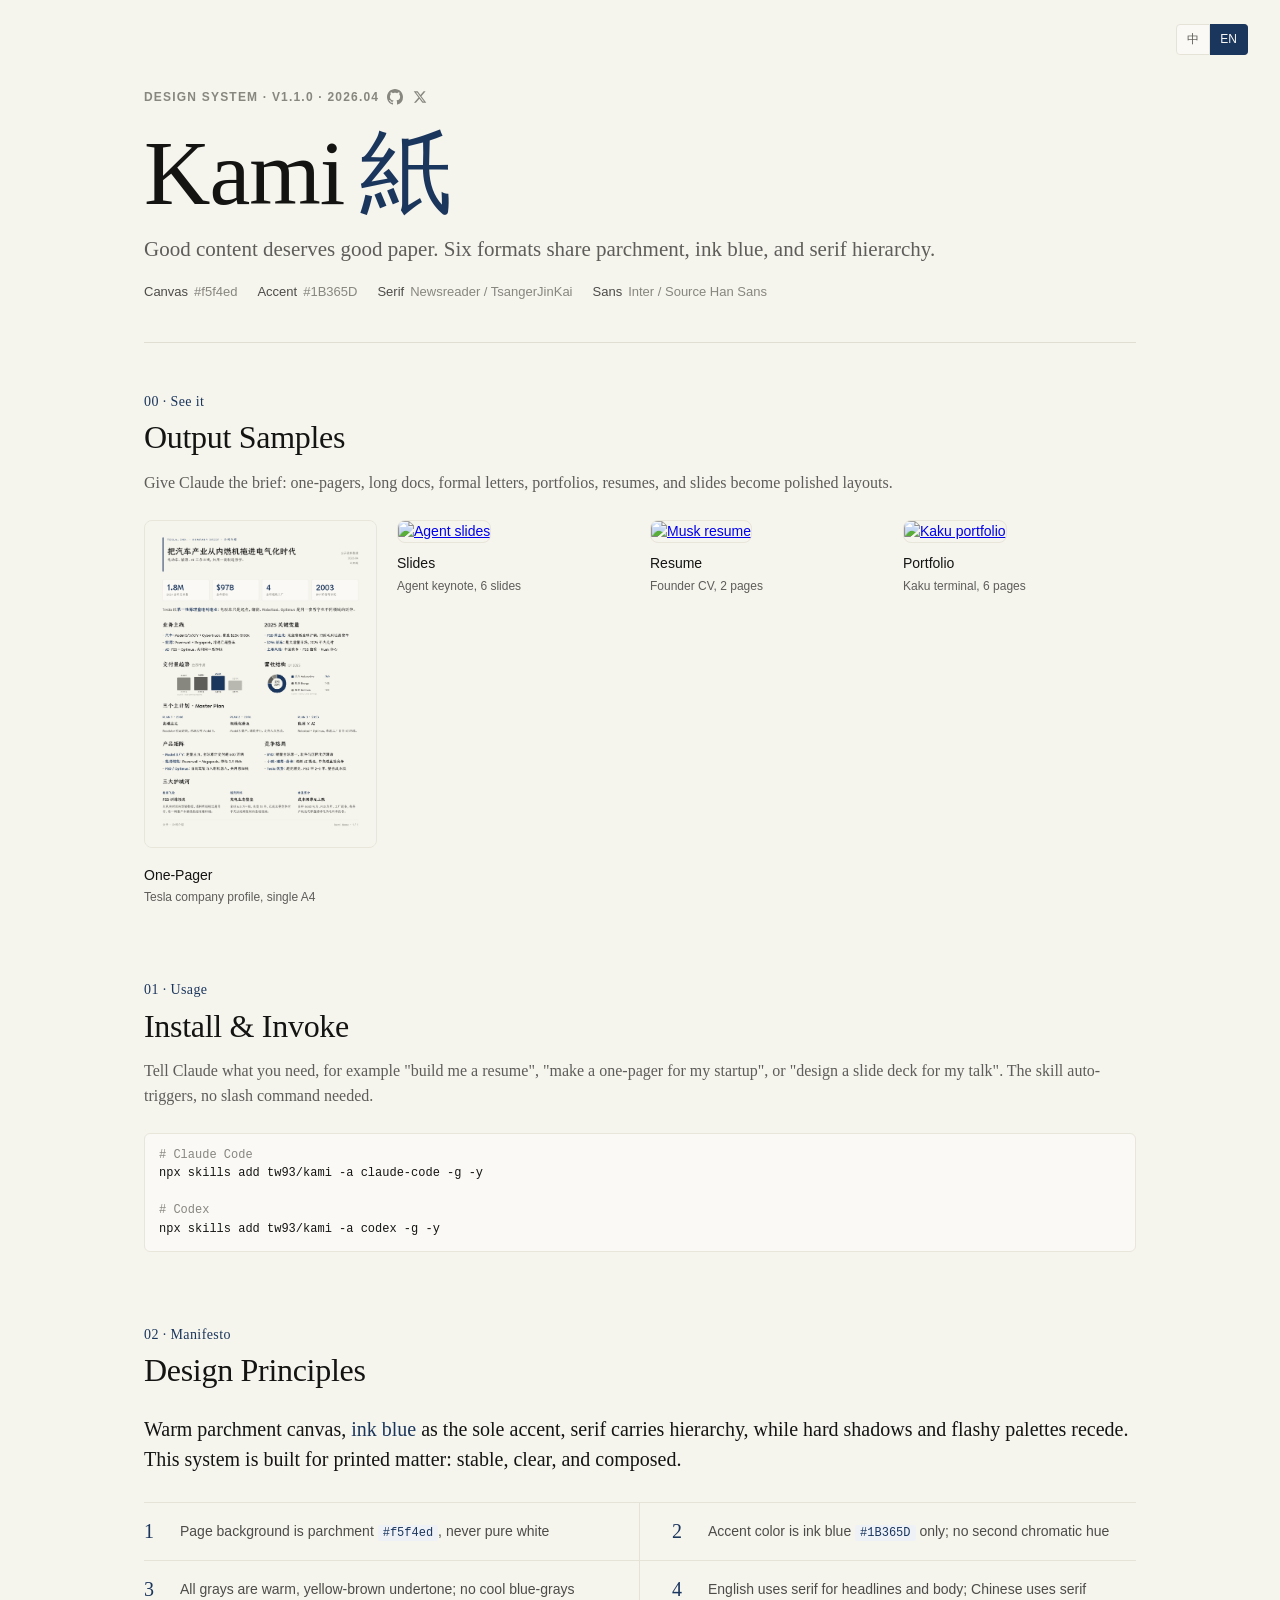
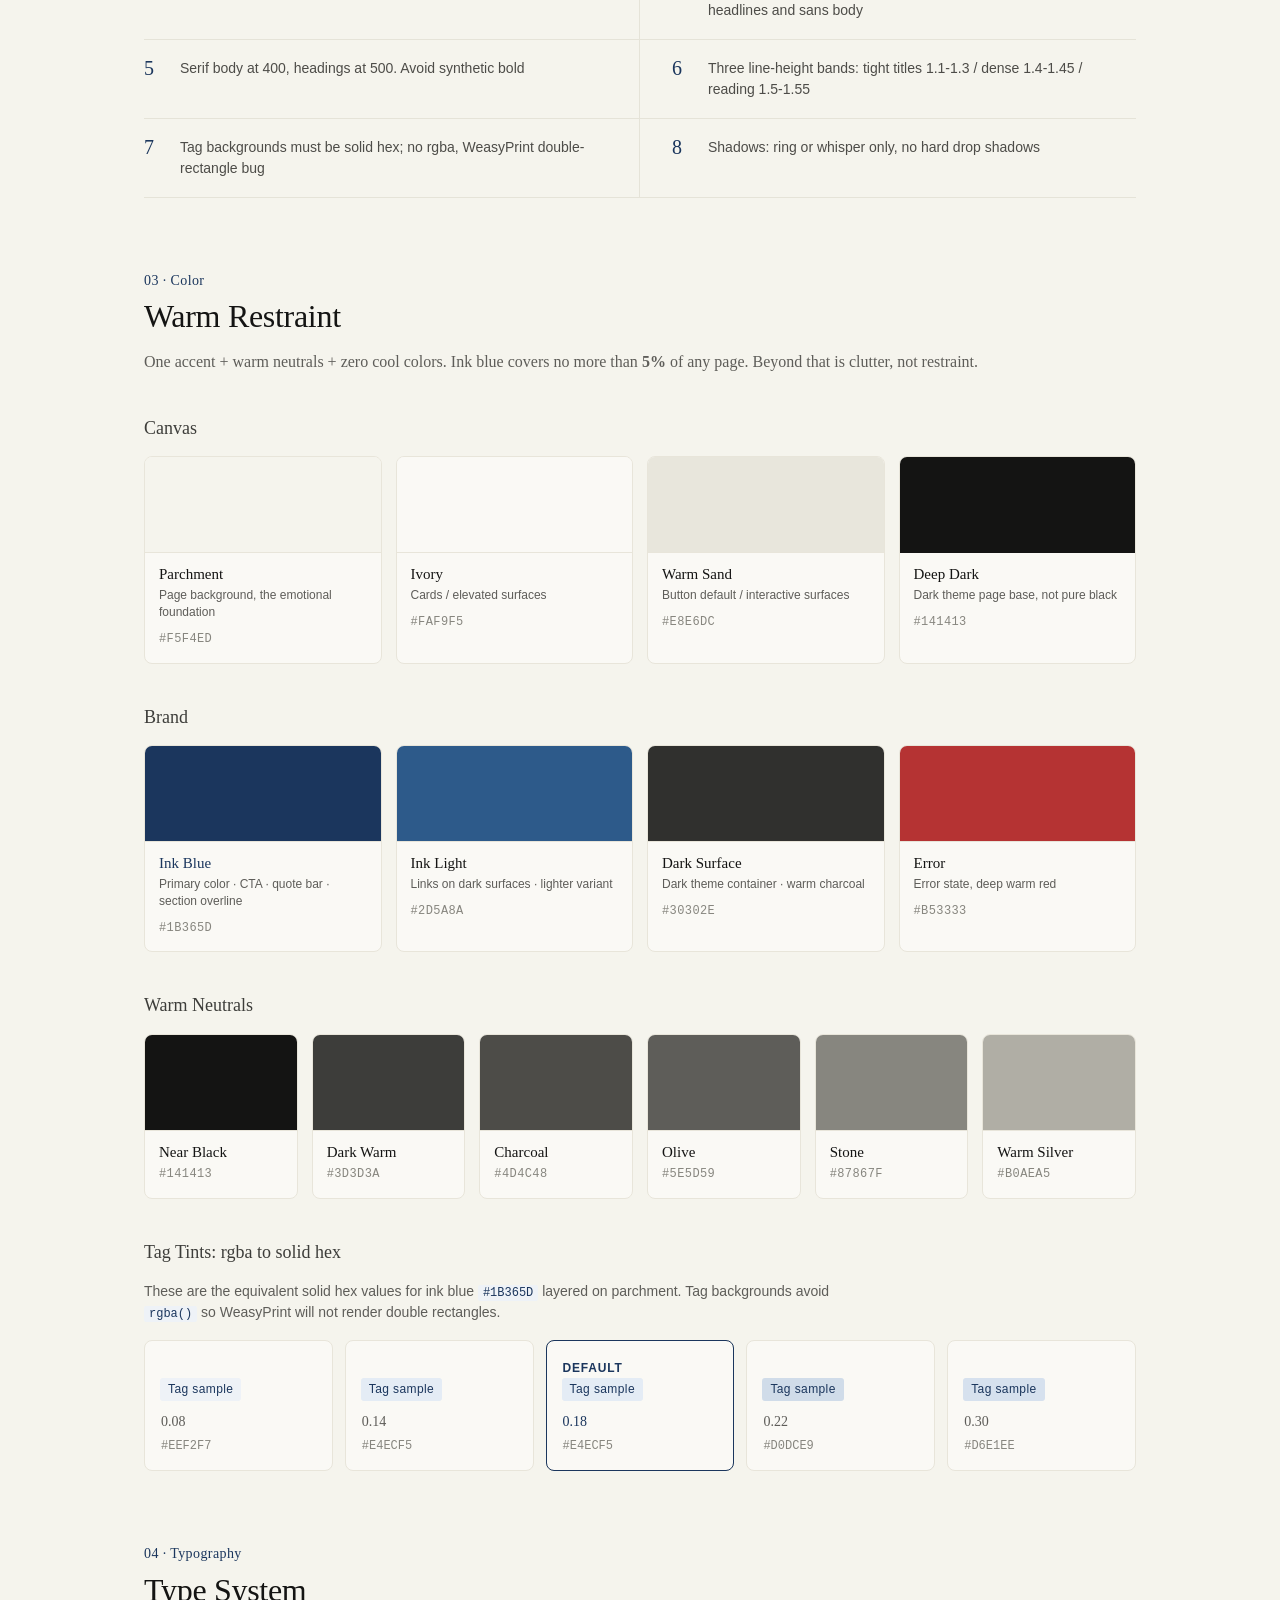
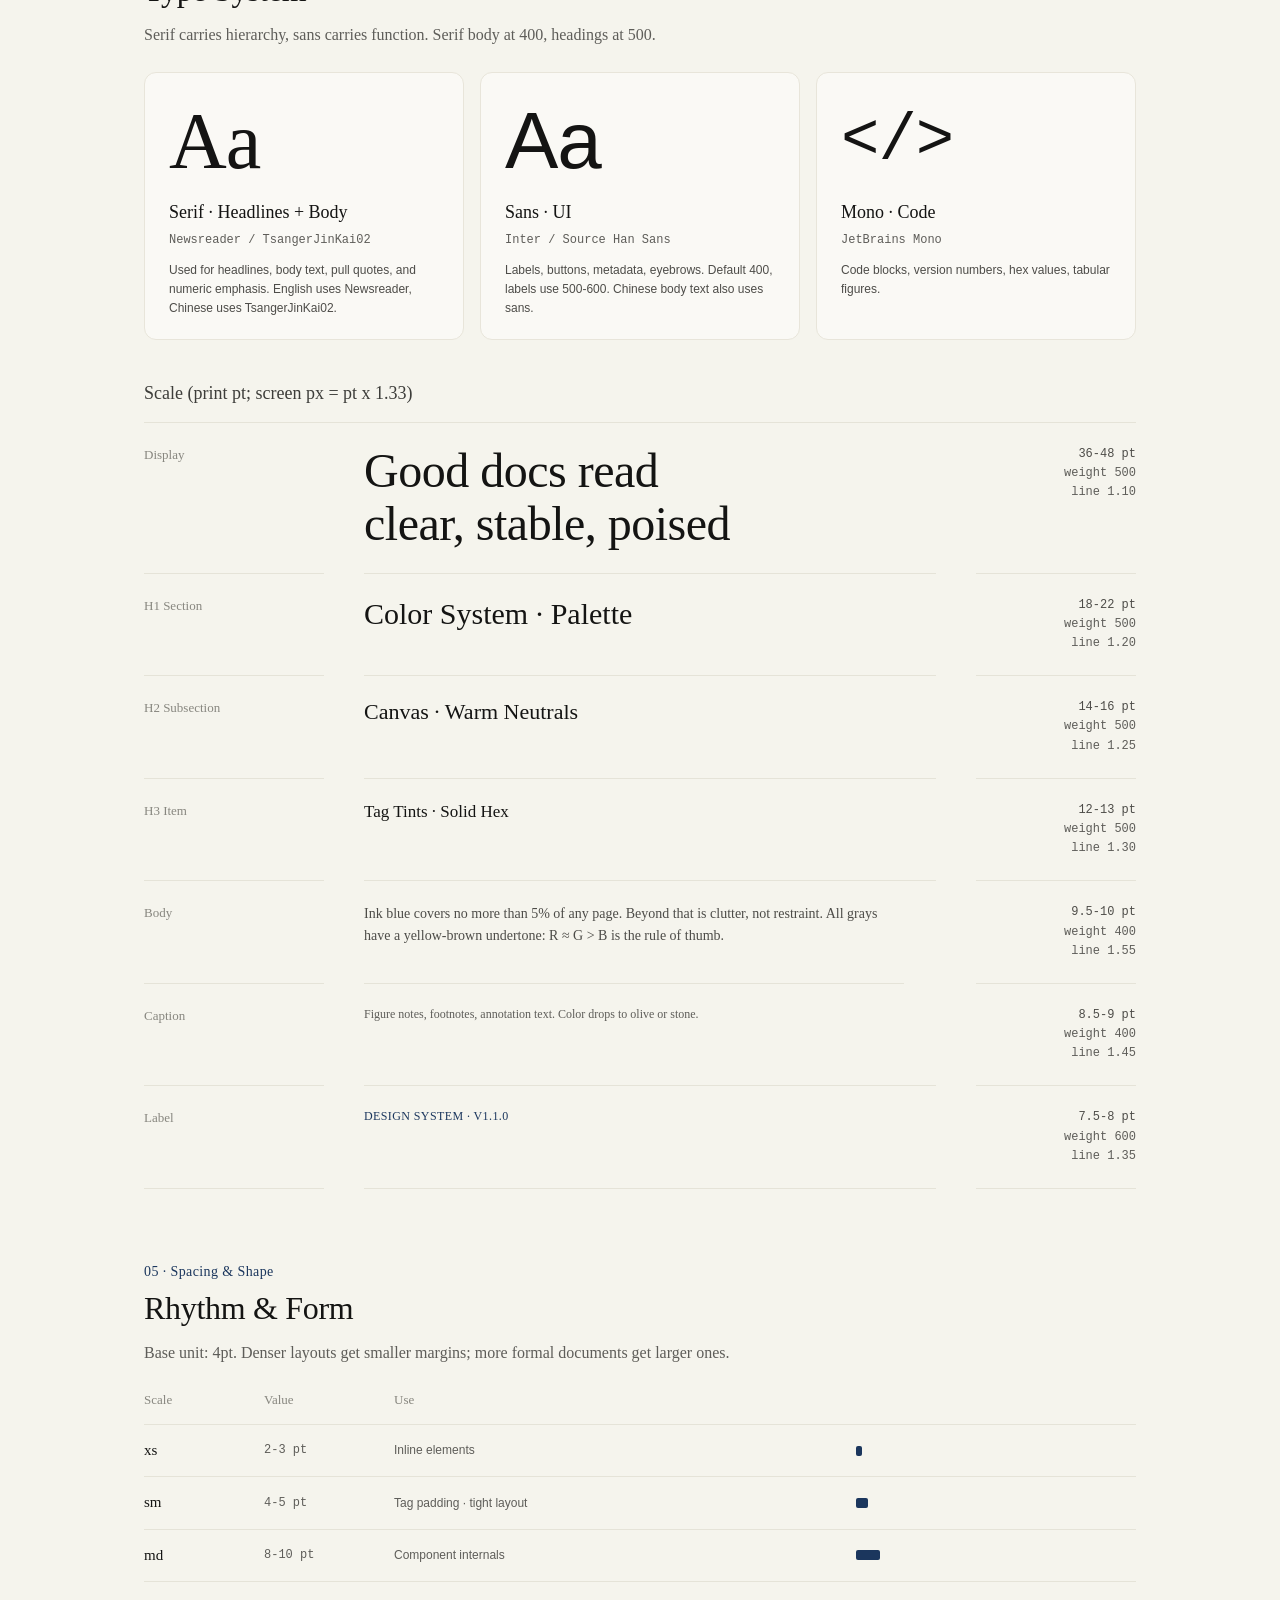
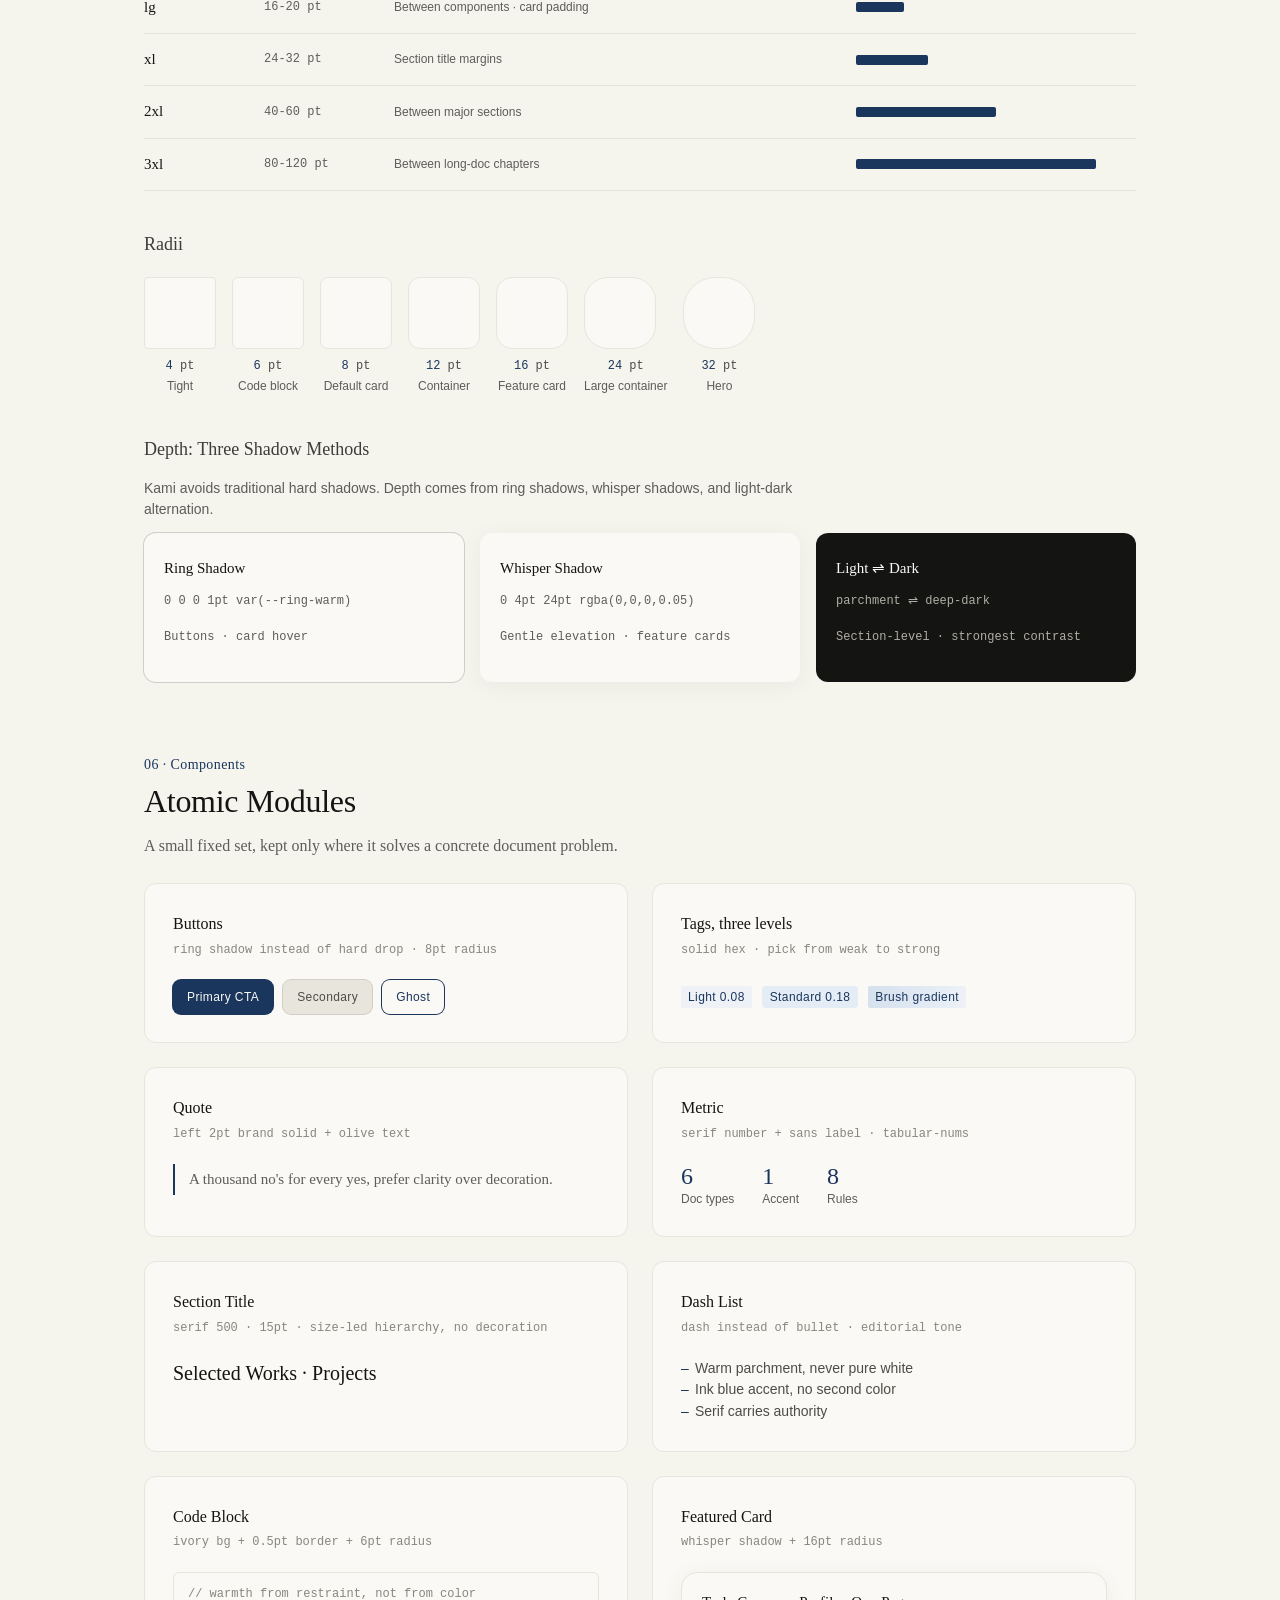
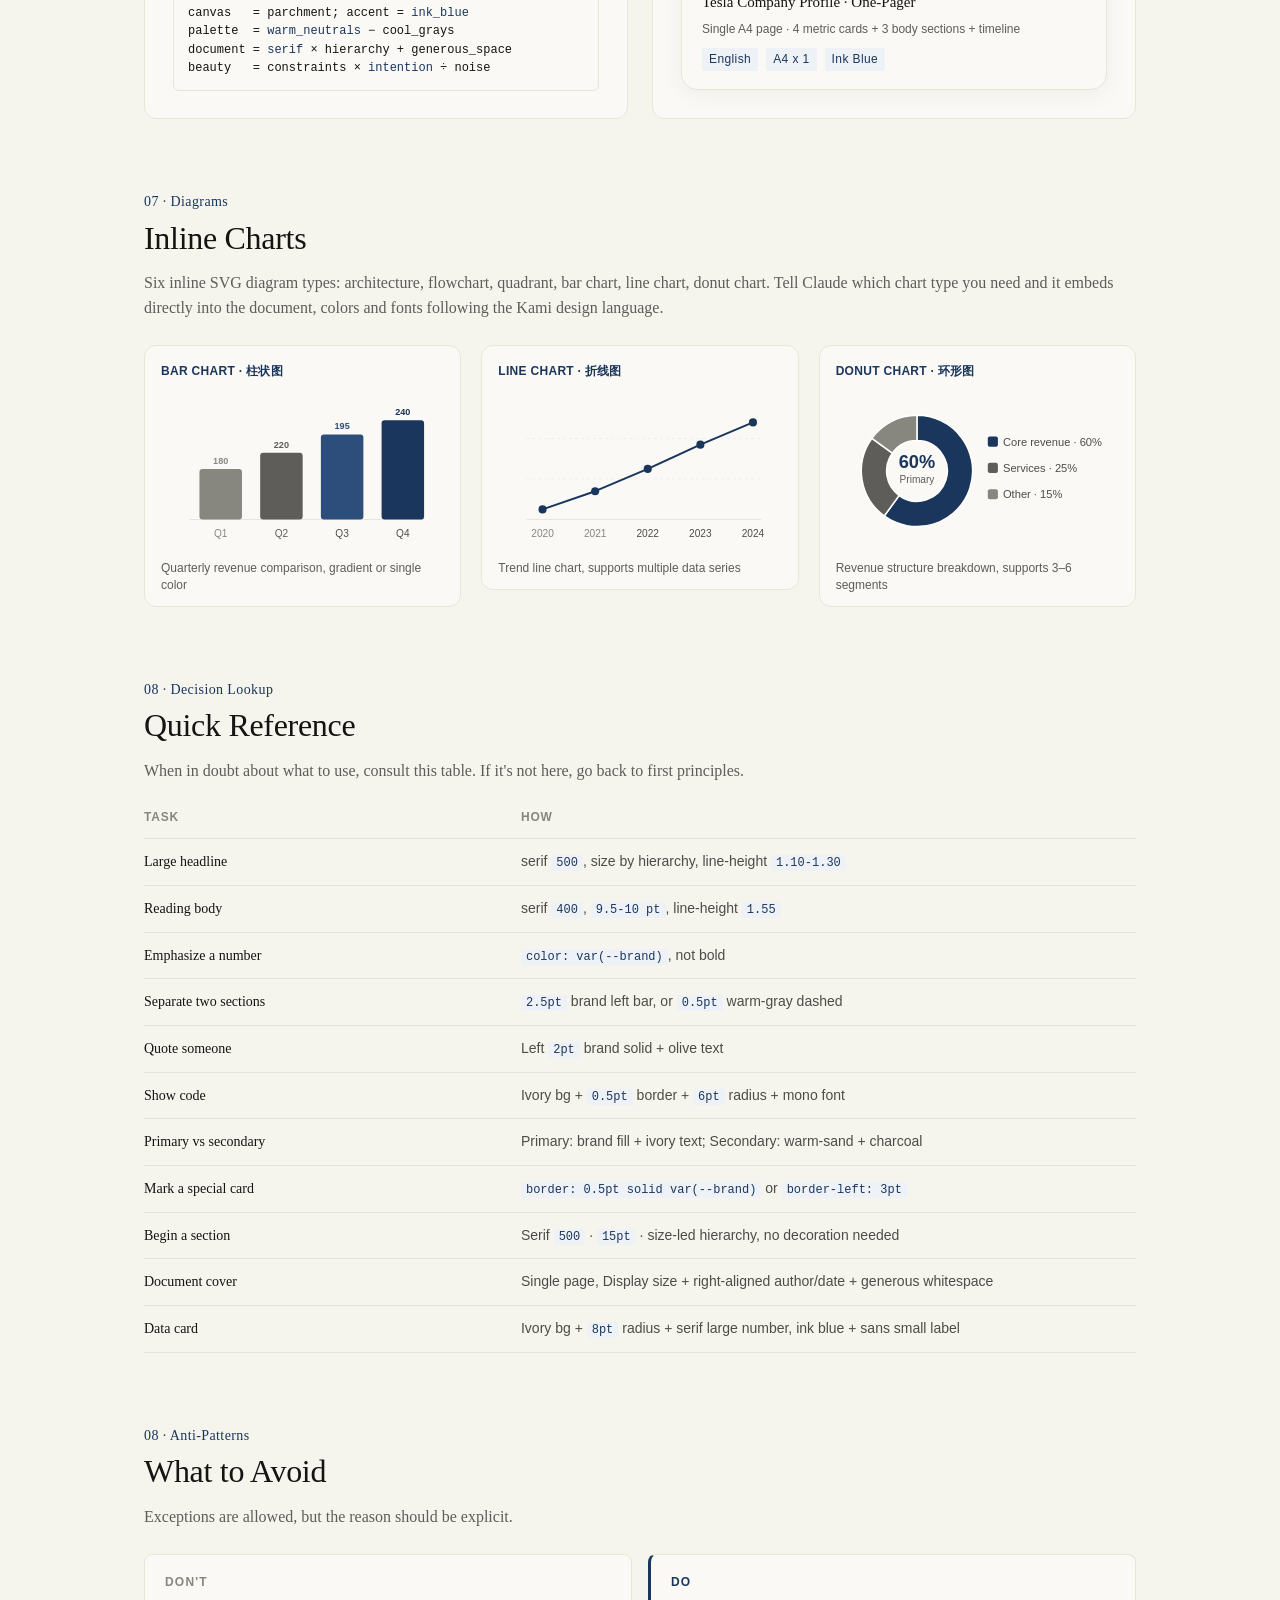
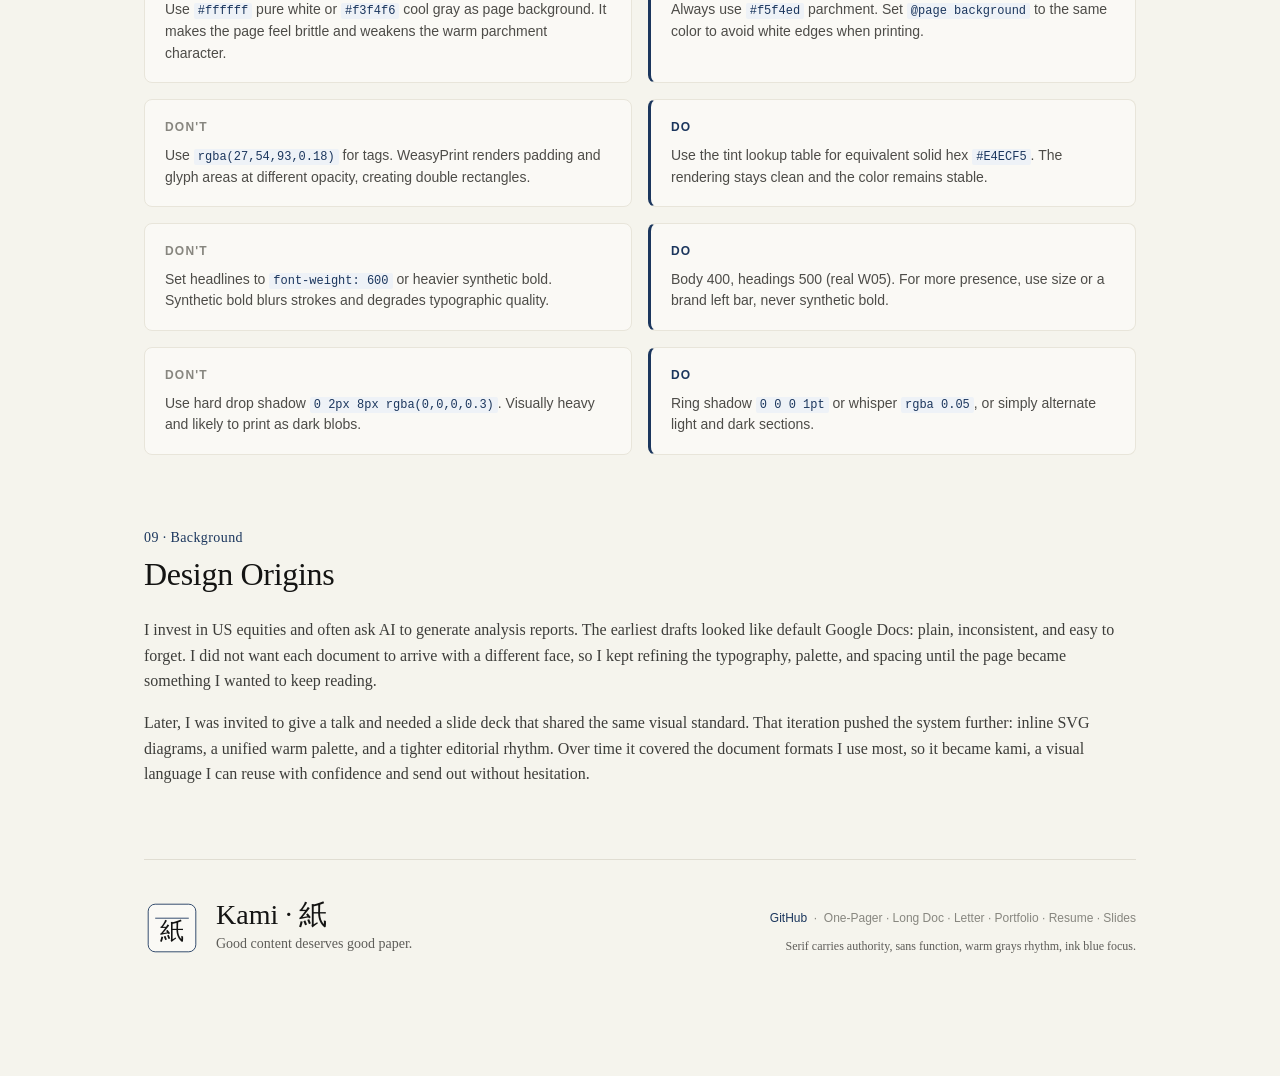
==== commit 7a5a8a32: "feat: add inline SVG diagram templates and polish Tesla demo layout - Add bar-chart, line-chart, don" ====
--- a/index-en.html
+++ b/index-en.html
@@ -4,7 +4,7 @@
   <meta charset="utf-8">
   <title>Kami · Design System</title>
   <meta name="viewport" content="width=device-width, initial-scale=1">
-  <meta name="description" content="Kami - warm parchment design system for professional documents. One accent color, serif-led hierarchy, editorial whitespace.">
+  <meta name="description" content="Kami - a warm parchment design system for professional documents, shaped by one accent color, serif-led hierarchy, and editorial whitespace.">
   <link rel="icon" href="https://gw.alipayobjects.com/zos/k/vl/logo.svg" type="image/svg+xml">
   <link rel="stylesheet" href="./styles.css">
 </head>
@@ -15,7 +15,7 @@
   <!-- ============ HERO ============ -->
   <header class="hero">
     <div class="eyebrow">
-      <span>Design System · v1.0<span class="eyebrow-date"> · 2026.04</span></span>
+      <span>Design System · v1.1.0<span class="eyebrow-date"> · 2026.04</span></span>
       <span class="hero-links">
         <a href="https://github.com/tw93/kami" target="_blank" rel="noopener" aria-label="GitHub">
           <svg width="16" height="16" viewBox="0 0 16 16" fill="currentColor">
@@ -30,7 +30,7 @@
       </span>
     </div>
     <h1>Kami<span class="cn">紙</span></h1>
-    <p class="tagline">Good content deserves good paper. One design language across six document types: warm parchment, ink-blue accent, serif-led hierarchy, editorial whitespace.</p>
+    <p class="tagline">Good content deserves good paper. Six formats share parchment, ink blue, and serif hierarchy.</p>
     <div class="hero-tokens">
       <span><b>Canvas</b>#f5f4ed</span>
       <span><b>Accent</b>#1B365D</span>
@@ -44,7 +44,7 @@
     <div class="section-head">
       <p class="section-num">00 · See it</p>
       <h2 class="section-title">Output Samples</h2>
-      <p class="section-lede">Tell Claude what you need in plain language. It produces print-ready documents using kami's design language.</p>
+      <p class="section-lede">Give Claude the brief: one-pagers, long docs, formal letters, portfolios, resumes, and slides become polished layouts.</p>
     </div>
     <div class="demo-grid">
       <div class="demo-card">
@@ -60,7 +60,7 @@
       <div class="demo-card">
         <a href="assets/demos/demo-musk-resume.pdf" target="_blank"><img src="assets/demos/demo-musk-resume.png" alt="Musk resume"></a>
         <p class="demo-title">Resume</p>
-        <p class="demo-desc">Founder CV, 2 pages strict</p>
+        <p class="demo-desc">Founder CV, 2 pages</p>
       </div>
       <div class="demo-card">
         <a href="assets/demos/demo-kaku.pdf" target="_blank"><img src="assets/demos/demo-kaku.png" alt="Kaku portfolio"></a>
@@ -75,7 +75,7 @@
     <div class="section-head">
       <p class="section-num">01 · Usage</p>
       <h2 class="section-title">Install &amp; Invoke</h2>
-      <p class="section-lede">Just tell Claude what you need: "build me a resume", "make a one-pager for my startup", "design a slide deck for my talk". The skill auto-triggers, no slash command needed.</p>
+      <p class="section-lede">Tell Claude what you need, for example "build me a resume", "make a one-pager for my startup", or "design a slide deck for my talk". The skill auto-triggers, no slash command needed.</p>
     </div>
 <pre class="code"><span class="c"># Claude Code</span>
 npx skills add tw93/kami -a claude-code -g -y
@@ -88,16 +88,16 @@
   <section>
     <div class="section-head">
       <p class="section-num">02 · Manifesto</p>
-      <h2 class="section-title">Design Manifesto</h2>
-    </div>
-    <p class="manifesto">Warm parchment canvas, <em>ink blue</em> as the sole accent, serif carries authority, no hard shadows or flashy palettes. This is not a UI framework; it is an aesthetic constraint system for printed matter. It believes: quality documents read like literature, not dashboards.</p>
+      <h2 class="section-title">Design Principles</h2>
+    </div>
+    <p class="manifesto">Warm parchment canvas, <em>ink blue</em> as the sole accent, serif carries hierarchy, while hard shadows and flashy palettes recede. This system is built for printed matter: stable, clear, and composed.</p>
     <ol class="rules">
       <li><span class="n">1</span><p>Page background is parchment <code>#f5f4ed</code>, never pure white</p></li>
       <li><span class="n">2</span><p>Accent color is ink blue <code>#1B365D</code> only; no second chromatic hue</p></li>
       <li><span class="n">3</span><p>All grays are warm, yellow-brown undertone; no cool blue-grays</p></li>
-      <li><span class="n">4</span><p>English: serif for headlines and body. Chinese: serif headlines, sans body</p></li>
-      <li><span class="n">5</span><p>Serif weight fixed at 500, never bold. Single weight is part of the design language</p></li>
-      <li><span class="n">6</span><p>Three line-height bands: tight titles 1.1-1.3 / dense 1.4-1.45 / reading 1.5-1.55. Never 1.6+</p></li>
+      <li><span class="n">4</span><p>English uses serif for headlines and body; Chinese uses serif headlines and sans body</p></li>
+      <li><span class="n">5</span><p>Serif body at 400, headings at 500. Avoid synthetic bold</p></li>
+      <li><span class="n">6</span><p>Three line-height bands: tight titles 1.1-1.3 / dense 1.4-1.45 / reading 1.5-1.55</p></li>
       <li><span class="n">7</span><p>Tag backgrounds must be solid hex; no rgba, WeasyPrint double-rectangle bug</p></li>
       <li><span class="n">8</span><p>Shadows: ring or whisper only, no hard drop shadows</p></li>
     </ol>
@@ -121,7 +121,7 @@
 
     <h3 class="subhead">Brand</h3>
     <div class="swatches">
-      <div class="swatch brand"><div class="chip" style="background:#1B365D"></div><div class="info"><p class="name">Ink Blue</p><p class="role">Primary color · CTA · section left bar</p><span class="hex">#1B365D</span></div></div>
+      <div class="swatch brand"><div class="chip" style="background:#1B365D"></div><div class="info"><p class="name">Ink Blue</p><p class="role">Primary color · CTA · quote bar · section overline</p><span class="hex">#1B365D</span></div></div>
       <div class="swatch"><div class="chip" style="background:#2D5A8A"></div><div class="info"><p class="name">Ink Light</p><p class="role">Links on dark surfaces · lighter variant</p><span class="hex">#2D5A8A</span></div></div>
       <div class="swatch"><div class="chip" style="background:#30302e"></div><div class="info"><p class="name" style="color:var(--deep-dark)">Dark Surface</p><p class="role">Dark theme container · warm charcoal</p><span class="hex">#30302E</span></div></div>
       <div class="swatch"><div class="chip" style="background:#b53333"></div><div class="info"><p class="name">Error</p><p class="role">Error state, deep warm red</p><span class="hex">#B53333</span></div></div>
@@ -138,7 +138,7 @@
     </div>
 
     <h3 class="subhead">Tag Tints: rgba to solid hex</h3>
-    <p style="font-size:14px; color: var(--olive); max-width: 720px; margin: 0 0 16px; line-height: 1.55;">Ink Blue <code style="font-family:var(--mono);font-size:12px;background:#EEF2F7;color:var(--brand);padding:1px 5px;border-radius:2px">#1B365D</code> layered on parchment as equivalent solid hex. <b style="color:var(--brand);font-weight:500">Never</b> use <code style="font-family:var(--mono);font-size:12px;background:#EEF2F7;color:var(--brand);padding:1px 5px;border-radius:2px">rgba()</code>: WeasyPrint double-rectangle bug.</p>
+    <p style="font-size:14px; color: var(--olive); max-width: 720px; margin: 0 0 16px; line-height: 1.55;">These are the equivalent solid hex values for ink blue <code style="font-family:var(--mono);font-size:12px;background:#EEF2F7;color:var(--brand);padding:1px 5px;border-radius:2px">#1B365D</code> layered on parchment. Tag backgrounds avoid <code style="font-family:var(--mono);font-size:12px;background:#EEF2F7;color:var(--brand);padding:1px 5px;border-radius:2px">rgba()</code> so WeasyPrint will not render double rectangles.</p>
     <div class="tint-strip">
       <div class="tint"><span class="flag">&nbsp;</span><span class="sample" style="background:#EEF2F7">Tag sample</span><p class="opacity">0.08</p><span class="hex">#EEF2F7</span></div>
       <div class="tint"><span class="flag">&nbsp;</span><span class="sample" style="background:#E4ECF5">Tag sample</span><p class="opacity">0.14</p><span class="hex">#E4ECF5</span></div>
@@ -153,7 +153,7 @@
     <div class="section-head">
       <p class="section-num">04 · Typography</p>
       <h2 class="section-title">Type System</h2>
-      <p class="section-lede">Serif carries authority, sans carries function. Serif weight fixed at 500: single weight is the system's signature.</p>
+      <p class="section-lede">Serif carries hierarchy, sans carries function. Serif body at 400, headings at 500.</p>
     </div>
 
     <div class="family-grid">
@@ -161,7 +161,7 @@
         <p class="glyph">Aa</p>
         <p class="role">Serif · Headlines + Body</p>
         <p class="name">Newsreader / TsangerJinKai02</p>
-        <p class="use">All headlines, body text, pull quotes, and numeric emphasis. Fixed weight 500 for headlines, 400 for body. English uses Newsreader; Chinese uses TsangerJinKai02.</p>
+        <p class="use">Used for headlines, body text, pull quotes, and numeric emphasis. English uses Newsreader, Chinese uses TsangerJinKai02.</p>
       </div>
       <div class="family sans">
         <p class="glyph">Aa</p>
@@ -181,7 +181,7 @@
     <div class="type-grid">
       <div class="type-row">
         <div class="type-label">Display</div>
-        <div class="type-sample display">Quality documents read<br>like literature</div>
+        <div class="type-sample display">Good docs read<br>clear, stable, poised</div>
         <div class="type-specs"><b>36-48 pt</b><br>weight 500<br>line 1.10</div>
       </div>
       <div class="type-row">
@@ -211,7 +211,7 @@
       </div>
       <div class="type-row">
         <div class="type-label">Label</div>
-        <div class="type-sample label">Design System · v1.0</div>
+        <div class="type-sample label">Design System · v1.1.0</div>
         <div class="type-specs"><b>7.5-8 pt</b><br>weight 600<br>line 1.35</div>
       </div>
     </div>
@@ -248,19 +248,19 @@
     </div>
 
     <h3 class="subhead">Depth: Three Shadow Methods</h3>
-    <p style="font-size:14px; color: var(--olive); max-width: 720px; margin: 0 0 12px; line-height: 1.55;">Kami avoids traditional hard shadows. Depth is created through ring shadow / whisper shadow / light-dark alternation.</p>
+    <p style="font-size:14px; color: var(--olive); max-width: 720px; margin: 0 0 12px; line-height: 1.55;">Kami avoids traditional hard shadows. Depth comes from ring shadows, whisper shadows, and light-dark alternation.</p>
     <div class="shadow-row">
       <div class="shadow-demo sd-ring">
         <p class="t">Ring Shadow</p>
-        <p class="s">box-shadow: 0 0 0 1pt var(--ring-warm)<br>&nbsp;<br>Buttons · card hover</p>
+        <p class="s">0 0 0 1pt var(--ring-warm)<br>&nbsp;<br>Buttons · card hover</p>
       </div>
       <div class="shadow-demo sd-whisper">
         <p class="t">Whisper Shadow</p>
         <p class="s">0 4pt 24pt rgba(0,0,0,0.05)<br>&nbsp;<br>Gentle elevation · feature cards</p>
       </div>
       <div class="shadow-demo sd-alt">
-        <p class="t">Light / Dark</p>
-        <p class="s">parchment / deep-dark<br>&nbsp;<br>Section-level · most dramatic</p>
+        <p class="t">Light ⇌ Dark</p>
+        <p class="s">parchment ⇌ deep-dark<br>&nbsp;<br>Section-level · strongest contrast</p>
       </div>
     </div>
   </section>
@@ -270,7 +270,7 @@
     <div class="section-head">
       <p class="section-num">06 · Components</p>
       <h2 class="section-title">Atomic Modules</h2>
-      <p class="section-lede">A small, fixed set. Each answers a specific question.</p>
+      <p class="section-lede">A small fixed set, kept only where it solves a concrete document problem.</p>
     </div>
 
     <div class="comp-grid">
@@ -295,7 +295,7 @@
       <div class="comp">
         <h4>Quote</h4>
         <p class="hint">left 2pt brand solid + olive text</p>
-        <blockquote class="quote">A thousand no's for every yes. Prefer clarity over decoration.</blockquote>
+        <blockquote class="quote">A thousand no's for every yes, prefer clarity over decoration.</blockquote>
       </div>
       <div class="comp">
         <h4>Metric</h4>
@@ -308,14 +308,14 @@
       </div>
       <div class="comp">
         <h4>Section Title</h4>
-        <p class="hint">serif 500 + 2.5pt brand left bar with breathing room</p>
+        <p class="hint">serif 500 · 15pt · size-led hierarchy, no decoration</p>
         <div class="demo">
           <span class="sample-section-title">Selected Works · Projects</span>
         </div>
       </div>
       <div class="comp">
         <h4>Dash List</h4>
-        <p class="hint">dash instead of bullet · more literary</p>
+        <p class="hint">dash instead of bullet · editorial tone</p>
         <ul class="dash demo">
           <li>Warm parchment, never pure white</li>
           <li>Ink blue accent, no second color</li>
@@ -325,14 +325,11 @@
       <div class="comp">
         <h4>Code Block</h4>
         <p class="hint">ivory bg + 0.5pt border + 6pt radius</p>
-<pre class="code"><span class="c">/* section title */</span>
-.section-title {
-  font-family: <span class="k">serif</span>;
-  font-weight: <span class="k">500</span>;
-  border-left: <span class="k">2.5pt</span> solid
-    var(--brand);
-  padding-left: <span class="k">8pt</span>;
-}</pre>
+<pre class="code"><span class="c">// warmth from restraint, not from color</span>
+canvas   = parchment; accent = <span class="k">ink_blue</span>
+palette  = <span class="k">warm_neutrals</span> − cool_grays
+document = <span class="k">serif</span> × hierarchy + generous_space
+beauty   = constraints × <span class="k">intention</span> ÷ noise</pre>
       </div>
       <div class="comp">
         <h4>Featured Card</h4>
@@ -350,10 +347,77 @@
     </div>
   </section>
 
+  <!-- ============ 07 DIAGRAMS ============ -->
+  <section>
+    <div class="section-head">
+      <p class="section-num">07 · Diagrams</p>
+      <h2 class="section-title">Inline Charts</h2>
+      <p class="section-lede">Six inline SVG diagram types: architecture, flowchart, quadrant, bar chart, line chart, donut chart. Tell Claude which chart type you need and it embeds directly into the document, colors and fonts following the Kami design language.</p>
+    </div>
+    <div class="chart-showcase">
+      <div class="chart-card">
+        <div class="chart-label">Bar Chart · 柱状图</div>
+        <svg viewBox="0 0 280 160" xmlns="http://www.w3.org/2000/svg">
+          <line x1="28" y1="128" x2="260" y2="128" stroke="#e8e6dc" stroke-width="1"/>
+          <rect x="38" y="78" width="42" height="50" rx="3" fill="#87867f"/>
+          <rect x="98" y="62" width="42" height="66" rx="3" fill="#5e5d59"/>
+          <rect x="158" y="44" width="42" height="84" rx="3" fill="#2d4e7a"/>
+          <rect x="218" y="30" width="42" height="98" rx="3" fill="#1B365D"/>
+          <text x="59" y="145" text-anchor="middle" font-size="10" font-family="Inter,Arial,sans-serif" fill="#87867f">Q1</text>
+          <text x="119" y="145" text-anchor="middle" font-size="10" font-family="Inter,Arial,sans-serif" fill="#5e5d59">Q2</text>
+          <text x="179" y="145" text-anchor="middle" font-size="10" font-family="Inter,Arial,sans-serif" fill="#4d4c48">Q3</text>
+          <text x="239" y="145" text-anchor="middle" font-size="10" font-family="Inter,Arial,sans-serif" fill="#4d4c48">Q4</text>
+          <text x="59" y="73" text-anchor="middle" font-size="9" font-weight="600" font-family="Inter,Arial,sans-serif" fill="#87867f">180</text>
+          <text x="119" y="57" text-anchor="middle" font-size="9" font-weight="600" font-family="Inter,Arial,sans-serif" fill="#5e5d59">220</text>
+          <text x="179" y="39" text-anchor="middle" font-size="9" font-weight="600" font-family="Inter,Arial,sans-serif" fill="#2d4e7a">195</text>
+          <text x="239" y="25" text-anchor="middle" font-size="9" font-weight="600" font-family="Inter,Arial,sans-serif" fill="#1B365D">240</text>
+        </svg>
+        <p class="chart-caption">Quarterly revenue comparison, gradient or single color</p>
+      </div>
+      <div class="chart-card">
+        <div class="chart-label">Line Chart · 折线图</div>
+        <svg viewBox="0 0 280 160" xmlns="http://www.w3.org/2000/svg">
+          <line x1="28" y1="128" x2="260" y2="128" stroke="#e8e6dc" stroke-width="1"/>
+          <line x1="28" y1="88" x2="260" y2="88" stroke="#e8e6dc" stroke-width="0.5" stroke-dasharray="3,3"/>
+          <line x1="28" y1="48" x2="260" y2="48" stroke="#e8e6dc" stroke-width="0.5" stroke-dasharray="3,3"/>
+          <polyline points="44,118 96,100 148,78 200,54 252,32" fill="none" stroke="#1B365D" stroke-width="2" stroke-linejoin="round"/>
+          <circle cx="44" cy="118" r="4" fill="#1B365D"/>
+          <circle cx="96" cy="100" r="4" fill="#1B365D"/>
+          <circle cx="148" cy="78" r="4" fill="#1B365D"/>
+          <circle cx="200" cy="54" r="4" fill="#1B365D"/>
+          <circle cx="252" cy="32" r="4" fill="#1B365D"/>
+          <text x="44" y="145" text-anchor="middle" font-size="10" font-family="Inter,Arial,sans-serif" fill="#87867f">2020</text>
+          <text x="96" y="145" text-anchor="middle" font-size="10" font-family="Inter,Arial,sans-serif" fill="#87867f">2021</text>
+          <text x="148" y="145" text-anchor="middle" font-size="10" font-family="Inter,Arial,sans-serif" fill="#4d4c48">2022</text>
+          <text x="200" y="145" text-anchor="middle" font-size="10" font-family="Inter,Arial,sans-serif" fill="#4d4c48">2023</text>
+          <text x="252" y="145" text-anchor="middle" font-size="10" font-family="Inter,Arial,sans-serif" fill="#4d4c48">2024</text>
+        </svg>
+        <p class="chart-caption">Trend line chart, supports multiple data series</p>
+      </div>
+      <div class="chart-card">
+        <div class="chart-label">Donut Chart · 环形图</div>
+        <svg viewBox="0 0 280 160" xmlns="http://www.w3.org/2000/svg">
+          <path d="M 80,25 A 55,55 0 1,1 47.7,124.5 L 62.4,104.3 A 30,30 0 1,0 80,50 Z" fill="#1B365D" stroke="white" stroke-width="1.5"/>
+          <path d="M 47.7,124.5 A 55,55 0 0,1 35.5,47.7 L 55.7,62.4 A 30,30 0 0,0 62.4,104.3 Z" fill="#5e5d59" stroke="white" stroke-width="1.5"/>
+          <path d="M 35.5,47.7 A 55,55 0 0,1 80,25 L 80,50 A 30,30 0 0,0 55.7,62.4 Z" fill="#87867f" stroke="white" stroke-width="1.5"/>
+          <text x="80" y="77" text-anchor="middle" font-size="18" font-weight="600" font-family="Inter,Arial,sans-serif" fill="#1B365D">60%</text>
+          <text x="80" y="92" text-anchor="middle" font-size="10" font-family="Inter,Arial,sans-serif" fill="#5e5d59">Primary</text>
+          <rect x="150" y="46" width="10" height="10" rx="2" fill="#1B365D"/>
+          <text x="165" y="55" font-size="11" font-family="Inter,Arial,sans-serif" fill="#4d4c48">Core revenue · 60%</text>
+          <rect x="150" y="72" width="10" height="10" rx="2" fill="#5e5d59"/>
+          <text x="165" y="81" font-size="11" font-family="Inter,Arial,sans-serif" fill="#4d4c48">Services · 25%</text>
+          <rect x="150" y="98" width="10" height="10" rx="2" fill="#87867f"/>
+          <text x="165" y="107" font-size="11" font-family="Inter,Arial,sans-serif" fill="#4d4c48">Other · 15%</text>
+        </svg>
+        <p class="chart-caption">Revenue structure breakdown, supports 3–6 segments</p>
+      </div>
+    </div>
+  </section>
+
   <!-- ============ 07 DECISION TABLE ============ -->
   <section>
     <div class="section-head">
-      <p class="section-num">07 · Decision Lookup</p>
+      <p class="section-num">08 · Decision Lookup</p>
       <h2 class="section-title">Quick Reference</h2>
       <p class="section-lede">When in doubt about what to use, consult this table. If it's not here, go back to first principles.</p>
     </div>
@@ -367,7 +431,7 @@
       <tr><td class="task">Show code</td><td class="how">Ivory bg + <code>0.5pt</code> border + <code>6pt</code> radius + mono font</td></tr>
       <tr><td class="task">Primary vs secondary</td><td class="how">Primary: brand fill + ivory text; Secondary: warm-sand + charcoal</td></tr>
       <tr><td class="task">Mark a special card</td><td class="how"><code>border: 0.5pt solid var(--brand)</code> or <code>border-left: 3pt</code></td></tr>
-      <tr><td class="task">Begin a section</td><td class="how">Serif title + <code>2.5pt</code> brand left bar</td></tr>
+      <tr><td class="task">Begin a section</td><td class="how">Serif <code>500</code> · <code>15pt</code> · size-led hierarchy, no decoration needed</td></tr>
       <tr><td class="task">Document cover</td><td class="how">Single page, Display size + right-aligned author/date + generous whitespace</td></tr>
       <tr><td class="task">Data card</td><td class="how">Ivory bg + <code>8pt</code> radius + serif large number, ink blue + sans small label</td></tr>
     </table>
@@ -378,13 +442,13 @@
     <div class="section-head">
       <p class="section-num">08 · Anti-Patterns</p>
       <h2 class="section-title">What to Avoid</h2>
-      <p class="section-lede">Before breaking a rule, make sure you truly intend to.</p>
+      <p class="section-lede">Exceptions are allowed, but the reason should be explicit.</p>
     </div>
 
     <div class="anti">
       <div class="no">
         <h5>Don't</h5>
-        <p>Use <code>#ffffff</code> pure white or <code>#f3f4f6</code> cool gray as page background. Kami's emotional foundation is warm parchment.</p>
+        <p>Use <code>#ffffff</code> pure white or <code>#f3f4f6</code> cool gray as page background. It makes the page feel brittle and weakens the warm parchment character.</p>
       </div>
       <div class="yes">
         <h5>Do</h5>
@@ -396,19 +460,19 @@
       </div>
       <div class="yes">
         <h5>Do</h5>
-        <p>Use the tint lookup table for equivalent solid hex <code>#E4ECF5</code>. Bug gone, color consistent.</p>
+        <p>Use the tint lookup table for equivalent solid hex <code>#E4ECF5</code>. The rendering stays clean and the color remains stable.</p>
       </div>
       <div class="no">
         <h5>Don't</h5>
-        <p>Set headlines to <code>font-weight: 700</code> bold. Serif 500 is the system's signature; bold makes the layout feel restless.</p>
+        <p>Set headlines to <code>font-weight: 600</code> or heavier synthetic bold. Synthetic bold blurs strokes and degrades typographic quality.</p>
       </div>
       <div class="yes">
         <h5>Do</h5>
-        <p>Keep serif at 500. For stronger presence, increase size or add a brand left bar. Never go bold.</p>
+        <p>Body 400, headings 500 (real W05). For more presence, use size or a brand left bar, never synthetic bold.</p>
       </div>
       <div class="no">
         <h5>Don't</h5>
-        <p>Use hard drop shadow <code>0 2px 8px rgba(0,0,0,0.3)</code>. Cold, SaaS-like, prints as dark blobs.</p>
+        <p>Use hard drop shadow <code>0 2px 8px rgba(0,0,0,0.3)</code>. Visually heavy and likely to print as dark blobs.</p>
       </div>
       <div class="yes">
         <h5>Do</h5>
@@ -424,8 +488,8 @@
       <h2 class="section-title">Design Origins</h2>
     </div>
     <div class="background-text">
-      <p>I invest in US equities and regularly ask AI to generate analysis reports. The output always looked like a default Google Doc: bland, inconsistent, forgettable. I can't stand ugly documents, especially when every report comes out looking different from the last one. So I kept tweaking the typography, colors, and spacing until I had something I actually wanted to read.</p>
-      <p>Then I was invited to present a talk and needed a slide deck that matched the same standard. That round pushed the system further, adding inline SVG diagrams, a consistent warm palette, and tighter editorial rhythm. Eventually it was doing enough that I pulled it into its own package. That became kami: one visual language I like, applied to everything I ship.</p>
+      <p>I invest in US equities and often ask AI to generate analysis reports. The earliest drafts looked like default Google Docs: plain, inconsistent, and easy to forget. I did not want each document to arrive with a different face, so I kept refining the typography, palette, and spacing until the page became something I wanted to keep reading.</p>
+      <p>Later, I was invited to give a talk and needed a slide deck that shared the same visual standard. That iteration pushed the system further: inline SVG diagrams, a unified warm palette, and a tighter editorial rhythm. Over time it covered the document formats I use most, so it became kami, a visual language I can reuse with confidence and send out without hesitation.</p>
     </div>
   </section>
 
@@ -445,7 +509,7 @@
     <div class="colophon">
       <div><a href="https://github.com/tw93/kami" style="color:var(--brand); text-decoration:none; font-weight:500;">GitHub</a>&nbsp;&nbsp;·&nbsp;&nbsp;One-Pager · Long Doc · Letter · Portfolio · Resume · Slides</div>
       <div style="margin-top:8px; color: var(--olive); font-family: var(--serif);">
-        Serif for authority, sans for function, warm grays for rhythm, ink blue for focus.
+        Serif carries authority, sans function, warm grays rhythm, ink blue focus.
       </div>
     </div>
   </footer>
--- a/styles.css
+++ b/styles.css
@@ -65,6 +65,9 @@
 
     --ring-warm:    #d1cfc5;
     --ring-deep:    #c2c0b6;
+
+    /* Slide-scale spacing */
+    --slide-pad:    80px;
 
     --serif: "TsangerJinKai02", "Newsreader", "Source Han Serif SC", "Noto Serif CJK SC", "Songti SC", Georgia, serif;
     --sans: "Inter", "TsangerJinKai02", -apple-system, BlinkMacSystemFont, "Source Han Sans SC", "Noto Sans CJK SC", "PingFang SC", "Microsoft YaHei", Arial, sans-serif;
@@ -137,10 +140,12 @@
     font-family: var(--sans);
     font-size: 14px;
     line-height: 1.55;
-    letter-spacing: 0.3px;
+    letter-spacing: 0.4px;
     -webkit-font-smoothing: antialiased;
     -moz-osx-font-smoothing: grayscale;
   }
+  html[lang="en"] body { letter-spacing: 0; }
+  html[lang="en"] .section-title { letter-spacing: -0.3px; }
 
   .page {
     max-width: 1120px;
@@ -216,21 +221,21 @@
   .hero .tagline {
     font-family: var(--serif);
     font-weight: 500;
-    font-size: 22px;
+    font-size: 21px;
     line-height: 1.35;
     color: var(--olive);
     margin: 0;
   }
 
   /* ---------- Section ---------- */
-  section { margin-bottom: 96px; }
-  .section-head { margin-bottom: 28px; }
+  section { margin-bottom: 72px; }
+  .section-head { margin-bottom: 24px; }
   .section-num {
     font-family: var(--serif);
     font-weight: 500;
     font-size: 14px;
     color: var(--brand);
-    letter-spacing: 0.5px;
+    letter-spacing: 0.4px;
     margin: 0 0 6px;
   }
   .section-title {
@@ -240,8 +245,8 @@
     line-height: 1.2;
     color: var(--near-black);
     margin: 0;
-    display: inline-block;
-    letter-spacing: 0.5px;
+    display: block;
+    letter-spacing: 0.4px;
   }
   .section-lede {
     font-family: var(--serif);
@@ -255,8 +260,8 @@
   /* ---------- Manifesto ---------- */
   .manifesto {
     font-family: var(--serif);
-    font-size: 24px;
-    line-height: 1.45;
+    font-size: 20px;
+    line-height: 1.5;
     color: var(--near-black);
     margin: 0 0 28px;
     font-weight: 500;
@@ -277,11 +282,11 @@
   }
   .rules li {
     display: grid;
-    grid-template-columns: 36px 1fr;
-    gap: 14px;
+    grid-template-columns: 32px 1fr;
+    gap: 4px;
     padding: 18px 24px 18px 0;
     border-bottom: 1px solid var(--border-soft);
-    align-items: baseline;
+    align-items: start;
   }
   .rules li:nth-child(odd) { padding-right: 32px; border-right: 1px solid var(--border-soft); padding-left: 0; }
   .rules li:nth-child(even) { padding-left: 32px; }
@@ -291,6 +296,7 @@
     font-size: 20px;
     color: var(--brand);
     line-height: 1;
+    padding-top: 0;
   }
   .rules p {
     margin: 0;
@@ -319,6 +325,10 @@
     border-radius: 8px;
     background: var(--ivory);
     overflow: hidden;
+    transition: box-shadow 0.2s;
+  }
+  .swatch:hover {
+    box-shadow: 0 4px 24px rgba(0,0,0,0.05);
   }
   .swatch .chip {
     height: 96px;
@@ -345,7 +355,7 @@
     font-family: var(--mono);
     font-size: 12px;
     color: var(--stone);
-    letter-spacing: 0.3px;
+    letter-spacing: 0.4px;
   }
   .swatch.brand .name { color: var(--brand); }
   .swatch.dark .chip { border-bottom-color: var(--deep-dark); }
@@ -378,7 +388,8 @@
     color: var(--brand);
     padding: 2px 8px;
     border-radius: 3px;
-    letter-spacing: 0.3px;
+    letter-spacing: 0.4px;
+    margin-left: -1px;
     margin-bottom: 10px;
   }
   .tint .opacity {
@@ -419,16 +430,15 @@
   .type-row > * {
     padding: 22px 0;
     border-bottom: 1px solid var(--border-soft);
-    align-self: baseline;
+    align-self: stretch;
   }
   .type-label {
-    font-family: var(--sans);
-    font-size: 12px;
-    font-weight: 600;
-    letter-spacing: 0.8px;
-    text-transform: uppercase;
+    font-family: var(--serif);
+    font-size: 13px;
+    font-weight: 500;
+    letter-spacing: 0;
     color: var(--stone);
-    padding-top: 30px !important;
+    padding-top: 22px;
   }
   .type-specs {
     font-family: var(--mono);
@@ -436,12 +446,12 @@
     color: var(--olive);
     line-height: 1.6;
     text-align: right;
-    padding-top: 30px !important;
+    padding-top: 22px;
   }
   .type-specs b { color: var(--charcoal); font-weight: 500; }
   .type-sample.display {
     font-family: var(--serif); font-weight: 500;
-    font-size: 60px; line-height: 1.1; color: var(--near-black);
+    font-size: 48px; line-height: 1.1; color: var(--near-black);
     letter-spacing: -0.5px;
   }
   .type-sample.h1 {
@@ -494,6 +504,10 @@
     border: 1px solid var(--border-cream);
     border-radius: 12px;
     padding: 28px 24px 22px;
+    transition: box-shadow 0.2s;
+  }
+  .family:hover {
+    box-shadow: 0 4px 24px rgba(0,0,0,0.05);
   }
   .family .glyph {
     font-weight: 500;
@@ -502,6 +516,9 @@
     color: var(--near-black);
     margin: 0 0 18px;
     letter-spacing: -1px;
+    height: 80px;
+    display: flex;
+    align-items: center;
   }
   .family.serif .glyph { font-family: var(--serif); }
   .family.sans .glyph { font-family: var(--sans); }
@@ -540,11 +557,10 @@
     vertical-align: middle;
   }
   .space-table th {
-    font-family: var(--sans);
-    font-size: 12px;
-    font-weight: 600;
-    letter-spacing: 0.8px;
-    text-transform: uppercase;
+    font-family: var(--serif);
+    font-size: 13px;
+    font-weight: 500;
+    letter-spacing: 0;
     color: var(--stone);
     padding-top: 0;
   }
@@ -594,12 +610,20 @@
     display: grid;
     grid-template-columns: repeat(2, 1fr);
     gap: 24px;
+    align-items: stretch;
   }
   .comp {
     background: var(--ivory);
     border: 1px solid var(--border-cream);
     border-radius: 12px;
     padding: 28px 28px 24px;
+    transition: box-shadow 0.2s;
+    display: flex;
+    flex-direction: column;
+    min-width: 0;
+  }
+  .comp:hover {
+    box-shadow: 0 4px 24px rgba(0,0,0,0.05);
   }
   .comp h4 {
     font-family: var(--serif);
@@ -614,7 +638,7 @@
     font-family: var(--mono);
     margin: 0 0 20px;
   }
-  .comp .demo { margin-bottom: 4px; }
+  .comp .demo { margin-bottom: 4px; flex: 1; }
 
   /* Buttons */
   .btn {
@@ -626,7 +650,7 @@
     border-radius: 8px;
     cursor: pointer;
     user-select: none;
-    letter-spacing: 0.1px;
+    letter-spacing: 0.4px;
   }
   .btn-primary {
     background: var(--brand);
@@ -653,7 +677,7 @@
     padding: 2px 7px;
     border-radius: 2px;
     color: var(--brand);
-    letter-spacing: 0.2px;
+    letter-spacing: 0.4px;
   }
   .tag.calm { background: #EEF2F7; }
   .tag.standard { background: #E4ECF5; border-radius: 4px; padding: 2px 8px; }
@@ -695,25 +719,13 @@
     color: var(--olive);
   }
 
-  /* Section title inline sample */
+  /* Section title inline sample: size-led hierarchy, no decoration */
   .sample-section-title {
     font-family: var(--serif);
     font-weight: 500;
-    font-size: 18px;
-    color: var(--near-black);
-    display: inline-block;
-    position: relative;
-    padding-left: 12px;
-  }
-  .sample-section-title::before {
-    content: "";
-    position: absolute;
-    left: 0;
-    top: 1px;
-    bottom: 1px;
-    width: 3px;
-    background: var(--brand);
-    border-radius: 2px;
+    font-size: 20px;
+    color: var(--near-black);
+    display: block;
   }
 
   /* Code block */
@@ -762,6 +774,10 @@
     border-radius: 12px;
     padding: 24px 20px;
     min-height: 110px;
+    transition: box-shadow 0.2s;
+  }
+  .shadow-demo:hover {
+    box-shadow: 0 4px 24px rgba(0,0,0,0.05);
   }
   .shadow-demo .t {
     font-family: var(--serif);
@@ -848,6 +864,40 @@
     margin: 2px 0 0;
   }
 
+  /* Chart showcase */
+  .chart-showcase {
+    display: grid;
+    grid-template-columns: repeat(3, 1fr);
+    gap: 20px;
+    align-items: start;
+  }
+  .chart-card {
+    background: var(--ivory);
+    border: 1px solid var(--border-cream);
+    border-radius: 12px;
+    padding: 16px 16px 12px;
+  }
+  .chart-card svg {
+    width: 100%;
+    height: auto;
+    display: block;
+  }
+  .chart-label {
+    font-family: var(--sans);
+    font-size: 12px;
+    font-weight: 600;
+    color: var(--brand);
+    letter-spacing: 0.3px;
+    margin-bottom: 10px;
+    text-transform: uppercase;
+  }
+  .chart-caption {
+    font-size: 12px;
+    color: var(--olive);
+    margin: 8px 0 0;
+    line-height: 1.4;
+  }
+
   /* Background text */
   .background-text {
     font-family: var(--serif);
@@ -947,7 +997,7 @@
 @media (max-width: 768px) {
   /* Container + spacing */
   .page { padding: 48px 20px 64px; }
-  section { margin-bottom: 56px; }
+  section { margin-bottom: 48px; }
   .section-head { margin-bottom: 20px; }
 
   /* Typography scale */
@@ -956,7 +1006,7 @@
   .hero .tagline { font-size: 17px; }
   .hero-tokens { gap: 14px; margin-top: 14px; }
   .section-title { font-size: 24px; }
-  .manifesto { font-size: 19px; line-height: 1.5; }
+  .manifesto { font-size: 17px; line-height: 1.5; }
   .subhead { font-size: 16px; margin: 28px 0 12px; }
 
   /* Grids: single column */
@@ -1000,4 +1050,4 @@
   .comp { padding: 20px 16px 16px; }
   .family { padding: 20px 16px 16px; }
   .radius .box { width: 56px; height: 56px; }
-}+}
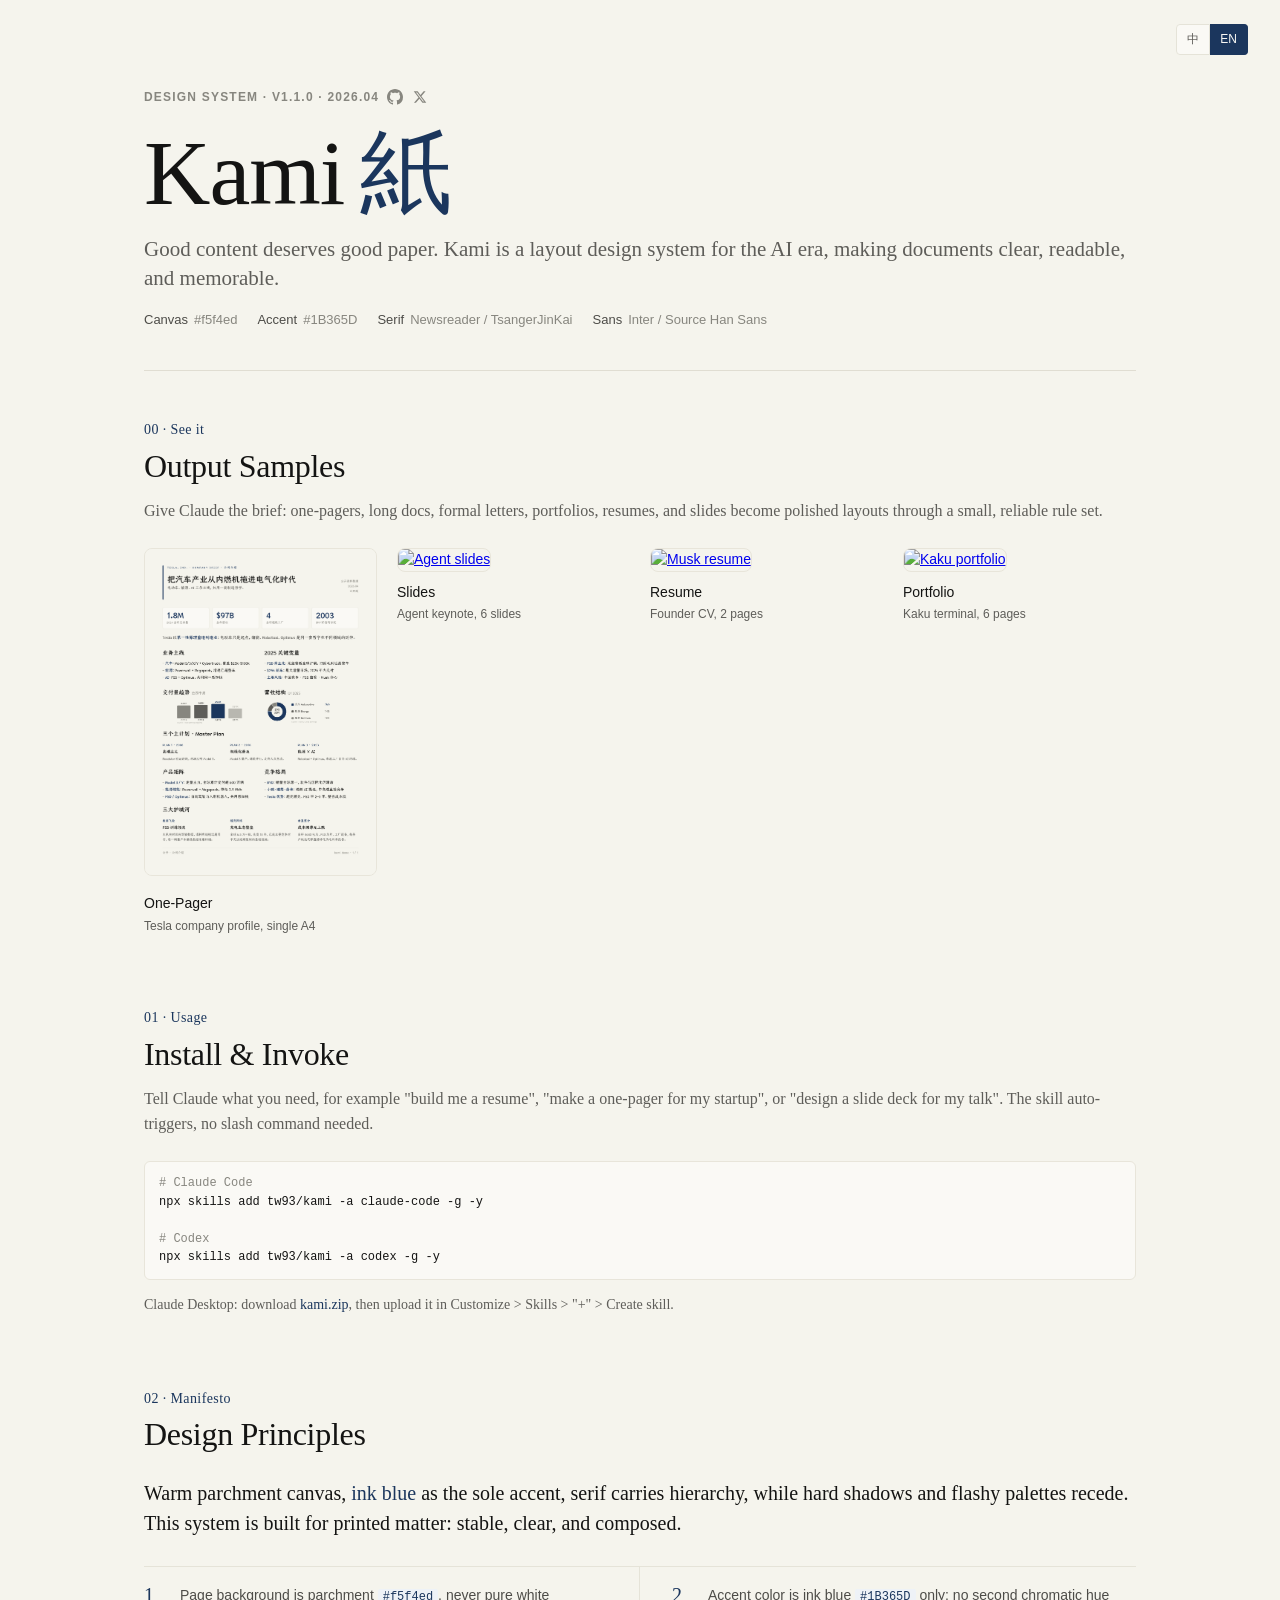
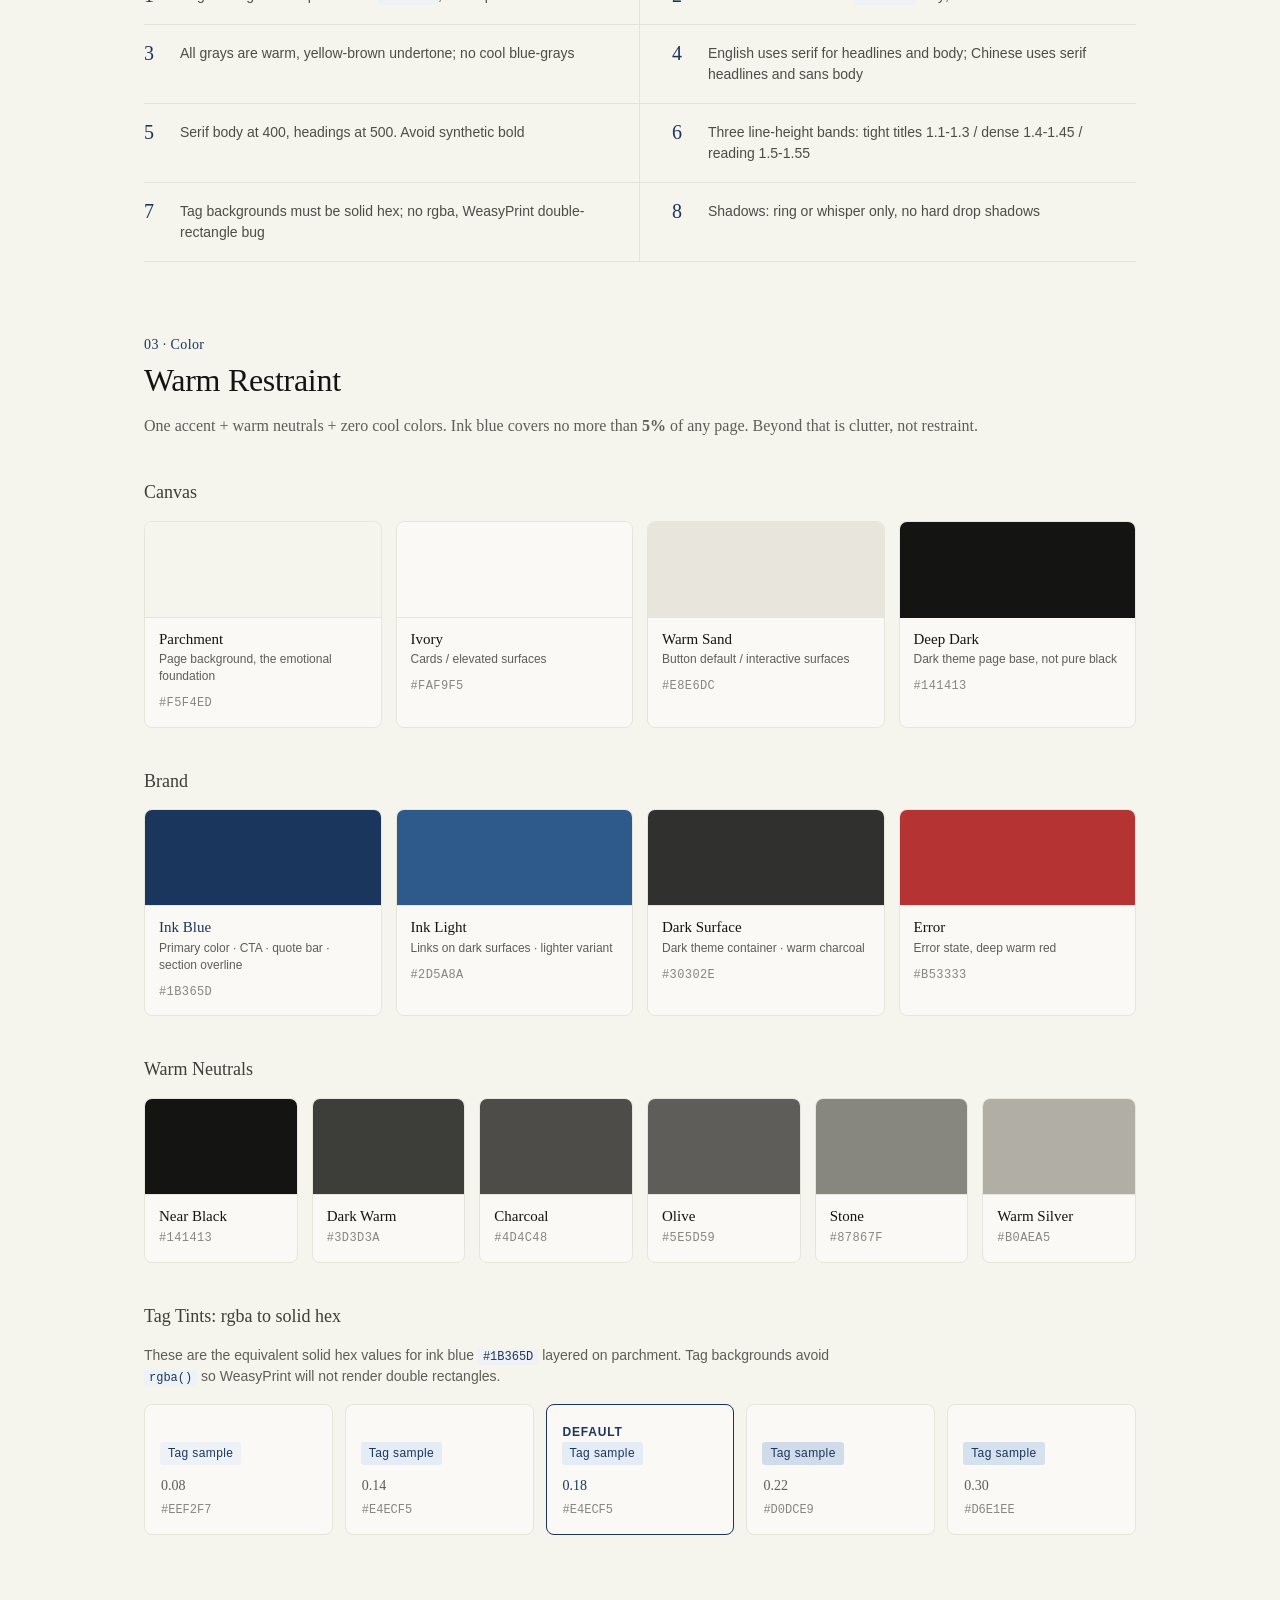
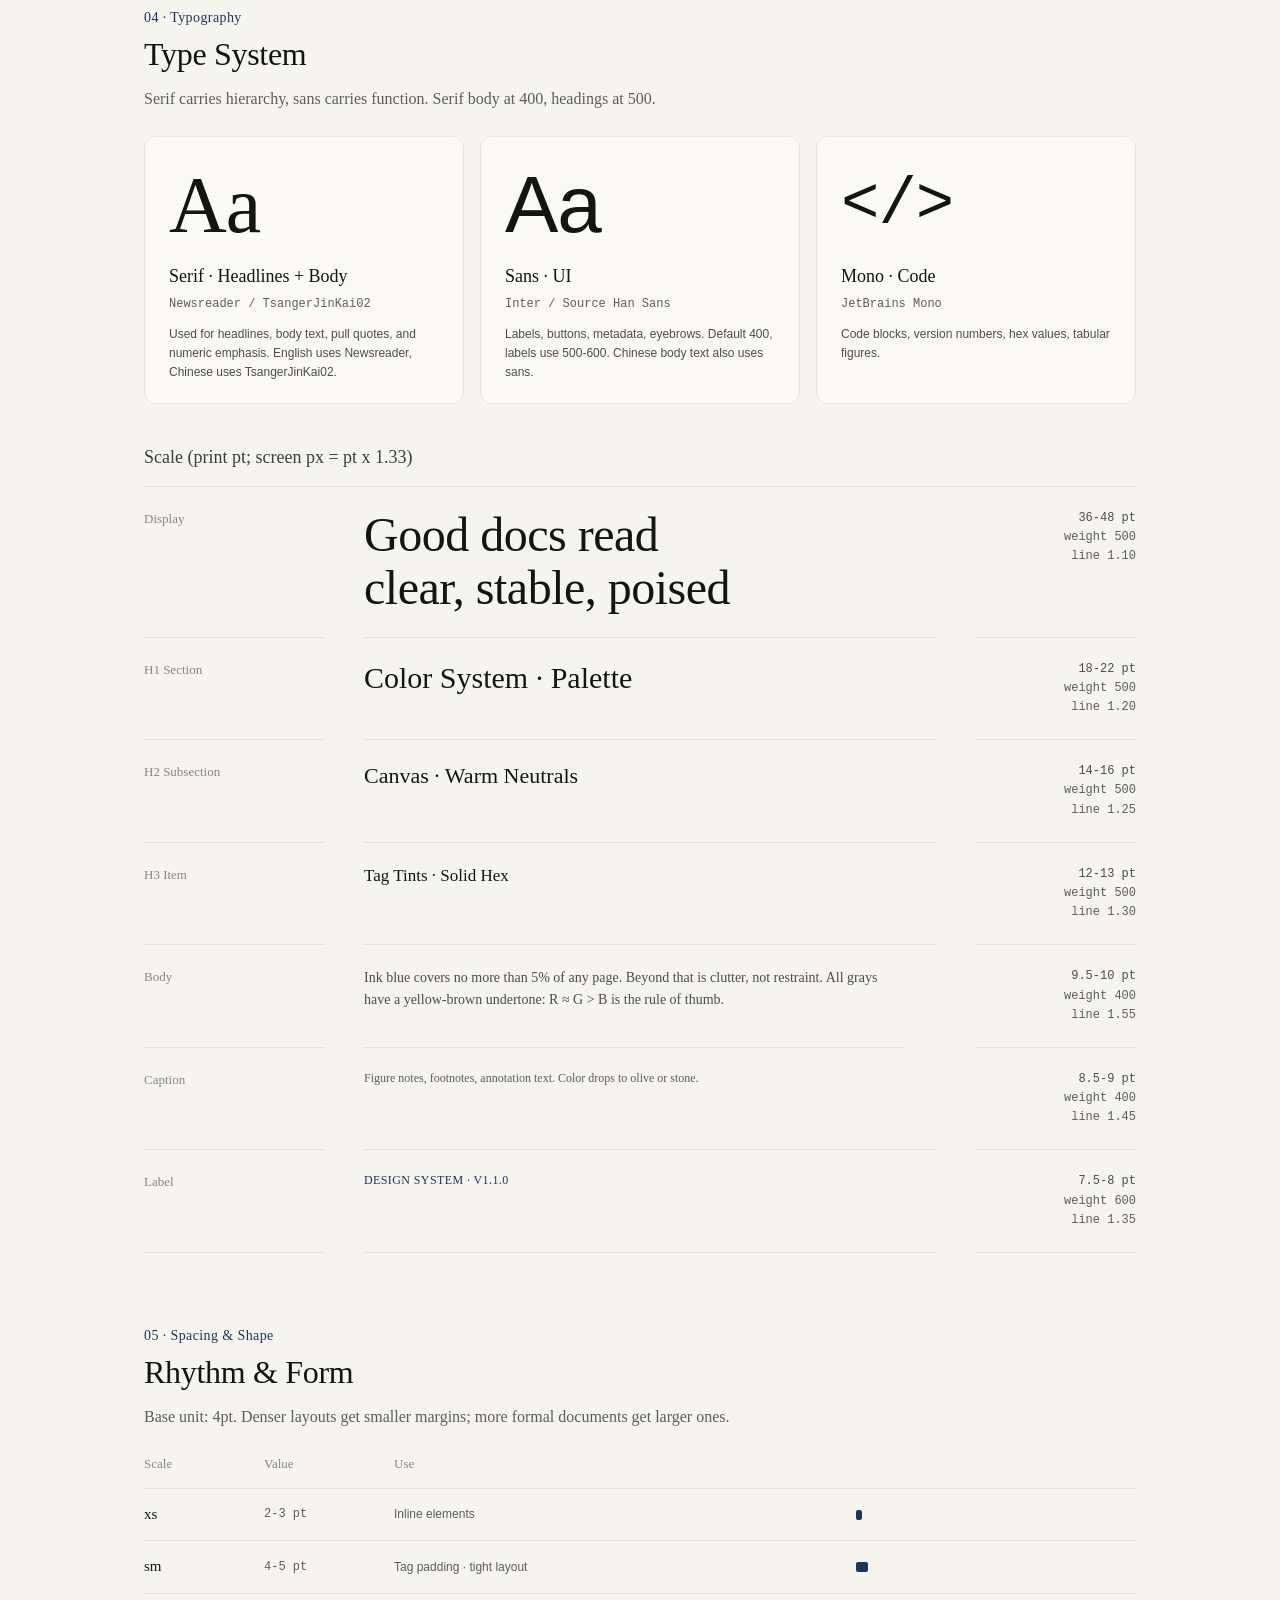
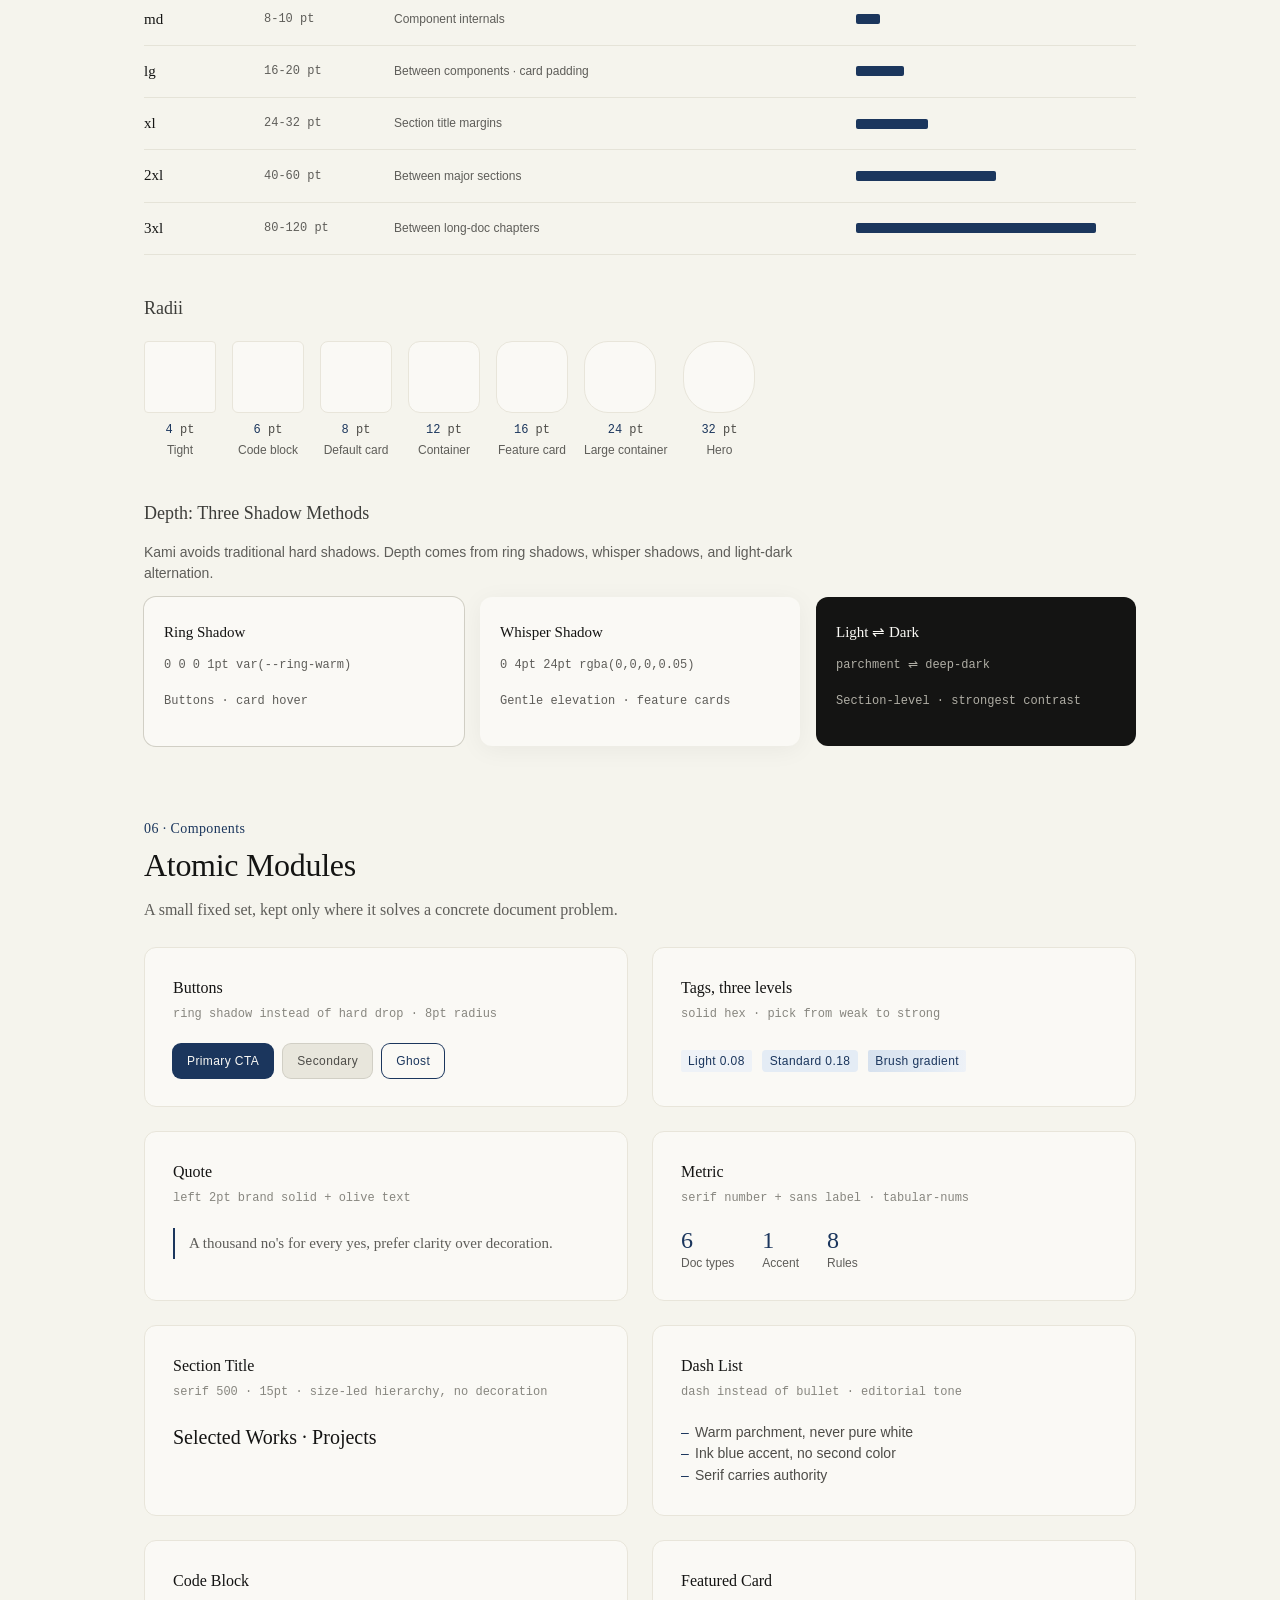
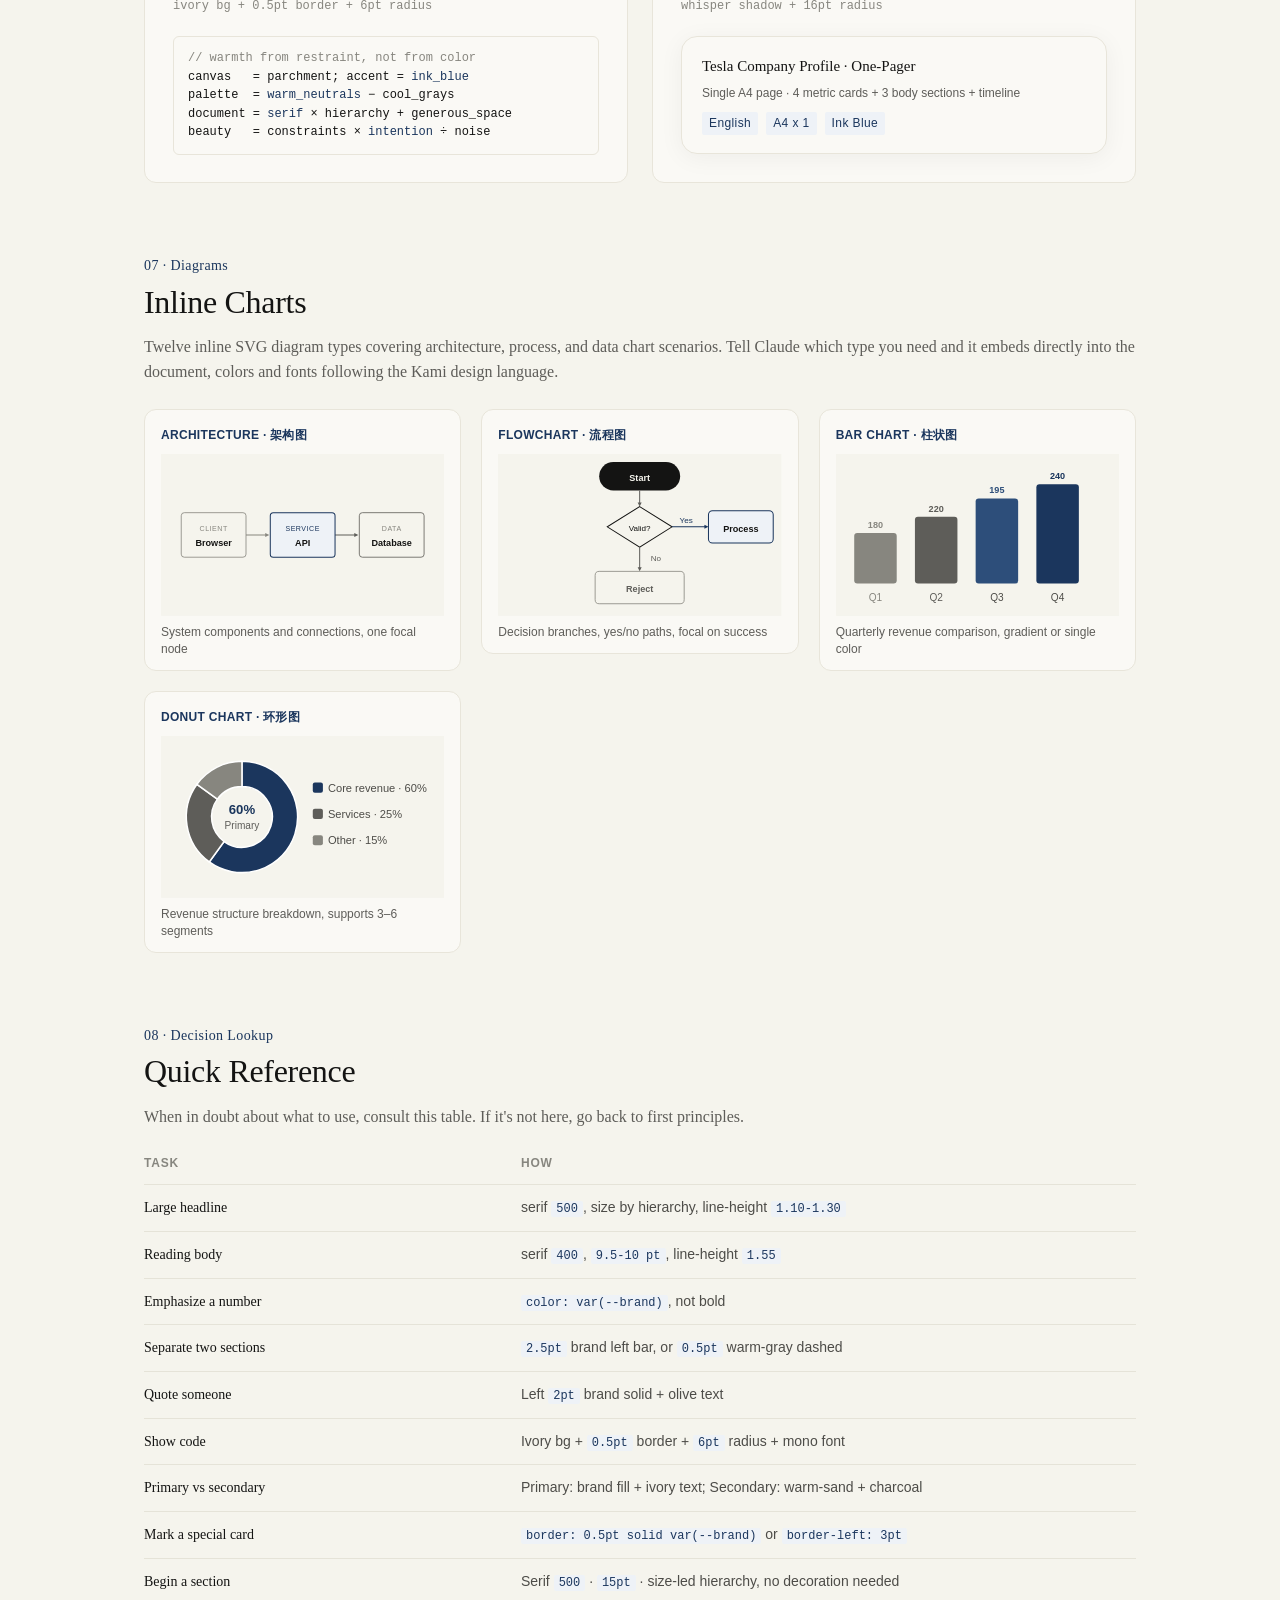
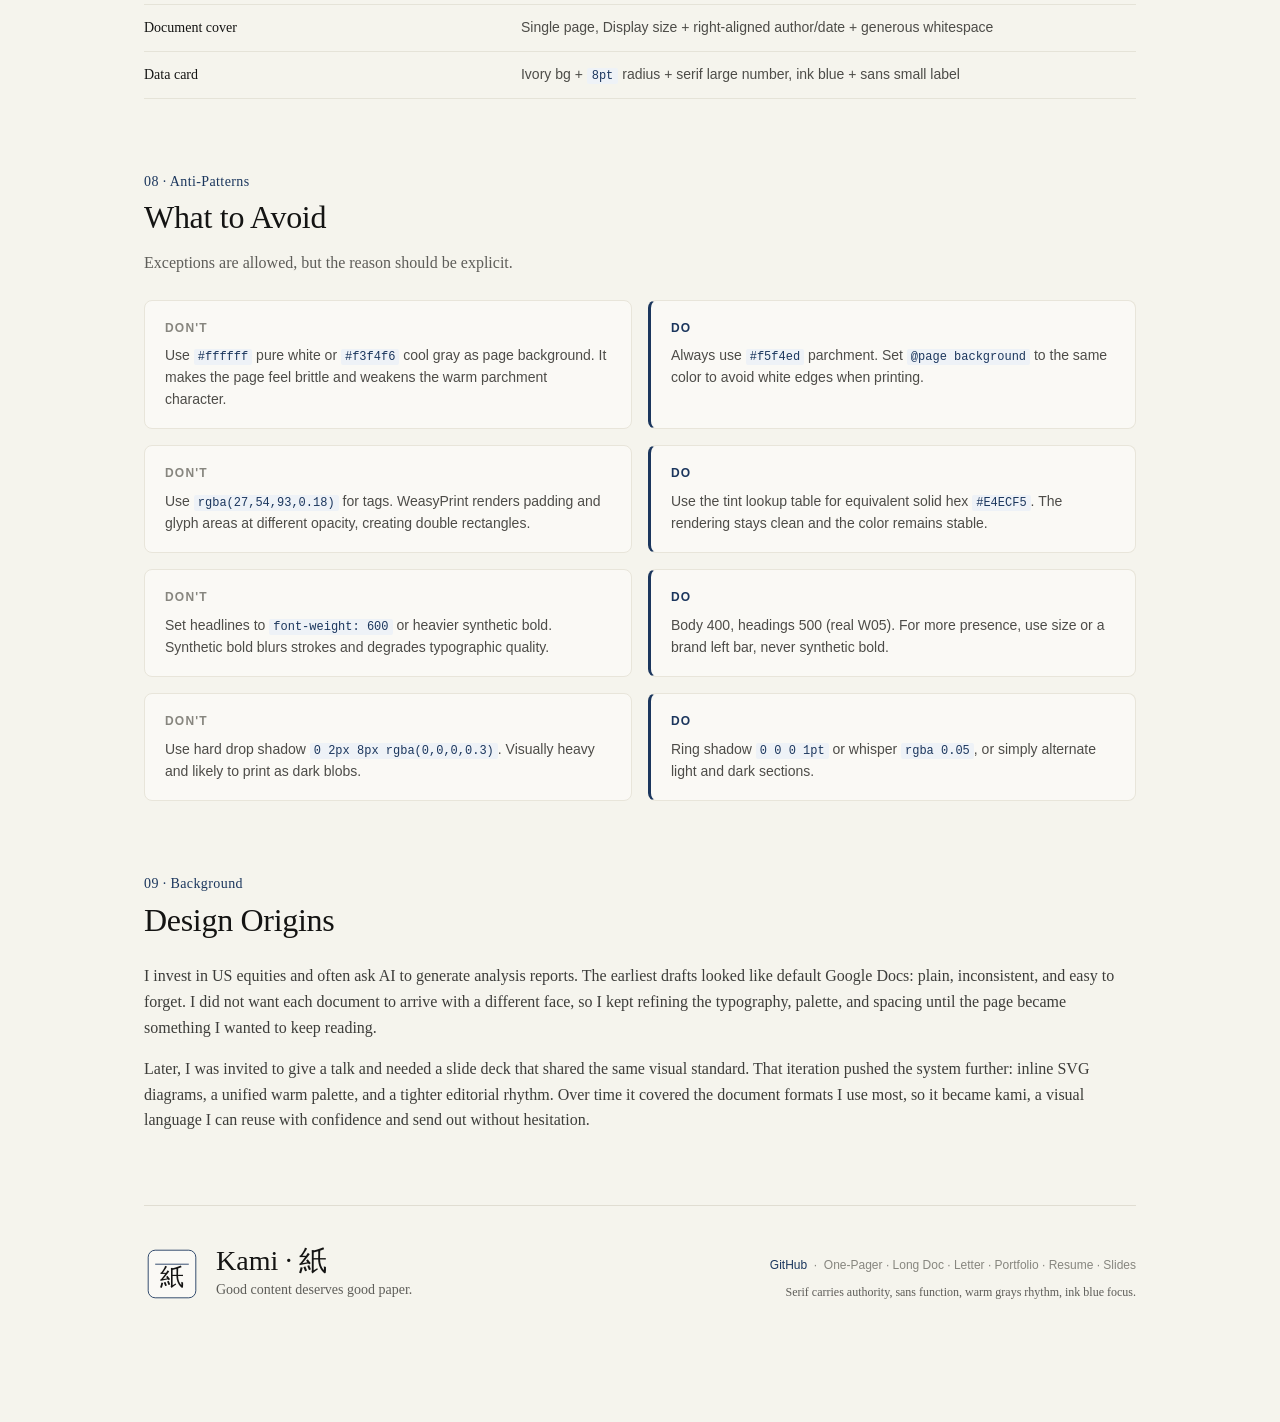
==== commit 474c4768: "Align CN/EN positioning copy and README wording" ====
--- a/index-en.html
+++ b/index-en.html
@@ -4,7 +4,7 @@
   <meta charset="utf-8">
   <title>Kami · Design System</title>
   <meta name="viewport" content="width=device-width, initial-scale=1">
-  <meta name="description" content="Kami - a warm parchment design system for professional documents, shaped by one accent color, serif-led hierarchy, and editorial whitespace.">
+  <meta name="description" content="Kami - a warm parchment design system for AI-assisted professional documents, shaped by one accent color, serif-led hierarchy, and editorial whitespace.">
   <link rel="icon" href="https://gw.alipayobjects.com/zos/k/vl/logo.svg" type="image/svg+xml">
   <link rel="stylesheet" href="./styles.css">
 </head>
@@ -30,7 +30,7 @@
       </span>
     </div>
     <h1>Kami<span class="cn">紙</span></h1>
-    <p class="tagline">Good content deserves good paper. Six formats share parchment, ink blue, and serif hierarchy.</p>
+    <p class="tagline">Good content deserves good paper. Kami is a layout design system for the AI era, making documents clear, readable, and memorable.</p>
     <div class="hero-tokens">
       <span><b>Canvas</b>#f5f4ed</span>
       <span><b>Accent</b>#1B365D</span>
@@ -44,7 +44,7 @@
     <div class="section-head">
       <p class="section-num">00 · See it</p>
       <h2 class="section-title">Output Samples</h2>
-      <p class="section-lede">Give Claude the brief: one-pagers, long docs, formal letters, portfolios, resumes, and slides become polished layouts.</p>
+      <p class="section-lede">Give Claude the brief: one-pagers, long docs, formal letters, portfolios, resumes, and slides become polished layouts through a small, reliable rule set.</p>
     </div>
     <div class="demo-grid">
       <div class="demo-card">
@@ -82,6 +82,7 @@
 
 <span class="c"># Codex</span>
 npx skills add tw93/kami -a codex -g -y</pre>
+    <p class="section-lede" style="font-size:14px;">Claude Desktop: download <a href="https://cdn.jsdelivr.net/gh/tw93/kami@main/dist/kami.zip" style="color:var(--brand); text-decoration:none; font-weight:500;">kami.zip</a>, then upload it in Customize &gt; Skills &gt; "+" &gt; Create skill.</p>
   </section>
 
   <!-- ============ 02 MANIFESTO ============ -->
@@ -352,62 +353,93 @@
     <div class="section-head">
       <p class="section-num">07 · Diagrams</p>
       <h2 class="section-title">Inline Charts</h2>
-      <p class="section-lede">Six inline SVG diagram types: architecture, flowchart, quadrant, bar chart, line chart, donut chart. Tell Claude which chart type you need and it embeds directly into the document, colors and fonts following the Kami design language.</p>
+      <p class="section-lede">Twelve inline SVG diagram types covering architecture, process, and data chart scenarios. Tell Claude which type you need and it embeds directly into the document, colors and fonts following the Kami design language.</p>
     </div>
     <div class="chart-showcase">
+      <!-- Architecture mini -->
+      <div class="chart-card">
+        <div class="chart-label">Architecture · 架构图</div>
+        <svg viewBox="0 0 280 160" xmlns="http://www.w3.org/2000/svg" style="font-family:'Inter','TsangerJinKai02',sans-serif">
+          <rect width="280" height="160" fill="#f5f4ed"/>
+          <!-- Browser → API -->
+          <path d="M 84,79.5 L 103,79.5 L 103,78 L 107,80 L 103,82 L 103,80.5 L 84,80.5 Z" fill="#87867f"/>
+          <!-- API → Database -->
+          <path d="M 172,79.5 L 191,79.5 L 191,78 L 195,80 L 191,82 L 191,80.5 L 172,80.5 Z" fill="#5e5d59"/>
+          <!-- Node: Client -->
+          <rect x="20" y="58" width="64" height="44" rx="3" fill="#f5f4ed" stroke="#87867f" stroke-width="0.8"/>
+          <text x="52" y="76" text-anchor="middle" font-size="7" letter-spacing="0.5" fill="#87867f">CLIENT</text>
+          <text x="52" y="91" text-anchor="middle" font-size="9" font-weight="600" fill="#141413">Browser</text>
+          <!-- Node: API (focal) -->
+          <rect x="108" y="58" width="64" height="44" rx="3" fill="#EEF2F7" stroke="#1B365D" stroke-width="1"/>
+          <text x="140" y="76" text-anchor="middle" font-size="7" letter-spacing="0.5" fill="#1B365D">SERVICE</text>
+          <text x="140" y="91" text-anchor="middle" font-size="9" font-weight="600" fill="#141413">API</text>
+          <!-- Node: Database -->
+          <rect x="196" y="58" width="64" height="44" rx="3" fill="#f5f4ed" stroke="#5e5d59" stroke-width="0.8"/>
+          <text x="228" y="76" text-anchor="middle" font-size="7" letter-spacing="0.5" fill="#87867f">DATA</text>
+          <text x="228" y="91" text-anchor="middle" font-size="9" font-weight="600" fill="#141413">Database</text>
+        </svg>
+        <p class="chart-caption">System components and connections, one focal node</p>
+      </div>
+      <!-- Flowchart mini -->
+      <div class="chart-card">
+        <div class="chart-label">Flowchart · 流程图</div>
+        <svg viewBox="0 0 280 160" xmlns="http://www.w3.org/2000/svg" style="font-family:'Inter','TsangerJinKai02',sans-serif">
+          <rect width="280" height="160" fill="#f5f4ed"/>
+          <rect x="100" y="8" width="80" height="28" rx="14" fill="#141413"/>
+          <text x="140" y="27" text-anchor="middle" font-size="9" font-weight="600" fill="#f5f4ed">Start</text>
+          <!-- Start → diamond -->
+          <path d="M 139.5,36 L 139.5,48 L 138,48 L 140,52 L 142,48 L 140.5,48 L 140.5,36 Z" fill="#5e5d59"/>
+          <polygon points="140,52 172,72 140,92 108,72" fill="#f5f4ed" stroke="#141413" stroke-width="1"/>
+          <text x="140" y="76" text-anchor="middle" font-size="8" fill="#141413">Valid?</text>
+          <!-- Yes right -->
+          <path d="M 172,71.5 L 204,71.5 L 204,70 L 208,72 L 204,74 L 204,72.5 L 172,72.5 Z" fill="#1B365D"/>
+          <text x="186" y="68" text-anchor="middle" font-size="8" fill="#1B365D">Yes</text>
+          <rect x="208" y="56" width="64" height="32" rx="4" fill="#EEF2F7" stroke="#1B365D" stroke-width="1"/>
+          <text x="240" y="77" text-anchor="middle" font-size="9" font-weight="600" fill="#141413">Process</text>
+          <!-- No down -->
+          <path d="M 139.5,92 L 139.5,112 L 138,112 L 140,116 L 142,112 L 140.5,112 L 140.5,92 Z" fill="#5e5d59"/>
+          <text x="151" y="106" font-size="8" fill="#5e5d59">No</text>
+          <rect x="96" y="116" width="88" height="32" rx="4" fill="#f5f4ed" stroke="#87867f" stroke-width="0.8"/>
+          <text x="140" y="136" text-anchor="middle" font-size="9" font-weight="600" fill="#5e5d59">Reject</text>
+        </svg>
+        <p class="chart-caption">Decision branches, yes/no paths, focal on success</p>
+      </div>
+      <!-- Bar chart (shifted left) -->
       <div class="chart-card">
         <div class="chart-label">Bar Chart · 柱状图</div>
-        <svg viewBox="0 0 280 160" xmlns="http://www.w3.org/2000/svg">
-          <line x1="28" y1="128" x2="260" y2="128" stroke="#e8e6dc" stroke-width="1"/>
-          <rect x="38" y="78" width="42" height="50" rx="3" fill="#87867f"/>
-          <rect x="98" y="62" width="42" height="66" rx="3" fill="#5e5d59"/>
-          <rect x="158" y="44" width="42" height="84" rx="3" fill="#2d4e7a"/>
-          <rect x="218" y="30" width="42" height="98" rx="3" fill="#1B365D"/>
-          <text x="59" y="145" text-anchor="middle" font-size="10" font-family="Inter,Arial,sans-serif" fill="#87867f">Q1</text>
-          <text x="119" y="145" text-anchor="middle" font-size="10" font-family="Inter,Arial,sans-serif" fill="#5e5d59">Q2</text>
-          <text x="179" y="145" text-anchor="middle" font-size="10" font-family="Inter,Arial,sans-serif" fill="#4d4c48">Q3</text>
-          <text x="239" y="145" text-anchor="middle" font-size="10" font-family="Inter,Arial,sans-serif" fill="#4d4c48">Q4</text>
-          <text x="59" y="73" text-anchor="middle" font-size="9" font-weight="600" font-family="Inter,Arial,sans-serif" fill="#87867f">180</text>
-          <text x="119" y="57" text-anchor="middle" font-size="9" font-weight="600" font-family="Inter,Arial,sans-serif" fill="#5e5d59">220</text>
-          <text x="179" y="39" text-anchor="middle" font-size="9" font-weight="600" font-family="Inter,Arial,sans-serif" fill="#2d4e7a">195</text>
-          <text x="239" y="25" text-anchor="middle" font-size="9" font-weight="600" font-family="Inter,Arial,sans-serif" fill="#1B365D">240</text>
+        <svg viewBox="0 0 280 160" xmlns="http://www.w3.org/2000/svg" style="font-family:'Inter','TsangerJinKai02',sans-serif">
+          <rect width="280" height="160" fill="#f5f4ed"/>
+          <rect x="18" y="78" width="42" height="50" rx="3" fill="#87867f"/>
+          <rect x="78" y="62" width="42" height="66" rx="3" fill="#5e5d59"/>
+          <rect x="138" y="44" width="42" height="84" rx="3" fill="#2d4e7a"/>
+          <rect x="198" y="30" width="42" height="98" rx="3" fill="#1B365D"/>
+          <text x="39" y="145" text-anchor="middle" font-size="10" fill="#87867f">Q1</text>
+          <text x="99" y="145" text-anchor="middle" font-size="10" fill="#5e5d59">Q2</text>
+          <text x="159" y="145" text-anchor="middle" font-size="10" fill="#4d4c48">Q3</text>
+          <text x="219" y="145" text-anchor="middle" font-size="10" fill="#4d4c48">Q4</text>
+          <text x="39" y="73" text-anchor="middle" font-size="9" font-weight="600" fill="#87867f">180</text>
+          <text x="99" y="57" text-anchor="middle" font-size="9" font-weight="600" fill="#5e5d59">220</text>
+          <text x="159" y="39" text-anchor="middle" font-size="9" font-weight="600" fill="#2d4e7a">195</text>
+          <text x="219" y="25" text-anchor="middle" font-size="9" font-weight="600" fill="#1B365D">240</text>
         </svg>
         <p class="chart-caption">Quarterly revenue comparison, gradient or single color</p>
       </div>
-      <div class="chart-card">
-        <div class="chart-label">Line Chart · 折线图</div>
-        <svg viewBox="0 0 280 160" xmlns="http://www.w3.org/2000/svg">
-          <line x1="28" y1="128" x2="260" y2="128" stroke="#e8e6dc" stroke-width="1"/>
-          <line x1="28" y1="88" x2="260" y2="88" stroke="#e8e6dc" stroke-width="0.5" stroke-dasharray="3,3"/>
-          <line x1="28" y1="48" x2="260" y2="48" stroke="#e8e6dc" stroke-width="0.5" stroke-dasharray="3,3"/>
-          <polyline points="44,118 96,100 148,78 200,54 252,32" fill="none" stroke="#1B365D" stroke-width="2" stroke-linejoin="round"/>
-          <circle cx="44" cy="118" r="4" fill="#1B365D"/>
-          <circle cx="96" cy="100" r="4" fill="#1B365D"/>
-          <circle cx="148" cy="78" r="4" fill="#1B365D"/>
-          <circle cx="200" cy="54" r="4" fill="#1B365D"/>
-          <circle cx="252" cy="32" r="4" fill="#1B365D"/>
-          <text x="44" y="145" text-anchor="middle" font-size="10" font-family="Inter,Arial,sans-serif" fill="#87867f">2020</text>
-          <text x="96" y="145" text-anchor="middle" font-size="10" font-family="Inter,Arial,sans-serif" fill="#87867f">2021</text>
-          <text x="148" y="145" text-anchor="middle" font-size="10" font-family="Inter,Arial,sans-serif" fill="#4d4c48">2022</text>
-          <text x="200" y="145" text-anchor="middle" font-size="10" font-family="Inter,Arial,sans-serif" fill="#4d4c48">2023</text>
-          <text x="252" y="145" text-anchor="middle" font-size="10" font-family="Inter,Arial,sans-serif" fill="#4d4c48">2024</text>
-        </svg>
-        <p class="chart-caption">Trend line chart, supports multiple data series</p>
-      </div>
+      <!-- Donut chart -->
       <div class="chart-card">
         <div class="chart-label">Donut Chart · 环形图</div>
-        <svg viewBox="0 0 280 160" xmlns="http://www.w3.org/2000/svg">
+        <svg viewBox="0 0 280 160" xmlns="http://www.w3.org/2000/svg" style="font-family:'Inter','TsangerJinKai02',sans-serif">
+          <rect width="280" height="160" fill="#f5f4ed"/>
           <path d="M 80,25 A 55,55 0 1,1 47.7,124.5 L 62.4,104.3 A 30,30 0 1,0 80,50 Z" fill="#1B365D" stroke="white" stroke-width="1.5"/>
           <path d="M 47.7,124.5 A 55,55 0 0,1 35.5,47.7 L 55.7,62.4 A 30,30 0 0,0 62.4,104.3 Z" fill="#5e5d59" stroke="white" stroke-width="1.5"/>
           <path d="M 35.5,47.7 A 55,55 0 0,1 80,25 L 80,50 A 30,30 0 0,0 55.7,62.4 Z" fill="#87867f" stroke="white" stroke-width="1.5"/>
-          <text x="80" y="77" text-anchor="middle" font-size="18" font-weight="600" font-family="Inter,Arial,sans-serif" fill="#1B365D">60%</text>
-          <text x="80" y="92" text-anchor="middle" font-size="10" font-family="Inter,Arial,sans-serif" fill="#5e5d59">Primary</text>
+          <text x="80" y="77" text-anchor="middle" font-size="13" font-weight="600" fill="#1B365D">60%</text>
+          <text x="80" y="92" text-anchor="middle" font-size="10" fill="#5e5d59">Primary</text>
           <rect x="150" y="46" width="10" height="10" rx="2" fill="#1B365D"/>
-          <text x="165" y="55" font-size="11" font-family="Inter,Arial,sans-serif" fill="#4d4c48">Core revenue · 60%</text>
+          <text x="165" y="55" font-size="11" fill="#4d4c48">Core revenue · 60%</text>
           <rect x="150" y="72" width="10" height="10" rx="2" fill="#5e5d59"/>
-          <text x="165" y="81" font-size="11" font-family="Inter,Arial,sans-serif" fill="#4d4c48">Services · 25%</text>
+          <text x="165" y="81" font-size="11" fill="#4d4c48">Services · 25%</text>
           <rect x="150" y="98" width="10" height="10" rx="2" fill="#87867f"/>
-          <text x="165" y="107" font-size="11" font-family="Inter,Arial,sans-serif" fill="#4d4c48">Other · 15%</text>
+          <text x="165" y="107" font-size="11" fill="#4d4c48">Other · 15%</text>
         </svg>
         <p class="chart-caption">Revenue structure breakdown, supports 3–6 segments</p>
       </div>
